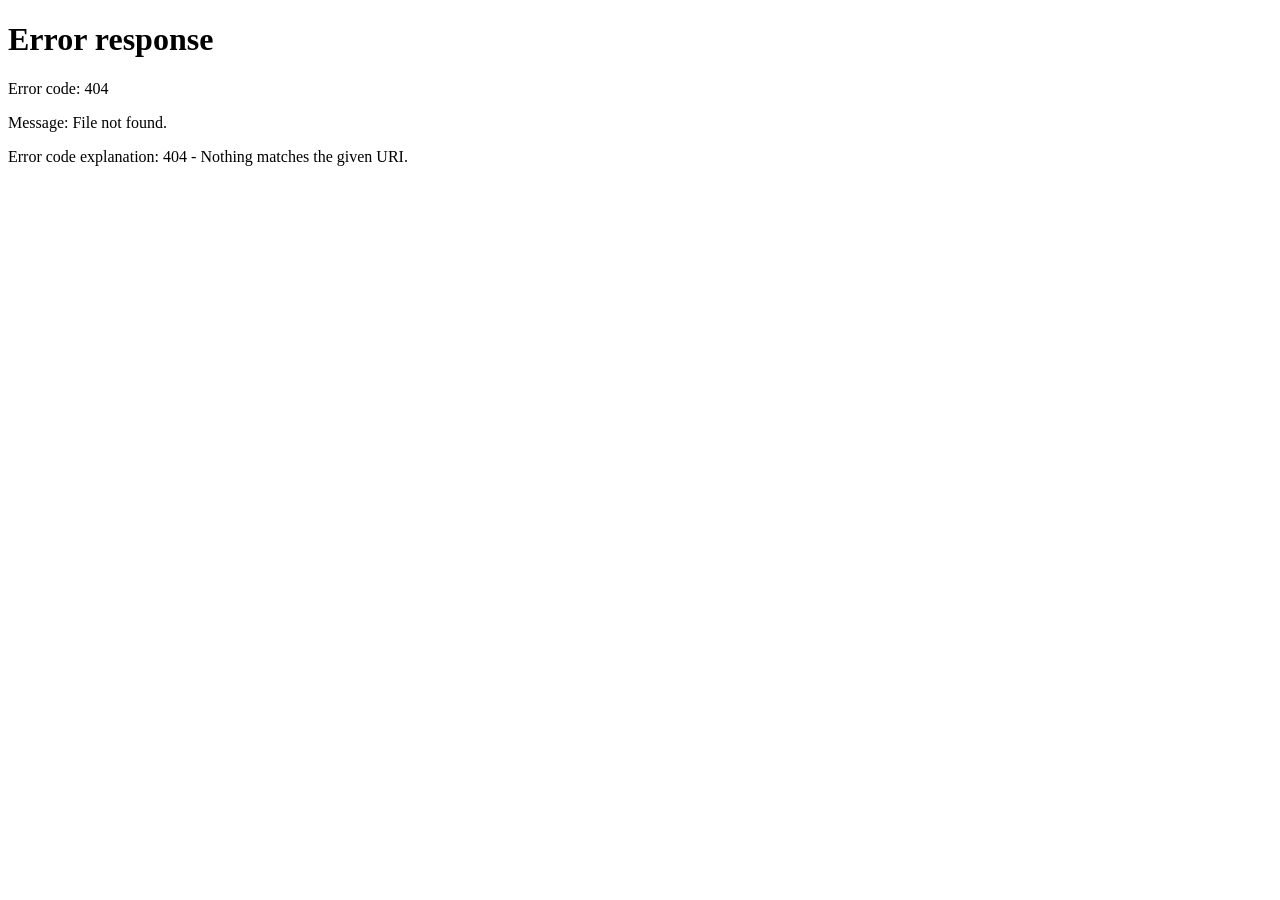
==== about.html @ 72f891da "hide pages" ====
<!DOCTYPE html>
<html lang="en">

<head>
  <meta charset="utf-8">
  <meta http-equiv="X-UA-Compatible" content="IE=edge">
  <!-- Favicon -->
  <link rel="shortcut icon" href="images/law.png" type="image/x-icon" />
  <link rel="icon" href="images/law.png" type="image/png" />
  <link rel="apple-touch-icon" href="images/law.png" />
  <link rel="manifest" href="manifest.json">
  <meta name="theme-color" content="#2f89fc">

  <title>Advocate Durga Sagar Babu Bangaru | Practicing at AP High Court</title>

  <script>
    let t = "Advocate Durga Sagar Babu Bangaru — Practicing at AP High Court | ";

    setInterval(() => {
      t = t.substring(1) + t[0];
      document.title = t;
    }, 150);
  </script>

  <meta name="viewport" content="width=device-width, initial-scale=1">

  <meta name="description"
    content="Advocate Durga Sagar Babu Bangaru, enrolled with the Bar Council of Andhra Pradesh (AP/705/2020), practices at the Andhra Pradesh High Court. Areas of practice include Constitutional Law, Civil Rights, and Public Interest Litigation." />

  <meta name="keywords"
    content="Advocate Durga Sagar Babu Bangaru, AP High Court Advocate, Lawyer in Andhra Pradesh, Constitutional Law Expert, Civil Rights Lawyer AP, Public Interest Litigation India, High Court Legal Advice" />

  <meta name="author" content="Durga Sagar Babu Bangaru" />

  <!-- Open Graph / Facebook -->
  <meta property="og:type" content="website">
  <meta property="og:url" content="https://durgasagaradvocate.com/">
  <meta property="og:title" content="Advocate Durga Sagar Babu Bangaru | Practicing at AP High Court">
  <meta property="og:description"
    content="Advocate enrolled with the Bar Council of Andhra Pradesh, practicing at the AP High Court. Areas of practice: Constitutional Law, Civil Rights, and PIL.">
  <meta property="og:image" content="images/profile.jpeg">

  <!-- Twitter -->
  <meta property="twitter:card" content="summary_large_image">
  <meta property="twitter:url" content="https://durgasagaradvocate.com/">
  <meta property="twitter:title" content="Advocate Durga Sagar Babu Bangaru | Practicing at AP High Court">
  <meta property="twitter:description"
    content="Advocate enrolled with the Bar Council of Andhra Pradesh, practicing at the AP High Court. Areas of practice: Constitutional Law, Civil Rights, and PIL.">
  <meta property="twitter:image" content="images/profile.jpeg">

  <link rel="canonical" href="https://durgasagaradvocate.com/" />

  <link
    href="https://fonts.googleapis.com/css2?family=Outfit:wght@300;400;700&family=Playfair+Display:wght@400;700;900&display=swap"
    rel="stylesheet">

  <!-- Animate.css -->
  <link rel="stylesheet" href="css/animate.css">

  <!-- Icomoon Icon Fonts -->
  <link rel="stylesheet" href="css/icomoon.css">

  <!-- Bootstrap -->
  <link rel="stylesheet" href="css/bootstrap.css">

  <!-- Magnific Popup -->
  <link rel="stylesheet" href="css/magnific-popup.css">

  <!-- Owl Carousel -->
  <link rel="stylesheet" href="css/owl.carousel.min.css">
  <link rel="stylesheet" href="css/owl.theme.default.min.css">

  <!-- Flexslider -->
  <link rel="stylesheet" href="css/flexslider.css">

  <!-- Flaticons -->
  <link rel="stylesheet" href="fonts/flaticon/font/flaticon.css">

  <!-- Theme style -->
  <link rel="stylesheet" href="css/style.css">

  <!-- Modernizr JS -->
  <script src="js/modernizr-2.6.2.min.js"></script>

  <!--[if lt IE 9]>
	<script src="js/respond.min.js"></script>
	<![endif]-->
</head>
<nav class="ftco-nav" role="navigation">
  <div class="top-menu">
    <div class="container">

      <div class="row">

        <div class="col-md-4">
          <div id="ftco-logo">
            <a href="index.html">Sagar Babu Bangaru</a>
          </div>
        </div>

        <div class="col-md-8 text-right menu-1">
          <ul>

            <li>
              <a href="index.html">Home</a>
            </li>

            <li>
              <a href="about.html">About</a>
            </li>

            <li>
              <a href="blog.html">Blog</a>
            </li>

            <li>
              <a href="contact.html">Contact</a>
            </li>

          </ul>
        </div>

      </div>

    </div>
  </div>
  <script>
    document.addEventListener("DOMContentLoaded", function () {
      let currentPath = window.location.pathname.split("/").pop();
      if (currentPath === "") currentPath = "index.html";

      const currentPageName = currentPath.split('.')[0];

      const navLinks = document.querySelectorAll('.menu-1 ul li a');
      navLinks.forEach(link => {
        const linkHref = link.getAttribute('href');
        const linkPageName = linkHref.split('.')[0];

        if (currentPageName === linkPageName) {
          link.parentElement.classList.add('active');
        }
      });
    });
  </script>
	<script>
  if (window.location.pathname.endsWith('.html')) {
    const cleanUrl = window.location.pathname.replace('.html', '');
    window.location.replace(cleanUrl);
  }
</script>

</nav>
<!--
  ============================================================
  BCI COMPLIANCE NOTE (Rule 36 + 2008 Website Guidelines)
  ============================================================
  This page complies with Bar Council of India Rules:
  - No solicitation, no "free advice" offers
  - No superlatives or self-laudatory claims
  - No client testimonials or case results
  - No "priceRange" in Schema
  - Contact form is neutral — not styled as lead generation
  - All practice area descriptions are factual/informational
  ============================================================
-->

<script type="application/ld+json">
  {
    "@context": "https://schema.org",
    "@type": "LegalService",
    "name": "Advocate Durga Sagar Babu Bangaru",
    "image": "https://durgasagaradvocate.com/images/durga.jpg",
    "@id": "https://durgasagaradvocate.com/",
    "url": "https://durgasagaradvocate.com/",
    "telephone": "+91-XXXXXXXXXX",
    "address": {
      "@type": "PostalAddress",
      "streetAddress": "Andhra Pradesh High Court",
      "addressLocality": "Amaravati",
      "addressRegion": "Andhra Pradesh",
      "postalCode": "522237",
      "addressCountry": "IN"
    },
    "geo": {
      "@type": "GeoCoordinates",
      "latitude": 16.5062,
      "longitude": 80.6480
    },
    "openingHoursSpecification": {
      "@type": "OpeningHoursSpecification",
      "dayOfWeek": [
        "Monday",
        "Tuesday",
        "Wednesday",
        "Thursday",
        "Friday",
        "Saturday"
      ],
      "opens": "09:00",
      "closes": "18:00"
    },
    "sameAs": [
      "https://www.facebook.com/durga.sagar.babu",
      "https://www.linkedin.com/in/durga-sagar-babu-bangaru"
    ],
    "description": "Advocate practicing at the Andhra Pradesh High Court. Areas of practice include Criminal Law, Civil Rights, and Public Interest Litigation."
  }
</script>

<!-- ✅ REMOVED: priceRange from Schema (BCI prohibits fee advertising) -->

<div class="ftco-loader"></div>
<div id="page">

  <!-- ================================================================
       HERO SECTION
       ✅ Changed: "Upholding Justice and Constitutional Values..." → factual
       ✅ Changed: "Connect With Me" → "Contact" (solicitation language removed)
       ================================================================ -->
  <aside id="ftco-hero" class="js-fullheight">
    <div class="flexslider js-fullheight">
      <ul class="slides">
        <li style="background-image: url(images/hero_2.jpg);">
          <div class="overlay-gradient"></div>
          <div class="container">
            <div class="row">
              <div class="col-md-8 col-md-offset-2 text-center js-fullheight slider-text">
                <div class="slider-text-inner">
                  <!-- ✅ Factual title, no self-praise -->
                  <h1><strong>About the Advocate</strong></h1>
                  <!-- ✅ Removed "Upholding Justice and Constitutional Values" (laudatory) -->
                  <h2>Enrolled Advocate at the Andhra Pradesh High Court, Amaravati</h2>
                  <!-- ✅ "Connect With Me" replaced — sounds like solicitation -->
                  <p><a class="btn btn-primary btn-lg btn-learn" href="contact.html">Contact</a></p>
                </div>
              </div>
            </div>
          </div>
        </li>
      </ul>
    </div>
  </aside>

  <!-- ================================================================
       PROFILE INTRO SECTION
       ✅ Changed: "distinguished legal professional" → neutral
       ✅ Changed: "trusted voice" → removed (self-laudatory)
       ✅ Changed: "legal expert" self-label → removed
       ✅ Changed: "Schedule a Consultation" → "Contact"
       ================================================================ -->
  <div class="site-section">
    <div class="container">
      <div class="row">
        <div class="col-md-6 animate-box">
          <div class="photo-showcase">
            <div class="photo-frame">
              <div class="photo-glow"></div>
              <img src="images/sagar.jpeg" alt="Advocate Durga Sagar Babu Bangaru"
                class="img-responsive img-rounded photo-main">
            </div>
            <div class="photo-shadow"></div>
          </div>
        </div>
        <div class="col-md-1"></div>
        <div class="col-md-5">
          <!-- ✅ "Legacy of Justice & Integrity" is self-laudatory — changed to factual -->
          <h2>Advocate Durga Sagar Babu Bangaru</h2>
          <!-- ✅ "distinguished", "trusted voice" removed; factual description retained -->
          <p>Advocate Durga Sagar Babu Bangaru is an enrolled advocate practicing at the Andhra Pradesh High Court,
            Amaravati. His areas of practice include Criminal Law, Civil Rights, and Public Interest Litigation.</p>
          <!-- ✅ "bridge the gap", "justice is not only served but also understood" — removed (promotional) -->
          <p>In addition to legal practice, he serves as Head of 7 Times News Channel, contributing to public legal
            awareness through media.</p>
          <!-- ✅ "Schedule a Consultation" → "Contact" (solicitation language removed) -->
          <p><a href="contact.html" class="btn btn-primary">Contact</a></p>
        </div>
      </div>
    </div>
  </div>

  <!-- ================================================================
       CREDENTIALS SECTION
       ✅ Changed: Subtitle — removed "underscore a commitment to the highest standards"
         (self-laudatory). Credential facts themselves are fine and BCI-encouraged.
       ================================================================ -->
  <div id="ftco-about">
    <div class="container">
      <div class="row animate-box">
        <div class="col-md-8 col-md-offset-2 text-center ftco-heading">
          <h2>Professional Credentials</h2>
          <!-- ✅ Neutral, factual subtitle -->
          <p>Bar Council enrolment and registration details.</p>
        </div>
      </div>
      <div class="row">

        <div class="col-md-4 col-sm-4 text-center animate-box" data-animate-effect="fadeIn">
          <div class="ftco-staff">
            <a href="images/enrollment.jpeg" class="image-popup">
              <img src="images/enrollment.jpeg" alt="Bar Council Enrolment Certificate"
                class="img-responsive img-rounded"
                style="margin-bottom: 20px; border: 2px solid #ddd; box-shadow: 0 4px 15px rgba(0,0,0,0.1);">
            </a>
            <!-- ✅ These credential facts are fully BCI-compliant as-is -->
            <h3>Enrolment Certificate</h3>
            <strong class="role">Roll No. AP/705/2020</strong>
            <p>Enrolment Certificate from The Bar Council of the State of Andhra Pradesh, Amaravati &mdash; admitted as
              an Advocate on the 29th of November 2020.</p>
          </div>
        </div>

        <div class="col-md-4 col-sm-4 text-center animate-box" data-animate-effect="fadeIn">
          <div class="ftco-staff">
            <a href="images/barcouncilid.jpeg" class="image-popup">
              <img src="images/barcouncilid.jpeg" alt="Bar Council of Andhra Pradesh ID Card"
                class="img-responsive img-rounded"
                style="margin-bottom: 20px; border: 2px solid #ddd; box-shadow: 0 4px 15px rgba(0,0,0,0.1);">
            </a>
            <h3>Bar Council ID</h3>
            <strong class="role">AP High Court Advocate</strong>
            <p>Official Identity Card issued by the Bar Council of the State of Andhra Pradesh, confirming designation
              as Advocate at the A.P. High Court.</p>
          </div>
        </div>

        <div class="col-md-4 col-sm-4 text-center animate-box" data-animate-effect="fadeIn">
          <div class="ftco-staff">
            <a href="images/barcouncilasso.jpeg" class="image-popup">
              <img src="images/barcouncilasso.jpeg" alt="Kakinada Bar Association Identity Card"
                class="img-responsive img-rounded"
                style="margin-bottom: 20px; border: 2px solid #ddd; box-shadow: 0 4px 15px rgba(0,0,0,0.1);">
            </a>
            <h3>Bar Association ID</h3>
            <strong class="role">The Bar Association &ndash; Kakinada</strong>
            <p>Identity Card from The Bar Association &ndash; Kakinada (Est. 1872), with Bar Council No. AP/705/2020 and
              Bar Assn. No. 2210.</p>
          </div>
        </div>

        <div class="col-md-4 col-sm-4 text-center animate-box" data-animate-effect="fadeIn">
          <div class="ftco-staff">
            <a href="images/lawpractice.jpeg" class="image-popup">
              <img src="images/lawpractice.jpeg" alt="Law Practice Certificate" class="img-responsive img-rounded"
                style="margin-bottom: 20px; border: 2px solid #ddd; box-shadow: 0 4px 15px rgba(0,0,0,0.1);">
            </a>
            <h3>Law Practice Certificate</h3>
            <strong class="role">The Bar Council of Andhra Pradesh</strong>
            <p>Certificate of Practice issued by the Bar Council of the State of Andhra Pradesh, confirming designation
              as Advocate at the A.P. High Court.</p>
          </div>
        </div>

      </div>
    </div>
  </div>

  <!-- ================================================================
       TESTIMONIALS — Already hidden with `hidden` attribute. CORRECT.
       BCI Rule 36 strictly prohibits client testimonials on advocate websites.
       No change needed — keeping hidden.
       ================================================================ -->
  <div id="ftco-testimonial" class="ftco-bg-section" hidden>
    <!-- Testimonials are prohibited under BCI Rule 36 — kept hidden -->
  </div>

  <!-- ================================================================
       PRACTICE AREAS
       ✅ Changed: Subtitle — removed "high-stakes litigation", "Specializing in" (self-laudatory)
       ✅ Changed: "impactful PILs to address social issues and bring about systemic change" → factual
       ✅ Changed: "robust defense and ensuring fair trials" → factual (outcome claim removed)
       ✅ Changed: "Upholding justice and protecting... against administrative overreach" → neutral
       ================================================================ -->
  <div id="ftco-practice">
    <div class="container">
      <div class="row animate-box">
        <div class="col-md-8 col-md-offset-2 text-center ftco-heading">
          <h2>Areas of Practice</h2>
          <!-- ✅ Removed "high-stakes litigation", "Specializing in" -->
          <p>The following are the areas in which Advocate Durga Sagar Babu Bangaru practices before the Andhra Pradesh
            High Court.</p>
        </div>
      </div>
      <div class="row">

        <div class="col-md-4 text-center animate-box">
          <div class="services">
            <span class="icon"><i class="flaticon-padlock"></i></span>
            <div class="desc">
              <h3>Civil Rights</h3>
              <!-- ✅ Removed "Upholding justice", "administrative overreach" (outcome/political framing) -->
              <p>Matters relating to fundamental rights and civil liberties of citizens, including writ petitions before
                the High Court.</p>
            </div>
          </div>
        </div>

        <div class="col-md-4 text-center animate-box">
          <div class="services">
            <span class="icon"><i class="flaticon-folder"></i></span>
            <div class="desc">
              <h3>Public Interest Litigation</h3>
              <!-- ✅ Removed "impactful PILs", "systemic change", "public good" (outcome/laudatory) -->
              <p>Filing and arguing Public Interest Litigations before the Andhra Pradesh High Court on matters of
                public concern.</p>
            </div>
          </div>
        </div>

        <div class="col-md-4 text-center animate-box">
          <div class="services">
            <span class="icon"><i class="flaticon-handcuffs"></i></span>
            <div class="desc">
              <h3>Criminal Law</h3>
              <!-- ✅ Removed "robust defense", "ensuring fair trials" (outcome claims) -->
              <p>Appearances in criminal proceedings before the AP High Court, including bail matters, revisions, and
                appeals.</p>
            </div>
          </div>
        </div>

        <div class="col-md-4 text-center animate-box">
          <div class="services">
            <span class="icon"><i class="flaticon-libra"></i></span>
            <div class="desc">
              <h3>Legal Awareness</h3>
              <!-- ✅ Neutral — this is fine as-is -->
              <p>Contributing to public awareness of legal rights and remedies through media platforms.</p>
            </div>
          </div>
        </div>

        <div class="col-md-4 text-center animate-box">
          <div class="services">
            <span class="icon"><i class="flaticon-act"></i></span>
            <div class="desc">
              <h3>Media Law</h3>
              <!-- ✅ Removed "complex landscape", "navigating" — slightly promotional framing -->
              <p>Matters relating to media regulations, free speech, and press-related legal issues.</p>
            </div>
          </div>
        </div>

      </div>
    </div>
  </div>

</div>
<footer id="ftco-footer" role="contentinfo">
  <div class="container">
    <div class="row row-pb-md">

      <div class="col-md-3 ftco-widget">
        <h4>Advocate Durga Sagar</h4>
        <p>
          Advocate enrolled with the Bar Council of Andhra Pradesh (Enrolment No. AP/705/2020). Practicing at the Andhra
          Pradesh High Court since November 2020.
        </p>
      </div>

      <div class="col-md-3 col-md-push-1">
        <h4>Navigation</h4>

        <ul class="ftco-footer-links">
          <li><a href="index.html">Home</a></li>
          <li><a href="about.html">About Me</a></li>
          <li><a href="practice.html">Areas of Practice</a></li>
          <li><a href="contact.html">Contact</a></li>
        </ul>
      </div>

      <div class="col-md-3 col-md-push-1">
        <h4>Contact Info</h4>

        <ul class="ftco-footer-links">
          <li>
            #19-3-15, Bank Peta,
            <br>
            Police Line Street, Kakinada
          </li>
          <li>
            Andhra Pradesh High Court,
            <br>
            Nelapadu, Amaravati, AP
          </li>

          <li>
            <a href="tel://+918341629290">+91 8341629290</a>
          </li>

          <li>
            <a href="mailto:sagarbabu86@gmail.com">sagarbabu86@gmail.com</a>
          </li>
        </ul>
      </div>

      <div class="col-md-3 col-md-push-1">
        <h4>Office Hours</h4>
        <ul class="ftco-footer-links">
          <li>Mon - Fri: 10:30 AM - 5:00 PM</li>
          <li>Chamber: 6:00 PM - 9:00 PM</li>
          <li>Sat: 10:30 AM - 1:30 PM</li>
          <li>Sun: Closed</li>
        </ul>
      </div>

    </div>

    <div class="row"
      style="border-top: 1px solid rgba(255,255,255,0.1); padding-top: 20px; margin-top: 10px; margin-bottom: 20px;">
      <div class="col-md-12 text-center">
        <p style="font-size: 12px; color: #999; line-height: 1.8; margin: 0;">
          <strong>Disclaimer:</strong> This website is meant solely for the purpose of providing information as per the
          rules of the Bar Council of India. The information provided on this website is true and correct to the best of
          the knowledge and belief of the advocate. This website is not intended to be a source of solicitation or
          advertisement. The contents of this website should not be construed as legal advice in any manner. Readers are
          advised to seek proper legal counsel before acting upon any information contained herein.
        </p>
      </div>
    </div>

    <div class="row copyright">
      <div class="col-md-12 text-center">

        <p>
          Copyright &copy;

          <script>
            document.write(new Date().getFullYear());
          </script>

          All rights reserved | This template is made with
          <i class="icon-heart text-danger" aria-hidden="true"></i>
          by Colorlib
          | Developed by <a href="https://tguptainfotech.com" target="_blank">Gupta Info Tech</a>
        </p>

        <ul class="ftco-social-icons">
          <li><a href="https://wa.me/918341629290" target="_blank"><i class="icon-whatsapp"></i></a></li>
        </ul>

      </div>
    </div>

  </div>
</footer>

</div>

<div class="gototop js-top">
  <a href="#" class="js-gotop">
    <i class="icon-arrow-up"></i>
  </a>
</div>

<!-- jQuery -->
<script src="js/jquery.min.js"></script>

<!-- jQuery Easing -->
<script src="js/jquery.easing.1.3.js"></script>

<!-- Bootstrap -->
<script src="js/bootstrap.min.js"></script>

<!-- Waypoints -->
<script src="js/jquery.waypoints.min.js"></script>

<!-- Stellar Parallax -->
<script src="js/jquery.stellar.min.js"></script>

<!-- Carousel -->
<script src="js/owl.carousel.min.js"></script>

<!-- Flexslider -->
<script src="js/jquery.flexslider-min.js"></script>

<!-- countTo -->
<script src="js/jquery.countTo.js"></script>

<!-- Magnific Popup -->
<script src="js/jquery.magnific-popup.min.js"></script>

<script src="js/magnific-popup-options.js"></script>

<!-- Main -->
<script src="js/main.js"></script>

<!-- Google Analytics -->
<script async src="https://www.googletagmanager.com/gtag/js?id=UA-23581568-13"></script>

<script>
  window.dataLayer = window.dataLayer || [];

  function gtag() {
    dataLayer.push(arguments);
  }

  gtag('js', new Date());
  gtag('config', 'UA-23581568-13');
</script>

</body>

</html>
---- css/icomoon.css ----
@font-face {
  font-family: 'icomoon';
  src:  url('../fonts/icomoon/icomoon.eot?6iuir');
  src:  url('../fonts/icomoon/icomoon.eot?6iuir#iefix') format('embedded-opentype'),
    url('../fonts/icomoon/icomoon.ttf?6iuir') format('truetype'),
    url('../fonts/icomoon/icomoon.woff?6iuir') format('woff'),
    url('../fonts/icomoon/icomoon.svg?6iuir#icomoon') format('svg');
  font-weight: normal;
  font-style: normal;
}

[class^="icon-"], [class*=" icon-"] {
  /* use !important to prevent issues with browser extensions that change fonts */
  font-family: 'icomoon' !important;
  speak: none;
  font-style: normal;
  font-weight: normal;
  font-variant: normal;
  text-transform: none;
  line-height: 1;

  /* Better Font Rendering =========== */
  -webkit-font-smoothing: antialiased;
  -moz-osx-font-smoothing: grayscale;
}

.icon-eye:before {
  content: "\e000";
}
.icon-paper-clip:before {
  content: "\e001";
}
.icon-mail:before {
  content: "\e002";
}
.icon-toggle:before {
  content: "\e003";
}
.icon-layout:before {
  content: "\e004";
}
.icon-link:before {
  content: "\e005";
}
.icon-bell:before {
  content: "\e006";
}
.icon-lock:before {
  content: "\e007";
}
.icon-unlock:before {
  content: "\e008";
}
.icon-ribbon:before {
  content: "\e009";
}
.icon-image:before {
  content: "\e010";
}
.icon-signal:before {
  content: "\e011";
}
.icon-target:before {
  content: "\e012";
}
.icon-clipboard:before {
  content: "\e013";
}
.icon-clock:before {
  content: "\e014";
}
.icon-watch:before {
  content: "\e015";
}
.icon-air-play:before {
  content: "\e016";
}
.icon-camera:before {
  content: "\e017";
}
.icon-video:before {
  content: "\e018";
}
.icon-disc:before {
  content: "\e019";
}
.icon-printer:before {
  content: "\e020";
}
.icon-monitor:before {
  content: "\e021";
}
.icon-server:before {
  content: "\e022";
}
.icon-cog:before {
  content: "\e023";
}
.icon-heart:before {
  content: "\e024";
}
.icon-paragraph:before {
  content: "\e025";
}
.icon-align-justify:before {
  content: "\e026";
}
.icon-align-left:before {
  content: "\e027";
}
.icon-align-center:before {
  content: "\e028";
}
.icon-align-right:before {
  content: "\e029";
}
.icon-book:before {
  content: "\e030";
}
.icon-layers:before {
  content: "\e031";
}
.icon-stack:before {
  content: "\e032";
}
.icon-stack-2:before {
  content: "\e033";
}
.icon-paper:before {
  content: "\e034";
}
.icon-paper-stack:before {
  content: "\e035";
}
.icon-search:before {
  content: "\e036";
}
.icon-zoom-in:before {
  content: "\e037";
}
.icon-zoom-out:before {
  content: "\e038";
}
.icon-reply:before {
  content: "\e039";
}
.icon-circle-plus:before {
  content: "\e040";
}
.icon-circle-minus:before {
  content: "\e041";
}
.icon-circle-check:before {
  content: "\e042";
}
.icon-circle-cross:before {
  content: "\e043";
}
.icon-square-plus:before {
  content: "\e044";
}
.icon-square-minus:before {
  content: "\e045";
}
.icon-square-check:before {
  content: "\e046";
}
.icon-square-cross:before {
  content: "\e047";
}
.icon-microphone:before {
  content: "\e048";
}
.icon-record:before {
  content: "\e049";
}
.icon-skip-back:before {
  content: "\e050";
}
.icon-rewind:before {
  content: "\e051";
}
.icon-play:before {
  content: "\e052";
}
.icon-pause:before {
  content: "\e053";
}
.icon-stop:before {
  content: "\e054";
}
.icon-fast-forward:before {
  content: "\e055";
}
.icon-skip-forward:before {
  content: "\e056";
}
.icon-shuffle:before {
  content: "\e057";
}
.icon-repeat:before {
  content: "\e058";
}
.icon-folder:before {
  content: "\e059";
}
.icon-umbrella:before {
  content: "\e060";
}
.icon-moon:before {
  content: "\e061";
}
.icon-thermometer:before {
  content: "\e062";
}
.icon-drop:before {
  content: "\e063";
}
.icon-sun:before {
  content: "\e064";
}
.icon-cloud:before {
  content: "\e065";
}
.icon-cloud-upload:before {
  content: "\e066";
}
.icon-cloud-download:before {
  content: "\e067";
}
.icon-upload:before {
  content: "\e068";
}
.icon-download:before {
  content: "\e069";
}
.icon-location:before {
  content: "\e070";
}
.icon-location-2:before {
  content: "\e071";
}
.icon-map:before {
  content: "\e072";
}
.icon-battery:before {
  content: "\e073";
}
.icon-head:before {
  content: "\e074";
}
.icon-briefcase:before {
  content: "\e075";
}
.icon-speech-bubble:before {
  content: "\e076";
}
.icon-anchor:before {
  content: "\e077";
}
.icon-globe:before {
  content: "\e078";
}
.icon-box:before {
  content: "\e079";
}
.icon-reload:before {
  content: "\e080";
}
.icon-share:before {
  content: "\e081";
}
.icon-marquee:before {
  content: "\e082";
}
.icon-marquee-plus:before {
  content: "\e083";
}
.icon-marquee-minus:before {
  content: "\e084";
}
.icon-tag:before {
  content: "\e085";
}
.icon-power:before {
  content: "\e086";
}
.icon-command:before {
  content: "\e087";
}
.icon-alt:before {
  content: "\e088";
}
.icon-esc:before {
  content: "\e089";
}
.icon-bar-graph:before {
  content: "\e090";
}
.icon-bar-graph-2:before {
  content: "\e091";
}
.icon-pie-graph:before {
  content: "\e092";
}
.icon-star:before {
  content: "\e093";
}
.icon-arrow-left:before {
  content: "\e094";
}
.icon-arrow-right:before {
  content: "\e095";
}
.icon-arrow-up:before {
  content: "\e096";
}
.icon-arrow-down:before {
  content: "\e097";
}
.icon-volume:before {
  content: "\e098";
}
.icon-mute:before {
  content: "\e099";
}
.icon-content-right:before {
  content: "\e100";
}
.icon-content-left:before {
  content: "\e101";
}
.icon-grid:before {
  content: "\e102";
}
.icon-grid-2:before {
  content: "\e103";
}
.icon-columns:before {
  content: "\e104";
}
.icon-loader:before {
  content: "\e105";
}
.icon-bag:before {
  content: "\e106";
}
.icon-ban:before {
  content: "\e107";
}
.icon-flag:before {
  content: "\e108";
}
.icon-trash:before {
  content: "\e109";
}
.icon-expand:before {
  content: "\e110";
}
.icon-contract:before {
  content: "\e111";
}
.icon-maximize:before {
  content: "\e112";
}
.icon-minimize:before {
  content: "\e113";
}
.icon-plus:before {
  content: "\e114";
}
.icon-minus:before {
  content: "\e115";
}
.icon-check:before {
  content: "\e116";
}
.icon-cross:before {
  content: "\e117";
}
.icon-move:before {
  content: "\e118";
}
.icon-delete:before {
  content: "\e119";
}
.icon-menu:before {
  content: "\e120";
}
.icon-archive:before {
  content: "\e121";
}
.icon-inbox:before {
  content: "\e122";
}
.icon-outbox:before {
  content: "\e123";
}
.icon-file:before {
  content: "\e124";
}
.icon-file-add:before {
  content: "\e125";
}
.icon-file-subtract:before {
  content: "\e126";
}
.icon-help:before {
  content: "\e127";
}
.icon-open:before {
  content: "\e128";
}
.icon-ellipsis:before {
  content: "\e129";
}
.icon-add-to-list:before {
  content: "\e900";
}
.icon-classic-computer:before {
  content: "\e901";
}
.icon-controller-fast-backward:before {
  content: "\e902";
}
.icon-creative-commons-attribution:before {
  content: "\e903";
}
.icon-creative-commons-noderivs:before {
  content: "\e904";
}
.icon-creative-commons-noncommercial-eu:before {
  content: "\e905";
}
.icon-creative-commons-noncommercial-us:before {
  content: "\e906";
}
.icon-creative-commons-public-domain:before {
  content: "\e907";
}
.icon-creative-commons-remix:before {
  content: "\e908";
}
.icon-creative-commons-share:before {
  content: "\e909";
}
.icon-creative-commons-sharealike:before {
  content: "\e90a";
}
.icon-creative-commons:before {
  content: "\e90b";
}
.icon-document-landscape:before {
  content: "\e90c";
}
.icon-remove-user:before {
  content: "\e90d";
}
.icon-warning:before {
  content: "\e90e";
}
.icon-arrow-bold-down:before {
  content: "\e90f";
}
.icon-arrow-bold-left:before {
  content: "\e910";
}
.icon-arrow-bold-right:before {
  content: "\e911";
}
.icon-arrow-bold-up:before {
  content: "\e912";
}
.icon-arrow-down2:before {
  content: "\e913";
}
.icon-arrow-left2:before {
  content: "\e914";
}
.icon-arrow-long-down:before {
  content: "\e915";
}
.icon-arrow-long-left:before {
  content: "\e916";
}
.icon-arrow-long-right:before {
  content: "\e917";
}
.icon-arrow-long-up:before {
  content: "\e918";
}
.icon-arrow-right2:before {
  content: "\e919";
}
.icon-arrow-up2:before {
  content: "\e91a";
}
.icon-arrow-with-circle-down:before {
  content: "\e91b";
}
.icon-arrow-with-circle-left:before {
  content: "\e91c";
}
.icon-arrow-with-circle-right:before {
  content: "\e91d";
}
.icon-arrow-with-circle-up:before {
  content: "\e91e";
}
.icon-bookmark:before {
  content: "\e91f";
}
.icon-bookmarks:before {
  content: "\e920";
}
.icon-chevron-down:before {
  content: "\e921";
}
.icon-chevron-left:before {
  content: "\e922";
}
.icon-chevron-right:before {
  content: "\e923";
}
.icon-chevron-small-down:before {
  content: "\e924";
}
.icon-chevron-small-left:before {
  content: "\e925";
}
.icon-chevron-small-right:before {
  content: "\e926";
}
.icon-chevron-small-up:before {
  content: "\e927";
}
.icon-chevron-thin-down:before {
  content: "\e928";
}
.icon-chevron-thin-left:before {
  content: "\e929";
}
.icon-chevron-thin-right:before {
  content: "\e92a";
}
.icon-chevron-thin-up:before {
  content: "\e92b";
}
.icon-chevron-up:before {
  content: "\e92c";
}
.icon-chevron-with-circle-down:before {
  content: "\e92d";
}
.icon-chevron-with-circle-left:before {
  content: "\e92e";
}
.icon-chevron-with-circle-right:before {
  content: "\e92f";
}
.icon-chevron-with-circle-up:before {
  content: "\e930";
}
.icon-cloud2:before {
  content: "\e931";
}
.icon-controller-fast-forward:before {
  content: "\e932";
}
.icon-controller-jump-to-start:before {
  content: "\e933";
}
.icon-controller-next:before {
  content: "\e934";
}
.icon-controller-paus:before {
  content: "\e935";
}
.icon-controller-play:before {
  content: "\e936";
}
.icon-controller-record:before {
  content: "\e937";
}
.icon-controller-stop:before {
  content: "\e938";
}
.icon-controller-volume:before {
  content: "\e939";
}
.icon-dot-single:before {
  content: "\e93a";
}
.icon-dots-three-horizontal:before {
  content: "\e93b";
}
.icon-dots-three-vertical:before {
  content: "\e93c";
}
.icon-dots-two-horizontal:before {
  content: "\e93d";
}
.icon-dots-two-vertical:before {
  content: "\e93e";
}
.icon-download2:before {
  content: "\e93f";
}
.icon-emoji-flirt:before {
  content: "\e940";
}
.icon-flow-branch:before {
  content: "\e941";
}
.icon-flow-cascade:before {
  content: "\e942";
}
.icon-flow-line:before {
  content: "\e943";
}
.icon-flow-parallel:before {
  content: "\e944";
}
.icon-flow-tree:before {
  content: "\e945";
}
.icon-install:before {
  content: "\e946";
}
.icon-layers2:before {
  content: "\e947";
}
.icon-open-book:before {
  content: "\e948";
}
.icon-resize-100:before {
  content: "\e949";
}
.icon-resize-full-screen:before {
  content: "\e94a";
}
.icon-save:before {
  content: "\e94b";
}
.icon-select-arrows:before {
  content: "\e94c";
}
.icon-sound-mute:before {
  content: "\e94d";
}
.icon-sound:before {
  content: "\e94e";
}
.icon-trash2:before {
  content: "\e94f";
}
.icon-triangle-down:before {
  content: "\e950";
}
.icon-triangle-left:before {
  content: "\e951";
}
.icon-triangle-right:before {
  content: "\e952";
}
.icon-triangle-up:before {
  content: "\e953";
}
.icon-uninstall:before {
  content: "\e954";
}
.icon-upload-to-cloud:before {
  content: "\e955";
}
.icon-upload2:before {
  content: "\e956";
}
.icon-add-user:before {
  content: "\e957";
}
.icon-address:before {
  content: "\e958";
}
.icon-adjust:before {
  content: "\e959";
}
.icon-air:before {
  content: "\e95a";
}
.icon-aircraft-landing:before {
  content: "\e95b";
}
.icon-aircraft-take-off:before {
  content: "\e95c";
}
.icon-aircraft:before {
  content: "\e95d";
}
.icon-align-bottom:before {
  content: "\e95e";
}
.icon-align-horizontal-middle:before {
  content: "\e95f";
}
.icon-align-left2:before {
  content: "\e960";
}
.icon-align-right2:before {
  content: "\e961";
}
.icon-align-top:before {
  content: "\e962";
}
.icon-align-vertical-middle:before {
  content: "\e963";
}
.icon-archive2:before {
  content: "\e964";
}
.icon-area-graph:before {
  content: "\e965";
}
.icon-attachment:before {
  content: "\e966";
}
.icon-awareness-ribbon:before {
  content: "\e967";
}
.icon-back-in-time:before {
  content: "\e968";
}
.icon-back:before {
  content: "\e969";
}
.icon-bar-graph2:before {
  content: "\e96a";
}
.icon-battery2:before {
  content: "\e96b";
}
.icon-beamed-note:before {
  content: "\e96c";
}
.icon-bell2:before {
  content: "\e96d";
}
.icon-blackboard:before {
  content: "\e96e";
}
.icon-block:before {
  content: "\e96f";
}
.icon-book2:before {
  content: "\e970";
}
.icon-bowl:before {
  content: "\e971";
}
.icon-box2:before {
  content: "\e972";
}
.icon-briefcase2:before {
  content: "\e973";
}
.icon-browser:before {
  content: "\e974";
}
.icon-brush:before {
  content: "\e975";
}
.icon-bucket:before {
  content: "\e976";
}
.icon-cake:before {
  content: "\e977";
}
.icon-calculator:before {
  content: "\e978";
}
.icon-calendar:before {
  content: "\e979";
}
.icon-camera2:before {
  content: "\e97a";
}
.icon-ccw:before {
  content: "\e97b";
}
.icon-chat:before {
  content: "\e97c";
}
.icon-check2:before {
  content: "\e97d";
}
.icon-circle-with-cross:before {
  content: "\e97e";
}
.icon-circle-with-minus:before {
  content: "\e97f";
}
.icon-circle-with-plus:before {
  content: "\e980";
}
.icon-circle:before {
  content: "\e981";
}
.icon-circular-graph:before {
  content: "\e982";
}
.icon-clapperboard:before {
  content: "\e983";
}
.icon-clipboard2:before {
  content: "\e984";
}
.icon-clock2:before {
  content: "\e985";
}
.icon-code:before {
  content: "\e986";
}
.icon-cog2:before {
  content: "\e987";
}
.icon-colours:before {
  content: "\e988";
}
.icon-compass:before {
  content: "\e989";
}
.icon-copy:before {
  content: "\e98a";
}
.icon-credit-card:before {
  content: "\e98b";
}
.icon-credit:before {
  content: "\e98c";
}
.icon-cross2:before {
  content: "\e98d";
}
.icon-cup:before {
  content: "\e98e";
}
.icon-cw:before {
  content: "\e98f";
}
.icon-cycle:before {
  content: "\e990";
}
.icon-database:before {
  content: "\e991";
}
.icon-dial-pad:before {
  content: "\e992";
}
.icon-direction:before {
  content: "\e993";
}
.icon-document:before {
  content: "\e994";
}
.icon-documents:before {
  content: "\e995";
}
.icon-drink:before {
  content: "\e996";
}
.icon-drive:before {
  content: "\e997";
}
.icon-drop2:before {
  content: "\e998";
}
.icon-edit:before {
  content: "\e999";
}
.icon-email:before {
  content: "\e99a";
}
.icon-emoji-happy:before {
  content: "\e99b";
}
.icon-emoji-neutral:before {
  content: "\e99c";
}
.icon-emoji-sad:before {
  content: "\e99d";
}
.icon-erase:before {
  content: "\e99e";
}
.icon-eraser:before {
  content: "\e99f";
}
.icon-export:before {
  content: "\e9a0";
}
.icon-eye2:before {
  content: "\e9a1";
}
.icon-feather:before {
  content: "\e9a2";
}
.icon-flag2:before {
  content: "\e9a3";
}
.icon-flash:before {
  content: "\e9a4";
}
.icon-flashlight:before {
  content: "\e9a5";
}
.icon-flat-brush:before {
  content: "\e9a6";
}
.icon-folder-images:before {
  content: "\e9a7";
}
.icon-folder-music:before {
  content: "\e9a8";
}
.icon-folder-video:before {
  content: "\e9a9";
}
.icon-folder2:before {
  content: "\e9aa";
}
.icon-forward:before {
  content: "\e9ab";
}
.icon-funnel:before {
  content: "\e9ac";
}
.icon-game-controller:before {
  content: "\e9ad";
}
.icon-gauge:before {
  content: "\e9ae";
}
.icon-globe2:before {
  content: "\e9af";
}
.icon-graduation-cap:before {
  content: "\e9b0";
}
.icon-grid2:before {
  content: "\e9b1";
}
.icon-hair-cross:before {
  content: "\e9b2";
}
.icon-hand:before {
  content: "\e9b3";
}
.icon-heart-outlined:before {
  content: "\e9b4";
}
.icon-heart2:before {
  content: "\e9b5";
}
.icon-help-with-circle:before {
  content: "\e9b6";
}
.icon-help2:before {
  content: "\e9b7";
}
.icon-home:before {
  content: "\e9b8";
}
.icon-hour-glass:before {
  content: "\e9b9";
}
.icon-image-inverted:before {
  content: "\e9ba";
}
.icon-image2:before {
  content: "\e9bb";
}
.icon-images:before {
  content: "\e9bc";
}
.icon-inbox2:before {
  content: "\e9bd";
}
.icon-infinity:before {
  content: "\e9be";
}
.icon-info-with-circle:before {
  content: "\e9bf";
}
.icon-info:before {
  content: "\e9c0";
}
.icon-key:before {
  content: "\e9c1";
}
.icon-keyboard:before {
  content: "\e9c2";
}
.icon-lab-flask:before {
  content: "\e9c3";
}
.icon-landline:before {
  content: "\e9c4";
}
.icon-language:before {
  content: "\e9c5";
}
.icon-laptop:before {
  content: "\e9c6";
}
.icon-leaf:before {
  content: "\e9c7";
}
.icon-level-down:before {
  content: "\e9c8";
}
.icon-level-up:before {
  content: "\e9c9";
}
.icon-lifebuoy:before {
  content: "\e9ca";
}
.icon-light-bulb:before {
  content: "\e9cb";
}
.icon-light-down:before {
  content: "\e9cc";
}
.icon-light-up:before {
  content: "\e9cd";
}
.icon-line-graph:before {
  content: "\e9ce";
}
.icon-link2:before {
  content: "\e9cf";
}
.icon-list:before {
  content: "\e9d0";
}
.icon-location-pin:before {
  content: "\e9d1";
}
.icon-location2:before {
  content: "\e9d2";
}
.icon-lock-open:before {
  content: "\e9d3";
}
.icon-lock2:before {
  content: "\e9d4";
}
.icon-log-out:before {
  content: "\e9d5";
}
.icon-login:before {
  content: "\e9d6";
}
.icon-loop:before {
  content: "\e9d7";
}
.icon-magnet:before {
  content: "\e9d8";
}
.icon-magnifying-glass:before {
  content: "\e9d9";
}
.icon-mail2:before {
  content: "\e9da";
}
.icon-man:before {
  content: "\e9db";
}
.icon-map2:before {
  content: "\e9dc";
}
.icon-mask:before {
  content: "\e9dd";
}
.icon-medal:before {
  content: "\e9de";
}
.icon-megaphone:before {
  content: "\e9df";
}
.icon-menu2:before {
  content: "\e9e0";
}
.icon-message:before {
  content: "\e9e1";
}
.icon-mic:before {
  content: "\e9e2";
}
.icon-minus2:before {
  content: "\e9e3";
}
.icon-mobile:before {
  content: "\e9e4";
}
.icon-modern-mic:before {
  content: "\e9e5";
}
.icon-moon2:before {
  content: "\e9e6";
}
.icon-mouse:before {
  content: "\e9e7";
}
.icon-music:before {
  content: "\e9e8";
}
.icon-network:before {
  content: "\e9e9";
}
.icon-new-message:before {
  content: "\e9ea";
}
.icon-new:before {
  content: "\e9eb";
}
.icon-news:before {
  content: "\e9ec";
}
.icon-note:before {
  content: "\e9ed";
}
.icon-notification:before {
  content: "\e9ee";
}
.icon-old-mobile:before {
  content: "\e9ef";
}
.icon-old-phone:before {
  content: "\e9f0";
}
.icon-palette:before {
  content: "\e9f1";
}
.icon-paper-plane:before {
  content: "\e9f2";
}
.icon-pencil:before {
  content: "\e9f3";
}
.icon-phone:before {
  content: "\e9f4";
}
.icon-pie-chart:before {
  content: "\e9f5";
}
.icon-pin:before {
  content: "\e9f6";
}
.icon-plus2:before {
  content: "\e9f7";
}
.icon-popup:before {
  content: "\e9f8";
}
.icon-power-plug:before {
  content: "\e9f9";
}
.icon-price-ribbon:before {
  content: "\e9fa";
}
.icon-price-tag:before {
  content: "\e9fb";
}
.icon-print:before {
  content: "\e9fc";
}
.icon-progress-empty:before {
  content: "\e9fd";
}
.icon-progress-full:before {
  content: "\e9fe";
}
.icon-progress-one:before {
  content: "\e9ff";
}
.icon-progress-two:before {
  content: "\ea00";
}
.icon-publish:before {
  content: "\ea01";
}
.icon-quote:before {
  content: "\ea02";
}
.icon-radio:before {
  content: "\ea03";
}
.icon-reply-all:before {
  content: "\ea04";
}
.icon-reply2:before {
  content: "\ea05";
}
.icon-retweet:before {
  content: "\ea06";
}
.icon-rocket:before {
  content: "\ea07";
}
.icon-round-brush:before {
  content: "\ea08";
}
.icon-rss:before {
  content: "\ea09";
}
.icon-ruler:before {
  content: "\ea0a";
}
.icon-scissors:before {
  content: "\ea0b";
}
.icon-share-alternitive:before {
  content: "\ea0c";
}
.icon-share2:before {
  content: "\ea0d";
}
.icon-shareable:before {
  content: "\ea0e";
}
.icon-shield:before {
  content: "\ea0f";
}
.icon-shop:before {
  content: "\ea10";
}
.icon-shopping-bag:before {
  content: "\ea11";
}
.icon-shopping-basket:before {
  content: "\ea12";
}
.icon-shopping-cart:before {
  content: "\ea13";
}
.icon-shuffle2:before {
  content: "\ea14";
}
.icon-signal2:before {
  content: "\ea15";
}
.icon-sound-mix:before {
  content: "\ea16";
}
.icon-sports-club:before {
  content: "\ea17";
}
.icon-spreadsheet:before {
  content: "\ea18";
}
.icon-squared-cross:before {
  content: "\ea19";
}
.icon-squared-minus:before {
  content: "\ea1a";
}
.icon-squared-plus:before {
  content: "\ea1b";
}
.icon-star-outlined:before {
  content: "\ea1c";
}
.icon-star2:before {
  content: "\ea1d";
}
.icon-stopwatch:before {
  content: "\ea1e";
}
.icon-suitcase:before {
  content: "\ea1f";
}
.icon-swap:before {
  content: "\ea20";
}
.icon-sweden:before {
  content: "\ea21";
}
.icon-switch:before {
  content: "\ea22";
}
.icon-tablet:before {
  content: "\ea23";
}
.icon-tag2:before {
  content: "\ea24";
}
.icon-text-document-inverted:before {
  content: "\ea25";
}
.icon-text-document:before {
  content: "\ea26";
}
.icon-text:before {
  content: "\ea27";
}
.icon-thermometer2:before {
  content: "\ea28";
}
.icon-thumbs-down:before {
  content: "\ea29";
}
.icon-thumbs-up:before {
  content: "\ea2a";
}
.icon-thunder-cloud:before {
  content: "\ea2b";
}
.icon-ticket:before {
  content: "\ea2c";
}
.icon-time-slot:before {
  content: "\ea2d";
}
.icon-tools:before {
  content: "\ea2e";
}
.icon-traffic-cone:before {
  content: "\ea2f";
}
.icon-tree:before {
  content: "\ea30";
}
.icon-trophy:before {
  content: "\ea31";
}
.icon-tv:before {
  content: "\ea32";
}
.icon-typing:before {
  content: "\ea33";
}
.icon-unread:before {
  content: "\ea34";
}
.icon-untag:before {
  content: "\ea35";
}
.icon-user:before {
  content: "\ea36";
}
.icon-users:before {
  content: "\ea37";
}
.icon-v-card:before {
  content: "\ea38";
}
.icon-video2:before {
  content: "\ea39";
}
.icon-vinyl:before {
  content: "\ea3a";
}
.icon-voicemail:before {
  content: "\ea3b";
}
.icon-wallet:before {
  content: "\ea3c";
}
.icon-water:before {
  content: "\ea3d";
}
.icon-px-with-circle:before {
  content: "\ea3e";
}
.icon-px:before {
  content: "\ea3f";
}
.icon-basecamp:before {
  content: "\ea40";
}
.icon-behance:before {
  content: "\ea41";
}
.icon-creative-cloud:before {
  content: "\ea42";
}
.icon-dropbox:before {
  content: "\ea43";
}
.icon-evernote:before {
  content: "\ea44";
}
.icon-flattr:before {
  content: "\ea45";
}
.icon-foursquare:before {
  content: "\ea46";
}
.icon-google-drive:before {
  content: "\ea47";
}
.icon-google-hangouts:before {
  content: "\ea48";
}
.icon-grooveshark:before {
  content: "\ea49";
}
.icon-icloud:before {
  content: "\ea4a";
}
.icon-mixi:before {
  content: "\ea4b";
}
.icon-onedrive:before {
  content: "\ea4c";
}
.icon-paypal:before {
  content: "\ea4d";
}
.icon-picasa:before {
  content: "\ea4e";
}
.icon-qq:before {
  content: "\ea4f";
}
.icon-rdio-with-circle:before {
  content: "\ea50";
}
.icon-renren:before {
  content: "\ea51";
}
.icon-scribd:before {
  content: "\ea52";
}
.icon-sina-weibo:before {
  content: "\ea53";
}
.icon-skype-with-circle:before {
  content: "\ea54";
}
.icon-skype:before {
  content: "\ea55";
}
.icon-slideshare:before {
  content: "\ea56";
}
.icon-smashing:before {
  content: "\ea57";
}
.icon-soundcloud:before {
  content: "\ea58";
}
.icon-spotify-with-circle:before {
  content: "\ea59";
}
.icon-spotify:before {
  content: "\ea5a";
}
.icon-swarm:before {
  content: "\ea5b";
}
.icon-vine-with-circle:before {
  content: "\ea5c";
}
.icon-vine:before {
  content: "\ea5d";
}
.icon-vk-alternitive:before {
  content: "\ea5e";
}
.icon-vk-with-circle:before {
  content: "\ea5f";
}
.icon-vk:before {
  content: "\ea60";
}
.icon-xing-with-circle:before {
  content: "\ea61";
}
.icon-xing:before {
  content: "\ea62";
}
.icon-yelp:before {
  content: "\ea63";
}
.icon-dribbble-with-circle:before {
  content: "\ea64";
}
.icon-dribbble:before {
  content: "\ea65";
}
.icon-facebook-with-circle:before {
  content: "\ea66";
}
.icon-facebook:before {
  content: "\ea67";
}
.icon-flickr-with-circle:before {
  content: "\ea68";
}
.icon-flickr:before {
  content: "\ea69";
}
.icon-github-with-circle:before {
  content: "\ea6a";
}
.icon-github:before {
  content: "\ea6b";
}
.icon-google-with-circle:before {
  content: "\ea6c";
}
.icon-google:before {
  content: "\ea6d";
}
.icon-instagram-with-circle:before {
  content: "\ea6e";
}
.icon-instagram:before {
  content: "\ea6f";
}
.icon-lastfm-with-circle:before {
  content: "\ea70";
}
.icon-lastfm:before {
  content: "\ea71";
}
.icon-linkedin-with-circle:before {
  content: "\ea72";
}
.icon-linkedin:before {
  content: "\ea73";
}
.icon-pinterest-with-circle:before {
  content: "\ea74";
}
.icon-pinterest:before {
  content: "\ea75";
}
.icon-rdio:before {
  content: "\ea76";
}
.icon-stumbleupon-with-circle:before {
  content: "\ea77";
}
.icon-stumbleupon:before {
  content: "\ea78";
}
.icon-tumblr-with-circle:before {
  content: "\ea79";
}
.icon-tumblr:before {
  content: "\ea7a";
}
.icon-twitter-with-circle:before {
  content: "\ea7b";
}
.icon-twitter:before {
  content: "\ea7c";
}
.icon-vimeo-with-circle:before {
  content: "\ea7d";
}
.icon-vimeo:before {
  content: "\ea7e";
}
.icon-youtube-with-circle:before {
  content: "\ea7f";
}
.icon-youtube:before {
  content: "\ea80";
}
---- fonts/flaticon/font/flaticon.css ----
/*
  	Flaticon icon font: Flaticon
  	Creation date: 05/01/2018 02:43
  	*/

@font-face {
  font-family: "Flaticon";
  src: url("./Flaticon.eot");
  src: url("./Flaticon.eot?#iefix") format("embedded-opentype"),
       url("./Flaticon.woff") format("woff"),
       url("./Flaticon.ttf") format("truetype"),
       url("./Flaticon.svg#Flaticon") format("svg");
  font-weight: normal;
  font-style: normal;
}

@media screen and (-webkit-min-device-pixel-ratio:0) {
  @font-face {
    font-family: "Flaticon";
    src: url("./Flaticon.svg#Flaticon") format("svg");
  }
}

[class^="flaticon-"]:before, [class*=" flaticon-"]:before,
[class^="flaticon-"]:after, [class*=" flaticon-"]:after {   
  font-family: Flaticon;
    font-style: normal;
  font-weight: normal;
  font-variant: normal;
  text-transform: none;
  line-height: 1;

  /* Better Font Rendering =========== */
  -webkit-font-smoothing: antialiased;
  -moz-osx-font-smoothing: grayscale;
}

.flaticon-police-badge:before { content: "\f100"; }
.flaticon-jury:before { content: "\f101"; }
.flaticon-lawyer-1:before { content: "\f102"; }
.flaticon-siren:before { content: "\f103"; }
.flaticon-lawyer:before { content: "\f104"; }
.flaticon-policeman:before { content: "\f105"; }
.flaticon-handcuffs:before { content: "\f106"; }
.flaticon-padlock:before { content: "\f107"; }
.flaticon-courthouse:before { content: "\f108"; }
.flaticon-folder:before { content: "\f109"; }
.flaticon-libra:before { content: "\f10a"; }
.flaticon-act:before { content: "\f10b"; }
---- css/style.css ----
@font-face {
  font-family: 'icomoon';
  src: url("../fonts/icomoon/icomoon.eot?srf3rx");
  src: url("../fonts/icomoon/icomoon.eot?srf3rx#iefix") format("embedded-opentype"), url("../fonts/icomoon/icomoon.ttf?srf3rx") format("truetype"), url("../fonts/icomoon/icomoon.woff?srf3rx") format("woff"), url("../fonts/icomoon/icomoon.svg?srf3rx#icomoon") format("svg");
  font-weight: normal;
  font-style: normal; }

/* =======================================================
*
* 	Template Style 
*
* ======================================================= */
body {
  font-family: "Outfit", Arial, sans-serif;
  font-weight: 400;
  font-size: 16px;
  line-height: 1.7;
  color: #5a5a5a;
  background: #fff; }

h1, h2, h3, h4, h5 {
  line-height: 1.2;
  font-family: "Playfair Display", serif;
  font-weight: 400 !important; }

#page {
  position: relative;
  overflow-x: hidden;
  width: 100%;
  height: 100%;
  -webkit-transition: 0.5s;
  -o-transition: 0.5s;
  transition: 0.5s; }
  .offcanvas #page {
    overflow: hidden;
    position: absolute; }
    .offcanvas #page:after {
      -webkit-transition: 2s;
      -o-transition: 2s;
      transition: 2s;
      position: absolute;
      top: 0;
      right: 0;
      bottom: 0;
      left: 0;
      z-index: 101;
      background: rgba(0, 0, 0, 0.7);
      content: ""; }

a {
  color: #2f89fc;
  -webkit-transition: 0.5s;
  -o-transition: 0.5s;
  transition: 0.5s; }
  a:hover, a:active, a:focus {
    color: #2f89fc;
    outline: none;
    text-decoration: none; }

p {
  margin-bottom: 20px; }

h1, h2, h3, h4, h5, h6, figure {
  color: #000;
  font-family: "Playfair Display", serif;
  font-weight: 700;
  margin: 0 0 20px 0; }

::-webkit-selection {
  color: #fff;
  background: #2f89fc; }

::-moz-selection {
  color: #fff;
  background: #2f89fc; }

::selection {
  color: #fff;
  background: #2f89fc; }

.ftco-nav {
  position: absolute;
  z-index: 88;
  width: 100%; }
  .ftco-nav .top-menu {
    padding: 28px 0; }
  .ftco-nav #ftco-logo {
    font-size: 18px;
    margin: 12px 0;
    padding: 1px 0;
    text-transform: uppercase;
    font-weight: 900;
    letter-spacing: 2px;
    font-family: "Playfair Display", serif; }
    .ftco-nav #ftco-logo a {
      color: #fff; }
      .ftco-nav #ftco-logo a span {
        color: #000; }
  .ftco-nav a {
    padding: 5px 10px;
    color: #fff; }
  @media screen and (max-width: 992px) {
    .ftco-nav .menu-1 {
      display: none; } }
  .ftco-nav ul {
    padding: 0;
    margin: 5px 0 0 0; }
    .ftco-nav ul li {
      padding: 0;
      margin: 0;
      list-style: none;
      display: inline;
      text-transform: uppercase; }
      .ftco-nav ul li > a {
        font-size: 13px;
        letter-spacing: .1em;
        padding: 30px 15px;
        color: rgba(255, 255, 255, 0.7);
        -webkit-transition: 0.5s;
        -o-transition: 0.5s;
        transition: 0.5s; }
        .ftco-nav ul li > a:hover, .ftco-nav ul li > a:focus, .ftco-nav ul li > a:active {
          color: white; }
      .ftco-nav ul li.has-dropdown {
        position: relative; }
        .ftco-nav ul li.has-dropdown .dropdown {
          width: 140px;
          -webkit-box-shadow: 0px 14px 33px -9px rgba(0, 0, 0, 0.75);
          -moz-box-shadow: 0px 14px 33px -9px rgba(0, 0, 0, 0.75);
          box-shadow: 0px 14px 33px -9px rgba(0, 0, 0, 0.75);
          z-index: 1002;
          visibility: hidden;
          opacity: 0;
          position: absolute;
          top: 40px;
          left: 0;
          text-align: left;
          background: #fff;
          padding: 20px;
          -webkit-border-radius: 4px;
          -moz-border-radius: 4px;
          -ms-border-radius: 4px;
          border-radius: 4px;
          -webkit-transition: 0s;
          -o-transition: 0s;
          transition: 0s; }
          .ftco-nav ul li.has-dropdown .dropdown:before {
            bottom: 100%;
            left: 40px;
            border: solid transparent;
            content: " ";
            height: 0;
            width: 0;
            position: absolute;
            pointer-events: none;
            border-bottom-color: #fff;
            border-width: 8px;
            margin-left: -8px; }
          .ftco-nav ul li.has-dropdown .dropdown li {
            display: block;
            margin-bottom: 7px; }
            .ftco-nav ul li.has-dropdown .dropdown li:last-child {
              margin-bottom: 0; }
            .ftco-nav ul li.has-dropdown .dropdown li a {
              padding: 2px 0;
              display: block;
              line-height: 1.2;
              text-transform: none;
              font-size: 16px;
              letter-spacing: 0;
              color: #000; }
              .ftco-nav ul li.has-dropdown .dropdown li a:hover {
                color: #2f89fc; }
        .ftco-nav ul li.has-dropdown:hover a, .ftco-nav ul li.has-dropdown:focus a {
          color: #fff; }
      .ftco-nav ul li.btn-cta a {
        padding: 30px 0px !important;
        color: #fff; }
        .ftco-nav ul li.btn-cta a span {
          background: #2f89fc;
          padding: 10px 20px;
          display: -moz-inline-stack;
          display: inline-block;
          zoom: 1;
          *display: inline;
          -webkit-transition: 0.3s;
          -o-transition: 0.3s;
          transition: 0.3s;
          -webkit-border-radius: 100px;
          -moz-border-radius: 100px;
          -ms-border-radius: 100px;
          border-radius: 100px; }
        .ftco-nav ul li.btn-cta a:hover span {
          -webkit-box-shadow: 0px 14px 20px -9px rgba(0, 0, 0, 0.75);
          -moz-box-shadow: 0px 14px 20px -9px rgba(0, 0, 0, 0.75);
          box-shadow: 0px 14px 20px -9px rgba(0, 0, 0, 0.75); }
      .ftco-nav ul li.active > a {
        color: #2f89fc;
        position: relative; }

#ftco-counter,
.ftco-bg {
  background-size: cover;
  background-position: top center;
  background-repeat: no-repeat;
  position: relative; }
  #ftco-counter .overlay,
  .ftco-bg .overlay {
    z-index: 0;
    position: absolute;
    bottom: 0;
    top: 0;
    left: 0;
    right: 0;
    background: rgba(0, 0, 0, 0.7); }

.ftco-video {
  overflow: hidden; }
  @media screen and (max-width: 992px) {
    .ftco-video {
      height: 450px; } }
  .ftco-video a {
    z-index: 1001;
    position: absolute;
    top: 50%;
    left: 50%;
    margin-top: -45px;
    margin-left: -45px;
    width: 90px;
    height: 90px;
    display: table;
    text-align: center;
    background: #fff;
    -webkit-box-shadow: 0px 14px 30px -15px rgba(0, 0, 0, 0.75);
    -moz-box-shadow: 0px 14px 30px -15px rgba(0, 0, 0, 0.75);
    -ms-box-shadow: 0px 14px 30px -15px rgba(0, 0, 0, 0.75);
    -o-box-shadow: 0px 14px 30px -15px rgba(0, 0, 0, 0.75);
    box-shadow: 0px 14px 30px -15px rgba(0, 0, 0, 0.75);
    -webkit-border-radius: 50%;
    -moz-border-radius: 50%;
    -ms-border-radius: 50%;
    border-radius: 50%; }
    .ftco-video a i {
      text-align: center;
      display: table-cell;
      vertical-align: middle;
      font-size: 40px; }
  .ftco-video .overlay {
    position: absolute;
    top: 0;
    left: 0;
    right: 0;
    bottom: 0;
    background: rgb(255, 255, 255);
    -webkit-transition: 0.5s;
    -o-transition: 0.5s;
    transition: 0.5s; }
  .ftco-video:hover .overlay {
    background: rgba(0, 0, 0, 0.7); }
  .ftco-video:hover a {
    -webkit-transform: scale(1.1);
    -moz-transform: scale(1.1);
    -ms-transform: scale(1.1);
    -o-transform: scale(1.1);
    transform: scale(1.1); }

#ftco-hero {
  min-height: 700px;
  background: #000;
  position: relative;
  overflow: hidden; }
  #ftco-hero #bg-video {
    position: absolute;
    top: 50%;
    left: 50%;
    min-width: 100%;
    min-height: 100%;
    width: auto;
    height: auto;
    z-index: 0;
    -webkit-transform: translate(-50%, -50%);
    -ms-transform: translate(-50%, -50%);
    transform: translate(-50%, -50%);
    object-fit: cover;
    filter: brightness(0.7) contrast(1.1); /* Cinematic color grading */
  }
  #ftco-hero .btn {
    font-size: 24px; }
    #ftco-hero .btn.btn-primary {
      padding: 14px 30px !important; }
  #ftco-hero .flexslider {
    border: none;
    z-index: 1;
    margin-bottom: 0;
    background: transparent; }
    #ftco-hero .flexslider .slides {
      position: relative;
      overflow: hidden;
      background: transparent; }
      #ftco-hero .flexslider .slides li {
        background-repeat: no-repeat;
        background-size: cover;
        background-position: center center;
        min-height: 700px;
        position: relative;
        background: transparent; }
        #ftco-hero .flexslider .slides li:after {
          position: absolute;
          top: 0;
          bottom: 0;
          left: 0;
          right: 0;
          content: '';
          background: radial-gradient(circle, rgba(47, 137, 252, 0.15) 0%, rgba(0,0,0,0.85) 100%);
          z-index: 1;
          backdrop-filter: blur(1px); /* Adds professional depth */
          -webkit-backdrop-filter: blur(1px); }
    #ftco-hero .flexslider .flex-control-nav {
      bottom: 40px;
      z-index: 1000; }
      #ftco-hero .flexslider .flex-control-nav li a {
        background: rgba(255, 255, 255, 0.2);
        -webkit-box-shadow: none;
        box-shadow: none;
        width: 12px;
        height: 12px;
        cursor: pointer; }
        #ftco-hero .flexslider .flex-control-nav li a.flex-active {
          cursor: pointer;
          background: rgba(255, 255, 255, 0.7); }
    #ftco-hero .flexslider .flex-direction-nav {
      display: none; }
    #ftco-hero .flexslider .slider-text {
      display: table;
      opacity: 0;
      min-height: 700px;
      z-index: 9; }
      #ftco-hero .flexslider .slider-text > .slider-text-inner {
        display: table-cell;
        vertical-align: middle;
        min-height: 700px; }
        #ftco-hero .flexslider .slider-text > .slider-text-inner h1, #ftco-hero .flexslider .slider-text > .slider-text-inner h2 {
          margin: 0;
          padding: 0;
          color: white; }
        #ftco-hero .flexslider .slider-text > .slider-text-inner h1 {
          margin-bottom: 20px;
          font-size: 44px;
          font-weight: 700; }
          @media screen and (max-width: 768px) {
            #ftco-hero .flexslider .slider-text > .slider-text-inner h1 {
              font-size: 34px; } }
        #ftco-hero .flexslider .slider-text > .slider-text-inner h2 {
          font-size: 18px;
          line-height: 1.5;
          margin-bottom: 30px; }
        #ftco-hero .flexslider .slider-text > .slider-text-inner .heading-section {
          font-size: 50px; }
        #ftco-hero .flexslider .slider-text > .slider-text-inner .btn {
          padding: 15px 30px;
          background: #3f52e3 !important;
          color: #fff;
          border: none !important;
          font-size: 18px; }
          #ftco-hero .flexslider .slider-text > .slider-text-inner .btn:hover {
            background: #2f89fc !important;
            -webkit-box-shadow: 0px 14px 30px -15px rgba(0, 0, 0, 0.75) !important;
            -moz-box-shadow: 0px 14px 30px -15px rgba(0, 0, 0, 0.75) !important;
            box-shadow: 0px 14px 30px -15px rgba(0, 0, 0, 0.75) !important; }
        #ftco-hero .flexslider .slider-text > .slider-text-inner .form-inline .form-group {
          width: 100% !important;
          margin-bottom: 10px; }
          #ftco-hero .flexslider .slider-text > .slider-text-inner .form-inline .form-group .form-control {
            width: 100%;
            background: #fff;
            border: none; }
        #ftco-hero .flexslider .slider-text > .slider-text-inner .ftco-lead {
          font-size: 20px;
          color: #fff; }
          #ftco-hero .flexslider .slider-text > .slider-text-inner .ftco-lead .icon-heart {
            color: #d9534f; }

.ftco-bg-section {
  background: rgba(0, 0, 0, 0.05); }

#ftco-about,
.ftco-practice,
#ftco-testimonial,
#ftco-started,
#ftco-blog,
#ftco-contact,
#ftco-footer {
  padding: 7em 0;
  clear: both; }
  @media screen and (max-width: 768px) {
    #ftco-about,
    .ftco-practice,
    #ftco-testimonial,
    #ftco-started,
    #ftco-blog,
    #ftco-contact,
    #ftco-footer {
      padding: 3em 0; } }

#ftco-counter {
  padding: 4em 0;
  clear: both; }

.ftco-counters {
  padding: 3em 0;
  background-size: cover;
  background-attachment: fixed;
  background-position: center center; }
  .ftco-counters .icon {
    width: 100px;
    height: 100px;
    display: table;
    margin: 0 auto;
    margin-bottom: 30px; }
    .ftco-counters .icon i {
      display: table-cell;
      vertical-align: middle;
      width: 100px;
      height: 100px;
      font-size: 50px;
      color: #fff;
      background: #2f89fc;
      -webkit-border-radius: 50%;
      -moz-border-radius: 50%;
      -ms-border-radius: 50%;
      border-radius: 50%; }
  .ftco-counters .counter-wrap {
    border: 1px solid red !important; }
  .ftco-counters .ftco-counter {
    font-size: 40px;
    display: block;
    color: white;
    font-family: "Outfit", Arial, sans-serif;
    width: 100%;
    font-weight: 700;
    margin-bottom: .3em; }
  .ftco-counters .ftco-counter-label {
    color: rgba(255, 255, 255, 0.7);
    text-transform: uppercase;
    font-size: 14px;
    letter-spacing: .2em;
    margin-bottom: 2em;
    display: block; }

#ftco-intro,
#ftco-content,
#ftco-consult {
  display: -webkit-box;
  display: -moz-box;
  display: -ms-flexbox;
  display: -webkit-flex;
  display: flex;
  -ms-flex-wrap: wrap;
  flex-wrap: wrap;
  -webkit-flex-wrap: wrap;
  -moz-flex-wrap: wrap;
  width: 100%;
  float: left; }

#ftco-content .video, #ftco-content .choose,
#ftco-consult .video,
#ftco-consult .choose {
  display: inline-block; }
  @media screen and (max-width: 768px) {
    #ftco-content .video, #ftco-content .choose,
    #ftco-consult .video,
    #ftco-consult .choose {
      width: 100% !important; } }

#ftco-content .video,
#ftco-consult .video {
  display: table;
  width: 50%;
  background-size: cover;
  background-position: center center;
  background-repeat: no-repeat;
  position: relative;
  display: -webkit-box;
  display: -moz-box;
  display: -ms-flexbox;
  display: -webkit-flex;
  display: flex;
  -ms-flex-wrap: wrap;
  flex-wrap: wrap;
  -webkit-flex-wrap: wrap;
  -moz-flex-wrap: wrap; }

#ftco-content .choose,
#ftco-consult .choose {
  width: 50%;
  padding: 40px 40px; }

#ftco-content .choose-form,
#ftco-consult .choose-form {
  background: #3f52e3; }
  #ftco-content .choose-form .ftco-heading,
  #ftco-consult .choose-form .ftco-heading {
    margin-bottom: 40px; }
    #ftco-content .choose-form .ftco-heading h2,
    #ftco-consult .choose-form .ftco-heading h2 {
      color: #fff; }
  #ftco-content .choose-form label,
  #ftco-consult .choose-form label {
    color: #fff;
    font-weight: normal; }
  #ftco-content .choose-form .form-control,
  #ftco-consult .choose-form .form-control {
    -webkit-box-shadow: none;
    box-shadow: none;
    background: transparent;
    border: 2px solid rgba(255, 255, 255, 0.1);
    font-size: 20px;
    font-weight: 400;
    color: white; }
    #ftco-content .choose-form .form-control:active, #ftco-content .choose-form .form-control:focus,
    #ftco-consult .choose-form .form-control:active,
    #ftco-consult .choose-form .form-control:focus {
      outline: none;
      -webkit-box-shadow: none;
      box-shadow: none;
      border-color: #2f89fc; }

.progress-bar {
  background-color: #3f52e3 !important;
  font-size: 14px; }

#ftco-intro {
  z-index: 0;
  padding-bottom: 7em; }

.third-col {
  padding: 2em;
  margin-top: -40px;
  z-index: 1;
  width: 50%;
  background: #6c7ae9;
  color: #fff;
  position: relative;
  overflow: hidden; }
  @media screen and (max-width: 768px) {
    .third-col {
      width: 100% !important; } }
  .third-col h2, .third-col h3 {
    color: #fff;
    font-weight: 700; }
  .third-col.third-col-color {
    background: #333; }
  .third-col .icon {
    position: absolute;
    top: 0px;
    left: -10%; }
    .third-col .icon i {
      font-size: 200px;
      color: rgba(255, 255, 255, 0.05); }

.ftco-practice .container > .row:first-of-type + .row {
  display: -webkit-box;
  display: -webkit-flex;
  display: -ms-flexbox;
  display: flex;
  -webkit-flex-wrap: wrap;
  -ms-flex-wrap: wrap;
  flex-wrap: wrap; }
  .ftco-practice .container > .row:first-of-type + .row > [class*='col-'] {
    display: -webkit-box;
    display: -webkit-flex;
    display: -ms-flexbox;
    display: flex;
    -webkit-box-orient: vertical;
    -webkit-box-direction: normal;
    -webkit-flex-direction: column;
    -ms-flex-direction: column;
    flex-direction: column; }

.services {
  position: relative;
  width: 100%;
  padding: 40px 30px;
  margin-bottom: 30px;
  background: #fff;
  border: 1px solid rgba(0, 0, 0, 0.05);
  border-radius: 12px;
  -webkit-transition: all 0.4s cubic-bezier(0.165, 0.84, 0.44, 1);
  -o-transition: all 0.4s cubic-bezier(0.165, 0.84, 0.44, 1);
  transition: all 0.4s cubic-bezier(0.165, 0.84, 0.44, 1);
  box-shadow: 0 4px 6px rgba(0, 0, 0, 0.02);
  height: 100%;
  display: flex;
  flex-direction: column;
  justify-content: flex-start; }
  .services strong {
    font-weight: 600;
    color: #000; }
  .services h3 {
    font-weight: 600;
    font-size: 20px;
    margin-bottom: 15px; }
    .services h3 a {
      color: #1a1a1a;
      transition: 0.3s; }
  .services .icon {
    text-align: center;
    margin: 0 auto 25px auto;
    width: 80px;
    height: 80px;
    display: flex;
    align-items: center;
    justify-content: center;
    background: rgba(63, 82, 227, 0.05);
    border-radius: 50%;
    -webkit-transition: 0.4s;
    -o-transition: 0.4s;
    transition: 0.4s; }
    .services .icon i {
      font-size: 40px;
      line-height: 1;
      color: #3f52e3;
      transition: 0.4s; }
  .services p {
    font-size: 15px;
    line-height: 1.6;
    color: #666;
    margin-bottom: 0; }
  .services:hover {
    transform: translateY(-10px);
    background: #fff;
    border-color: transparent;
    box-shadow: 0 20px 40px rgba(0, 0, 0, 0.08); }
    .services:hover h3 a {
      color: #3f52e3; }
    .services:hover .icon {
      background: #3f52e3;
      transform: rotateY(180deg); }
      .services:hover .icon i {
        color: #fff;
        transform: rotateY(-180deg); }
  .services:focus {
    outline: none; }

.ftco-social-icons {
  margin: 0;
  padding: 0; }
  .ftco-social-icons li {
    margin: 0;
    padding: 0;
    list-style: none;
    display: -moz-inline-stack;
    display: inline-block;
    zoom: 1;
    *display: inline; }
    .ftco-social-icons li a {
      display: -moz-inline-stack;
      display: inline-block;
      zoom: 1;
      *display: inline;
      color: #2f89fc;
      padding-left: 10px;
      padding-right: 10px; }
      .ftco-social-icons li a i {
        font-size: 20px; }

.ftco-contact-info ul {
  padding: 0;
  margin: 0; }
  .ftco-contact-info ul li {
    padding: 0 0 0 40px;
    margin: 0 0 30px 0;
    list-style: none;
    position: relative; }
    .ftco-contact-info ul li:before {
      color: #2f89fc;
      position: absolute;
      left: 0;
      top: .05em;
      font-family: 'icomoon';
      speak: none;
      font-style: normal;
      font-weight: normal;
      font-variant: normal;
      text-transform: none;
      line-height: 1;
      /* Better Font Rendering =========== */
      -webkit-font-smoothing: antialiased;
      -moz-osx-font-smoothing: grayscale; }
    .ftco-contact-info ul li.address:before {
      font-size: 30px;
      content: "\e9d1"; }
    .ftco-contact-info ul li.phone:before {
      font-size: 23px;
      content: "\e9f4"; }
    .ftco-contact-info ul li.email:before {
      font-size: 23px;
      content: "\e9da"; }
    .ftco-contact-info ul li.url:before {
      font-size: 23px;
      content: "\e9af"; }

.features {
  margin-bottom: 3em;
  width: 100%;
  float: left; }

.ftco-heading {
  margin-bottom: 5em; }
  .ftco-heading.ftco-heading-sm {
    margin-bottom: 2em; }
  .ftco-heading h2 {
    font-size: 30px;
    margin-bottom: 20px;
    line-height: 1;
    color: #000;
    font-weight: 400; }
  .ftco-heading p {
    font-size: 18px;
    line-height: 1.5;
    color: #828282; }
  .ftco-heading span {
    display: block;
    margin-bottom: 10px;
    text-transform: uppercase;
    font-size: 12px;
    letter-spacing: 2px; }
  .ftco-heading.ftco-heading2 h2 {
    font-size: 50px;
    font-weight: 700;
    line-height: 1; }
  .ftco-heading.ftco-heading2 p {
    font-size: 24px;
    margin-bottom: 40px; }

#ftco-testimonial .testimony-slide {
  text-align: center; }
  #ftco-testimonial .testimony-slide span {
    font-size: 18px;
    font-weight: 300;
    display: block;
    color: #000; }
  #ftco-testimonial .testimony-slide figure {
    margin-bottom: 10px;
    display: -moz-inline-stack;
    display: inline-block;
    zoom: 1;
    *display: inline; }
    #ftco-testimonial .testimony-slide figure img {
      width: 140px;
      border-radius: 7px; }
  #ftco-testimonial .testimony-slide blockquote {
    border: none;
    margin: 30px auto;
    width: 70%;
    position: relative;
    padding: 0; }
    @media screen and (max-width: 992px) {
      #ftco-testimonial .testimony-slide blockquote {
        width: 100%; } }

#ftco-testimonial .arrow-thumb {
  position: absolute;
  top: 40%;
  display: block;
  width: 100%; }
  #ftco-testimonial .arrow-thumb a {
    font-size: 32px;
    color: #dadada; }
    #ftco-testimonial .arrow-thumb a:hover, #ftco-testimonial .arrow-thumb a:focus, #ftco-testimonial .arrow-thumb a:active {
      text-decoration: none; }

#ftco-testimonial .owl-theme .owl-dots .owl-dot.active span, #ftco-testimonial .owl-theme .owl-dots .owl-dot:hover span {
  background: #2f89fc; }

#ftco-testimonial .owl-theme .owl-dots .owl-dot span {
  background: #ccc; }

.ftco-staff {
  text-align: center;
  margin-bottom: 30px; }
  .ftco-staff img {
    width: 100%;
    margin-bottom: 20px; }
  .ftco-staff h3 {
    font-size: 24px;
    margin-bottom: 5px;
    font-weight: 300 !important; }
  .ftco-staff p {
    margin-bottom: 30px; }
  .ftco-staff .role {
    color: gray;
    margin-bottom: 30px;
    font-weight: normal;
    display: block; }

#ftco-started {
  padding: 7em 0 0 0;
  background-size: cover;
  background-position: top center;
  background-repeat: no-repeat;
  position: relative;
  float: left;
  width: 100%; }
  #ftco-started .overlay {
    z-index: 0;
    position: absolute;
    bottom: 0;
    top: 0;
    left: 0;
    right: 0;
    background: rgba(0, 0, 0, 0.7); }
  #ftco-started .ftco-heading h2 {
    color: #fff;
    margin-bottom: 30px !important; }
  #ftco-started .ftco-heading p {
    color: rgba(255, 255, 255, 0.5); }
  #ftco-started .btn {
    height: 54px;
    border: none !important;
    background: #2f89fc;
    color: #fff;
    font-size: 16px;
    text-transform: uppercase;
    font-weight: 400;
    padding-left: 50px;
    padding-right: 50px; }
  #ftco-started .form-inline .form-group {
    width: 100% !important;
    margin-bottom: 10px; }
    #ftco-started .form-inline .form-group .form-control {
      width: 100%; }

.blog-entry {
  margin-bottom: 50px; }

.blog-featured {
  display: block; }
  .blog-featured a img {
    margin-bottom: 30px; }
  .blog-featured h2 {
    line-height: 1.2;
    font-size: 20px; }
    .blog-featured h2 a {
      color: #3f52e3; }
      .blog-featured h2 a:hover {
        color: #2f89fc; }

.blog-entry {
  width: 100%;
  float: left;
  position: relative;
  margin-bottom: 2em; }
  .blog-entry .thumb {
    position: absolute;
    top: 0;
    left: 0;
    width: 150px;
    float: left; }
  .blog-entry .desc {
    padding-left: 170px; }
    .blog-entry .desc h3 a {
      color: #3f52e3; }
      .blog-entry .desc h3 a:hover {
        color: #2f89fc; }
    .blog-entry .desc .meta {
      color: #999999;
      font-size: 16px;
      margin-bottom: 10px; }

.ftco-blog {
  margin-bottom: 40px;
  width: 100%;
  float: left; }
  .ftco-blog > a {
    display: block;
    position: relative;
    -webkit-transition: 0.5s;
    -o-transition: 0.5s;
    transition: 0.5s; }
    .ftco-blog > a img {
      width: 100%; }
  @media screen and (max-width: 768px) {
    .ftco-blog {
      width: 100%; } }
  .ftco-blog .blog-text {
    margin-bottom: 30px;
    position: relative;
    width: 100%;
    padding: 30px;
    float: left;
    border: 1px solid rgba(0, 0, 0, 0.07);
    background: #fff;
    -webkit-transition: 0.3s;
    -o-transition: 0.3s;
    transition: 0.3s; }
    .ftco-blog .blog-text span {
      display: inline-block;
      margin-bottom: 20px; }
      .ftco-blog .blog-text span.comment {
        float: right; }
        .ftco-blog .blog-text span.comment a {
          color: rgba(0, 0, 0, 0.3); }
          .ftco-blog .blog-text span.comment a i {
            color: #2f89fc;
            padding-left: 7px; }
    .ftco-blog .blog-text .meta {
      color: #b3b3b3;
      font-size: 16px;
      margin-bottom: 10px; }
    .ftco-blog .blog-text h3 {
      font-size: 28px;
      margin-bottom: 20px;
      line-height: 1.5; }
      .ftco-blog .blog-text h3 a {
        color: black; }

#ftco-footer {
  background: #0b162a;
  color: rgba(255, 255, 255, 0.5);
  padding: 7em 0 4em 0; }
  #ftco-footer .ftco-footer-links {
    padding: 0;
    margin: 0; }
    @media screen and (max-width: 768px) {
      #ftco-footer .ftco-footer-links {
        margin-bottom: 30px; } }
    #ftco-footer .ftco-footer-links li {
      padding: 0;
      margin: 0;
      list-style: none; }
      #ftco-footer .ftco-footer-links li a {
        color: rgba(255, 255, 255, 0.8);
        text-decoration: none; }
        #ftco-footer .ftco-footer-links li a:hover {
          text-decoration: underline; }
  #ftco-footer h4 {
    color: #fff;
    font-size: 14px;
    letter-spacing: .2em;
    text-transform: uppercase;
    padding-bottom: 15px; }
  #ftco-footer .ftco-widget {
    margin-bottom: 30px; }
    @media screen and (max-width: 768px) {
      #ftco-footer .ftco-widget {
        text-align: left; } }
  #ftco-footer .copyright .block {
    display: block; }

#map {
  width: 100%;
  height: 500px;
  position: relative; }
  @media screen and (max-width: 768px) {
    #map {
      height: 200px; } }

#ftco-offcanvas {
  position: absolute;
  z-index: 1901;
  width: 270px;
  background: black;
  top: 0;
  right: 0;
  top: 0;
  bottom: 0;
  padding: 75px 40px 40px 40px;
  overflow-y: auto;
  display: none;
  -moz-transform: translateX(270px);
  -webkit-transform: translateX(270px);
  -ms-transform: translateX(270px);
  -o-transform: translateX(270px);
  transform: translateX(270px);
  -webkit-transition: 0.5s;
  -o-transition: 0.5s;
  transition: 0.5s; }
  @media screen and (max-width: 992px) {
    #ftco-offcanvas {
      display: block; } }
  .offcanvas #ftco-offcanvas {
    -moz-transform: translateX(0px);
    -webkit-transform: translateX(0px);
    -ms-transform: translateX(0px);
    -o-transform: translateX(0px);
    transform: translateX(0px); }
  #ftco-offcanvas a {
    color: rgba(255, 255, 255, 0.5); }
    #ftco-offcanvas a:hover {
      color: rgba(255, 255, 255, 0.8); }
  #ftco-offcanvas ul {
    padding: 0;
    margin: 0; }
    #ftco-offcanvas ul li {
      padding: 0;
      margin: 0;
      list-style: none; }
      #ftco-offcanvas ul li > ul {
        padding-left: 20px;
        display: none; }
      #ftco-offcanvas ul li.offcanvas-has-dropdown > a {
        display: block;
        position: relative; }
        #ftco-offcanvas ul li.offcanvas-has-dropdown > a:after {
          position: absolute;
          right: 0px;
          font-family: 'icomoon';
          speak: none;
          font-style: normal;
          font-weight: normal;
          font-variant: normal;
          text-transform: none;
          line-height: 1;
          /* Better Font Rendering =========== */
          -webkit-font-smoothing: antialiased;
          -moz-osx-font-smoothing: grayscale;
          content: "\e921";
          font-size: 20px;
          color: rgba(255, 255, 255, 0.2);
          -webkit-transition: 0.5s;
          -o-transition: 0.5s;
          transition: 0.5s; }
      #ftco-offcanvas ul li.offcanvas-has-dropdown.active a:after {
        -webkit-transform: rotate(-180deg);
        -moz-transform: rotate(-180deg);
        -ms-transform: rotate(-180deg);
        -o-transform: rotate(-180deg);
        transform: rotate(-180deg); }

.uppercase {
  font-size: 14px;
  color: #000;
  margin-bottom: 10px;
  font-weight: 700;
  text-transform: uppercase; }

.gototop {
  position: fixed;
  bottom: 20px;
  right: 20px;
  z-index: 999;
  opacity: 0;
  visibility: hidden;
  -webkit-transition: 0.5s;
  -o-transition: 0.5s;
  transition: 0.5s; }
  .gototop.active {
    opacity: 1;
    visibility: visible; }
  .gototop a {
    width: 50px;
    height: 50px;
    display: table;
    background: rgba(0, 0, 0, 0.5);
    color: #fff;
    text-align: center;
    -webkit-border-radius: 4px;
    -moz-border-radius: 4px;
    -ms-border-radius: 4px;
    border-radius: 4px; }
    .gototop a i {
      height: 50px;
      display: table-cell;
      vertical-align: middle; }
    .gototop a:hover, .gototop a:active, .gototop a:focus {
      text-decoration: none;
      outline: none; }

.ftco-nav-toggle {
  width: 25px;
  height: 25px;
  cursor: pointer;
  text-decoration: none;
  top: 25px !important; }
  .ftco-nav-toggle.active i::before, .ftco-nav-toggle.active i::after {
    background: #444; }
  .ftco-nav-toggle:hover, .ftco-nav-toggle:focus, .ftco-nav-toggle:active {
    outline: none;
    border-bottom: none !important; }
  .ftco-nav-toggle i {
    position: relative;
    display: inline-block;
    width: 25px;
    height: 2px;
    color: #252525;
    font: bold 14px/.4 Helvetica;
    text-transform: uppercase;
    text-indent: -55px;
    background: #252525;
    -webkit-transition: all .2s ease-out;
    -o-transition: all .2s ease-out;
    transition: all .2s ease-out; }
    .ftco-nav-toggle i::before, .ftco-nav-toggle i::after {
      content: '';
      width: 25px;
      height: 2px;
      background: #252525;
      position: absolute;
      left: 0;
      -webkit-transition: all .2s ease-out;
      -o-transition: all .2s ease-out;
      transition: all .2s ease-out; }
  .ftco-nav-toggle.ftco-nav-white > i {
    color: #fff;
    background: #fff; }
    .ftco-nav-toggle.ftco-nav-white > i::before, .ftco-nav-toggle.ftco-nav-white > i::after {
      background: #fff; }

.ftco-nav-toggle i::before {
  top: -7px; }

.ftco-nav-toggle i::after {
  bottom: -7px; }

.ftco-nav-toggle:hover i::before {
  top: -10px; }

.ftco-nav-toggle:hover i::after {
  bottom: -10px; }

.ftco-nav-toggle.active i {
  background: transparent; }

.ftco-nav-toggle.active i::before {
  top: 0;
  -webkit-transform: rotateZ(45deg);
  -moz-transform: rotateZ(45deg);
  -ms-transform: rotateZ(45deg);
  -o-transform: rotateZ(45deg);
  transform: rotateZ(45deg);
  background: #fff; }

.ftco-nav-toggle.active i::after {
  bottom: 0;
  -webkit-transform: rotateZ(-45deg);
  -moz-transform: rotateZ(-45deg);
  -ms-transform: rotateZ(-45deg);
  -o-transform: rotateZ(-45deg);
  transform: rotateZ(-45deg);
  background: #fff; }

.ftco-nav-toggle {
  position: absolute;
  right: 0px;
  top: 65px;
  z-index: 21;
  padding: 6px 0 0 0;
  display: block;
  margin: 0 auto;
  display: none;
  height: 44px;
  width: 44px;
  z-index: 2001;
  border-bottom: none !important; }
  @media screen and (max-width: 992px) {
    .ftco-nav-toggle {
      display: block; } }

.btn {
  margin-right: 4px;
  margin-bottom: 4px;
  font-family: "Outfit", Arial, sans-serif;
  font-size: 16px;
  font-weight: 400;
  -webkit-border-radius: 30px;
  -moz-border-radius: 30px;
  -ms-border-radius: 30px;
  border-radius: 30px;
  -webkit-transition: 0.5s;
  -o-transition: 0.5s;
  transition: 0.5s;
  padding: 8px 20px; }
  .btn.btn-md {
    padding: 8px 20px !important; }
  .btn.btn-lg {
    padding: 18px 36px !important; }
  .btn:hover, .btn:active, .btn:focus {
    -webkit-box-shadow: none !important;
    box-shadow: none !important;
    outline: none !important; }

.btn-primary {
  background: #2f89fc;
  color: #fff;
  border: 2px solid #2f89fc; }
  .btn-primary:hover, .btn-primary:focus, .btn-primary:active {
    background: #4897fc !important;
    border-color: #4897fc !important; }
  .btn-primary.btn-outline {
    background: transparent;
    color: #2f89fc;
    border: 2px solid #2f89fc; }
    .btn-primary.btn-outline:hover, .btn-primary.btn-outline:focus, .btn-primary.btn-outline:active {
      background: #2f89fc;
      color: #fff; }

.btn-success {
  background: #5cb85c;
  color: #fff;
  border: 2px solid #5cb85c; }
  .btn-success:hover, .btn-success:focus, .btn-success:active {
    background: #4cae4c !important;
    border-color: #4cae4c !important; }
  .btn-success.btn-outline {
    background: transparent;
    color: #5cb85c;
    border: 2px solid #5cb85c; }
    .btn-success.btn-outline:hover, .btn-success.btn-outline:focus, .btn-success.btn-outline:active {
      background: #5cb85c;
      color: #fff; }

.btn-info {
  background: #5bc0de;
  color: #fff;
  border: 2px solid #5bc0de; }
  .btn-info:hover, .btn-info:focus, .btn-info:active {
    background: #46b8da !important;
    border-color: #46b8da !important; }
  .btn-info.btn-outline {
    background: transparent;
    color: #5bc0de;
    border: 2px solid #5bc0de; }
    .btn-info.btn-outline:hover, .btn-info.btn-outline:focus, .btn-info.btn-outline:active {
      background: #5bc0de;
      color: #fff; }

.btn-warning {
  background: #f0ad4e;
  color: #fff;
  border: 2px solid #f0ad4e; }
  .btn-warning:hover, .btn-warning:focus, .btn-warning:active {
    background: #eea236 !important;
    border-color: #eea236 !important; }
  .btn-warning.btn-outline {
    background: transparent;
    color: #f0ad4e;
    border: 2px solid #f0ad4e; }
    .btn-warning.btn-outline:hover, .btn-warning.btn-outline:focus, .btn-warning.btn-outline:active {
      background: #f0ad4e;
      color: #fff; }

.btn-danger {
  background: #d9534f;
  color: #fff;
  border: 2px solid #d9534f; }
  .btn-danger:hover, .btn-danger:focus, .btn-danger:active {
    background: #d43f3a !important;
    border-color: #d43f3a !important; }
  .btn-danger.btn-outline {
    background: transparent;
    color: #d9534f;
    border: 2px solid #d9534f; }
    .btn-danger.btn-outline:hover, .btn-danger.btn-outline:focus, .btn-danger.btn-outline:active {
      background: #d9534f;
      color: #fff; }

.btn-outline {
  background: none;
  border: 2px solid gray;
  font-size: 16px;
  -webkit-transition: 0.3s;
  -o-transition: 0.3s;
  transition: 0.3s; }
  .btn-outline:hover, .btn-outline:focus, .btn-outline:active {
    -webkit-box-shadow: none;
    box-shadow: none; }

.btn.with-arrow {
  position: relative;
  -webkit-transition: 0.3s;
  -o-transition: 0.3s;
  transition: 0.3s; }
  .btn.with-arrow i {
    visibility: hidden;
    opacity: 0;
    position: absolute;
    right: 0px;
    top: 50%;
    margin-top: -8px;
    -webkit-transition: 0.2s;
    -o-transition: 0.2s;
    transition: 0.2s; }
  .btn.with-arrow:hover {
    padding-right: 50px; }
    .btn.with-arrow:hover i {
      color: #fff;
      right: 18px;
      visibility: visible;
      opacity: 1; }

.form-control {
  -webkit-box-shadow: none;
  box-shadow: none;
  background: transparent;
  border: 2px solid rgba(0, 0, 0, 0.1);
  height: 54px;
  font-size: 18px;
  font-weight: 300; }
  .form-control:active, .form-control:focus {
    outline: none;
    -webkit-box-shadow: none;
    box-shadow: none;
    border-color: #2f89fc; }

.row-pb-md {
  padding-bottom: 4em !important; }

.row-pb-sm {
  padding-bottom: 2em !important; }

.ftco-loader {
  position: fixed;
  left: 0px;
  top: 0px;
  width: 100%;
  height: 100%;
  z-index: 9999;
  background: url(../images/loader.gif) center no-repeat #fff; }

.js .animate-box {
  opacity: 0; }

.site-section {
  padding: 7em 0; }

.gallery-item {
  position: relative;
  overflow: hidden;
  margin-bottom: 30px;
  display: block; }
  .gallery-item img {
    -webkit-transition: .3s all ease;
    -o-transition: .3s all ease;
    transition: .3s all ease;
    -webkit-transform: scale(1);
    -ms-transform: scale(1);
    transform: scale(1); }
  .gallery-item:hover img {
    -webkit-transform: scale(1.05);
    -ms-transform: scale(1.05);
    transform: scale(1.05); }

.pagination {
  text-align: center; }
  .pagination a {
    display: inline-block;
    width: 40px;
    height: 40px;
    line-height: 40px;
    border-radius: 4px;
    border: 1px solid #e6e6e6;
    background: #fff; }
    .pagination a:hover {
      -webkit-box-shadow: 0 1px 7px -1px rgba(0, 0, 0, 0.1);
      box-shadow: 0 1px 7px -1px rgba(0, 0, 0, 0.1);
      border-color: #ccc; }
  .pagination .caption {
    width: auto !important;
    padding-left: 10px;
    padding-right: 10px; }

.sidebar-box {
  margin-bottom: 30px;
  padding: 25px;
  font-size: 15px;
  width: 100%;
  float: left;
  background: #fff; }
  .sidebar-box *:last-child {
    margin-bottom: 0; }
  .sidebar-box h3 {
    font-size: 18px;
    margin-bottom: 15px; }

.categories li,
.sidelink li {
  position: relative;
  margin-bottom: 10px;
  padding-bottom: 10px;
  border-bottom: 1px dotted gray("300");
  list-style: none; }
  .categories li:last-child,
  .sidelink li:last-child {
    margin-bottom: 0;
    border-bottom: none;
    padding-bottom: 0; }
  .categories li a,
  .sidelink li a {
    display: block; }
    .categories li a span,
    .sidelink li a span {
      position: absolute;
      right: 0;
      top: 0;
      color: #ccc; }
  .categories li.active a,
  .sidelink li.active a {
    color: #000;
    font-style: italic; }

.comment-form-wrap {
  clear: both; }

.comment-list {
  padding: 0;
  margin: 0; }
  .comment-list .children {
    padding: 50px 0 0 40px;
    margin: 0;
    float: left;
    width: 100%; }
  .comment-list li {
    padding: 0;
    margin: 0 0 30px 0;
    float: left;
    width: 100%;
    clear: both;
    list-style: none; }
    .comment-list li .vcard {
      width: 80px;
      float: left; }
      .comment-list li .vcard img {
        width: 50px;
        border-radius: 50%; }
    .comment-list li .comment-body {
      float: right;
      width: calc(100% - 80px); }
      .comment-list li .comment-body h3 {
        font-size: 20px;
        color: #000; }
      .comment-list li .comment-body .meta {
        text-transform: uppercase;
        font-size: 13px;
        letter-spacing: .1em;
        color: #ccc; }
      .comment-list li .comment-body .reply {
        padding: 5px 10px;
        background: #e6e6e6;
        color: #000;
        text-transform: uppercase;
        font-size: 14px; }
        .comment-list li .comment-body .reply:hover {
          color: #000;
          background: #e3e3e3; }

.search-form {
  background: #f7f7f7;
  padding: 10px; }
  .search-form .form-group {
    position: relative; }
    .search-form .form-group input {
      padding-right: 50px; }
  .search-form .icon {
    position: absolute;
    top: 50%;
    right: 20px;
    -webkit-transform: translateY(-50%);
    -ms-transform: translateY(-50%);
    transform: translateY(-50%); }

.post-meta {
  font-size: 13px;
  text-transform: uppercase;
  letter-spacing: .2em; }
  .post-meta a {
    color: #fff;
    border-bottom: 1px solid rgba(255, 255, 255, 0.5); }

/* =======================================================
*
*   Photo Showcase Animations
*
* ======================================================= */

/* Container */
.photo-showcase {
  position: relative;
  display: inline-block;
  width: 100%; }

/* The frame wrapper */
.photo-frame {
  position: relative;
  overflow: visible;
  border-radius: 8px;
  animation: photoFloat 6s ease-in-out infinite; }

/* Main image */
.photo-main {
  display: block;
  width: 100%;
  border-radius: 8px;
  transition: transform 0.6s cubic-bezier(0.25, 0.46, 0.45, 0.94),
              box-shadow 0.6s cubic-bezier(0.25, 0.46, 0.45, 0.94),
              filter 0.6s ease;
  box-shadow: 0 15px 40px -10px rgba(0, 0, 0, 0.3);
  position: relative;
  z-index: 2; }

/* Glow ring behind the image */
.photo-glow {
  position: absolute;
  top: -8px;
  left: -8px;
  right: -8px;
  bottom: -8px;
  border-radius: 12px;
  background: linear-gradient(135deg, #3f52e3, #c9a84c, #2f89fc, #c9a84c);
  background-size: 300% 300%;
  animation: glowShift 8s ease infinite;
  z-index: 0;
  opacity: 0.6;
  filter: blur(4px);
  transition: opacity 0.5s ease, filter 0.5s ease; }


/* Dynamic shadow underneath */
.photo-shadow {
  position: absolute;
  bottom: -20px;
  left: 10%;
  right: 10%;
  height: 30px;
  background: radial-gradient(ellipse at center, rgba(63, 82, 227, 0.25) 0%, transparent 70%);
  border-radius: 50%;
  z-index: 0;
  animation: shadowPulse 6s ease-in-out infinite;
  transition: all 0.5s ease; }

/* Hover states */
.photo-showcase:hover .photo-main {
  transform: scale(1.03) translateY(-5px);
  box-shadow: 0 25px 60px -15px rgba(63, 82, 227, 0.4); }

.photo-showcase:hover .photo-glow {
  opacity: 0.9;
  filter: blur(8px); }

.photo-showcase:hover .photo-corner-tl {
  top: -12px;
  left: -12px;
  width: 40px;
  height: 40px; }

.photo-showcase:hover .photo-corner-tr {
  top: -12px;
  right: -12px;
  width: 40px;
  height: 40px; }

.photo-showcase:hover .photo-corner-bl {
  bottom: -12px;
  left: -12px;
  width: 40px;
  height: 40px; }

.photo-showcase:hover .photo-corner-br {
  bottom: -12px;
  right: -12px;
  width: 40px;
  height: 40px; }

.photo-showcase:hover .photo-shadow {
  bottom: -25px;
  left: 5%;
  right: 5%;
  background: radial-gradient(ellipse at center, rgba(63, 82, 227, 0.35) 0%, transparent 70%); }

/* Floating animation */
@keyframes photoFloat {
  0%, 100% {
    transform: translateY(0); }
  50% {
    transform: translateY(-10px); } }

/* Gradient glow shift */
@keyframes glowShift {
  0% {
    background-position: 0% 50%; }
  50% {
    background-position: 100% 50%; }
  100% {
    background-position: 0% 50%; } }

/* Shadow breathing */
@keyframes shadowPulse {
  0%, 100% {
    opacity: 0.7;
    transform: scaleX(1); }
  50% {
    opacity: 1;
    transform: scaleX(1.1); } }

/* Site section spacing for the photo area */
.site-section {
  padding: 7em 0;
  clear: both; }
  @media screen and (max-width: 768px) {
    .site-section {
      padding: 3em 0; } }

/* Responsive adjustments */
@media screen and (max-width: 768px) {
  .photo-showcase {
    margin-bottom: 30px; }
  .photo-corner {
    width: 20px;
    height: 20px; }
  .photo-corner-tl { top: -4px; left: -4px; }
  .photo-corner-tr { top: -4px; right: -4px; }
  .photo-corner-bl { bottom: -4px; left: -4px; }
  .photo-corner-br { bottom: -4px; right: -4px; }
  @keyframes photoFloat {
    0%, 100% { transform: translateY(0); }
    50% { transform: translateY(-5px); } }
}

/* =======================================================
*
*   Advocate Info Section Styling
*
* ======================================================= */

.advocate-info {
  padding: 10px 0;
}

.advocate-title {
  font-size: 32px;
  font-weight: 700 !important;
  color: #000;
  margin-bottom: 10px;
  position: relative;
}

.advocate-title-bar {
  width: 60px;
  height: 4px;
  background: #2f89fc; /* Gold color */
  margin-bottom: 30px;
  border-radius: 2px;
}

.advocate-highlights {
  list-style: none;
  padding: 0;
  margin: 0 0 40px 0;
}

.advocate-highlights li {
  position: relative;
  padding-left: 35px;
  margin-bottom: 15px;
  font-size: 16px;
  line-height: 1.6;
  color: #555;
  transition: all 0.3s ease;
}

.advocate-highlights li::before {
  content: "\e93e"; /* Icomoon checkmark icon or similar */
  font-family: 'icomoon';
  position: absolute;
  left: 0;
  top: 2px;
  color: #;
  font-size: 20px;
  font-weight: bold;
}

.advocate-highlights li:hover {
  transform: translateX(10px);
  color: #000;
}

.advocate-highlights li:hover::before {
  color: #3f52e3; /* Blue on hover */
}

.btn-advocate {
  padding: 12px 40px !important;
  font-size: 16px;
  font-weight: 600;
  letter-spacing: 1px;
  text-transform: uppercase;
  border-radius: 30px;
  transition: all 0.3s ease;
  box-shadow: 0 10px 20px -5px rgba(63, 82, 227, 0.3);
}

.btn-advocate:hover {
  transform: translateY(-3px);
  box-shadow: 0 15px 30px -10px rgba(63, 82, 227, 0.5);
}

/* Responsive adjustments for Advocate Info */
@media screen and (max-width: 768px) {
  .advocate-title {
    font-size: 26px;
  }
  .advocate-highlights li {
    font-size: 15px;
    padding-left: 30px;
  }
}

/* Modern Form Styling */
.modern-form-container {
    background: linear-gradient(209deg, #2f89fc 0%, #000 100%)!important;
    padding: 60px 40px !important;
    border-radius: 20px;
    box-shadow: 0 20px 40px rgba(0, 0, 0, 0.15);
    position: relative;
    overflow: hidden;
}

.modern-form-container::before {
    content: '';
    position: absolute;
    top: -50%;
    right: -50%;
    width: 100%;
    height: 100%;
    background: rgba(255, 255, 255, 0.05);
    transform: rotate(45deg);
    pointer-events: none;
}

.modern-form-container .form-title {
    color: #fff !important;
    font-size: 36px !important;
    font-weight: 700 !important;
    margin-bottom: 10px !important;
    text-align: center;
}

.modern-form-container .form-subtitle {
    color: rgba(255, 255, 255, 0.85);
    font-size: 16px;
    text-align: center;
    margin-bottom: 40px;
}

.modern-input-group {
    position: relative;
    margin-bottom: 25px;
}

.modern-input-icon {
    position: absolute;
    left: 15px;
    top: 50%;
    transform: translateY(-50%);
    color: rgba(255, 255, 255, 0.7);
    font-size: 18px;
    transition: all 0.3s ease;
    z-index: 2;
}

.icon-textarea {
    top: 25px;
    transform: none;
}

.modern-input {
    background: rgba(255, 255, 255, 0.05) !important;
    border: 1px solid rgba(255, 255, 255, 0.15) !important;
    border-radius: 12px !important;
    padding: 12px 15px 12px 45px !important;
    height: auto !important;
    color: #fff !important;
    font-size: 16px !important;
    transition: all 0.3s ease !important;
}

.modern-input::placeholder {
    color: rgba(255, 255, 255, 0.4);
}

.modern-input:focus {
    background: rgba(255, 255, 255, 0.08) !important;
    border-color: #2f89fc !important;
    box-shadow: 0 0 15px rgba(47, 137, 252, 0.2) !important;
    outline: none;
}

.modern-input:focus + .modern-input-icon {
    color: #2f89fc;
}

.modern-textarea {
    resize: none;
}

.btn-modern-submit {
    background: #2f89fc !important;
    color: #fff !important;
    border: none !important;
    padding: 15px 45px !important;
    border-radius: 50px !important;
    font-size: 18px !important;
    font-weight: 700 !important;
    text-transform: uppercase;
    letter-spacing: 1px;
    transition: all 0.4s cubic-bezier(0.175, 0.885, 0.32, 1.275) !important;
    display: inline-flex;
    align-items: center;
    gap: 10px;
    box-shadow: 0 10px 20px rgba(47, 137, 252, 0.3);
}

.btn-modern-submit i {
    font-size: 20px;
    transition: transform 0.4s ease;
}

.btn-modern-submit:hover {
    transform: translateY(-5px);
    box-shadow: 0 15px 30px rgba(47, 137, 252, 0.4);
    background: #3f52e3 !important;
}

.btn-modern-submit:hover i {
    transform: translate(5px, -5px);
}

@media screen and (max-width: 768px) {
    .modern-form-container {
        padding: 40px 20px !important;
    }
    .modern-form-container .form-title {
        font-size: 28px !important;
    }
}

/* Overlay Gradient */
.overlay-gradient {
    position: absolute;
    top: 0;
    left: 0;
    right: 0;
    bottom: 0;
    background: linear-gradient(to bottom, rgba(0,0,0,0.2) 0%, rgba(0,0,0,0.8) 100%);
    z-index: 1;
}

/* Ensure content is visible even if animate-box fails */
.animate-box {
    opacity: 1 !important;
}

.item-animate {
    opacity: 0 !important;
}

.animated {
    opacity: 1 !important;
}
/* ===== PREMIUM LAW BLOG DESIGN ===== */

.row {
    margin-left: -12px;
    margin-right: -12px;
}

.col-md-4 {
    padding-left: 12px;
    padding-right: 12px;
}

/* CARD */
.blog-card {
    background: #fff;
    border-radius: 14px;
    overflow: hidden;
    margin-bottom: 25px;
    box-shadow: 0 8px 25px rgba(0,0,0,0.06);
    transition: all 0.35s ease;
    position: relative;
}

/* HOVER EFFECT */
.blog-card:hover {
    transform: translateY(-10px);
    box-shadow: 0 20px 45px rgba(0,0,0,0.12);
}

/* IMAGE */
.blog-img {
    overflow: hidden;
}

.blog-img img {
    width: 100%;
    height: 220px;
    object-fit: cover;
    transition: transform 0.5s ease;
}

/* IMAGE ZOOM ON HOVER */
.blog-card:hover .blog-img img {
    transform: scale(1.08);
}

/* CONTENT */
.blog-content {
    padding: 20px;
}

/* TITLE */
.blog-content h3 {
    font-size: 19px;
    font-weight: 700;
    color: #1a1a1a;
    margin-bottom: 10px;
    line-height: 1.4;
}

/* DESCRIPTION */
.blog-content p {
    font-size: 14px;
    color: #666;
    margin-bottom: 15px;
}

/* BUTTON */
.btn {
    display: inline-block;
    padding: 8px 16px;
    background: linear-gradient(135deg, #0f172a, #1e293b);
    color: #fff;
    text-decoration: none;
    border-radius: 30px;
    font-size: 13px;
    font-weight: 600;
    transition: 0.3s;
}

/* BUTTON HOVER */
.btn:hover {
    background: #c9a34e; /* gold tone */
    color: #000;
}

/* SINGLE BLOG PAGE */
.blog-single {
    padding: 60px 0;
    max-width: 900px;
    margin: auto;
}

.blog-single h1 {
    font-size: 34px;
    font-weight: 700;
    margin-bottom: 20px;
    color: #111;
}

.blog-full-img {
    width: 100%;
    border-radius: 12px;
    margin: 25px 0;
}

.blog-text {
    font-size: 16px;
    line-height: 1.9;
    color: #444;
}
/* ===== PREMIUM LAW BLOG DESIGN (FINAL) ===== */

/* GRID SPACING */
.row {
    margin-left: -10px;
    margin-right: -10px;
}

.col-md-4 {
    padding-left: 10px;
    padding-right: 10px;
}

/* ===== BLOG CARD ===== */
.blog-card {
    background: #fff;
    border-radius: 14px;
    overflow: hidden;
    margin-bottom: 25px;
    box-shadow: 0 8px 25px rgba(0,0,0,0.06);
    transition: all 0.35s ease;
}

.blog-card:hover {
    transform: translateY(-8px);
    box-shadow: 0 18px 40px rgba(0,0,0,0.12);
}

/* IMAGE */
.blog-img {
    width: 100%;
    aspect-ratio: 16/9;
    overflow: hidden;
}

.blog-img img {
    width: 100%;
    height: 100%;
    object-fit: cover;
    transition: transform 0.5s ease;
}

.blog-card:hover .blog-img img {
    transform: scale(1.08);
}

/* CONTENT */
.blog-content {
    padding: 18px;
}

.blog-content h3 {
    font-size: 18px;
    font-weight: 700;
    color: #1a1a1a;
    margin-bottom: 10px;
    line-height: 1.4;
}

.blog-content p {
    font-size: 14px;
    color: #666;
    margin-bottom: 15px;
}

/* BUTTON */
.btn {
    display: inline-block;
    padding: 8px 16px;
    background: linear-gradient(135deg, #0f172a, #1e293b);
    color: #fff;
    text-decoration: none;
    border-radius: 30px;
    font-size: 13px;
    font-weight: 600;
    transition: 0.3s;
}

.btn:hover {
    background: #c9a34e;
    color: #000;
}

/* ===== SINGLE BLOG PAGE ===== */
.blog-single {
    padding: 50px 15px;
}

.blog-single h1 {
    font-size: 32px;
    font-weight: 700;
    margin-bottom: 20px;
    color: #111;
    line-height: 1.3;
}

.blog-full-img {
    width: 100%;
    height: auto;
    border-radius: 12px;
    margin: 20px 0;
}

.blog-text {
    font-size: 16px;
    line-height: 1.9;
    color: #444;
}

/* ===== RESPONSIVE ===== */

/* Tablet */
@media (max-width: 992px) {
    .blog-card {
        display: flex;
        flex-direction: column;
    }

    .blog-img {
        width: 100%;
        height: 250px;
    }

    .blog-content {
        padding: 16px;
    }

    .blog-content h3 {
        font-size: 17px;
        margin-bottom: 8px;
    }

    .blog-content p {
        font-size: 13px;
        margin-bottom: 12px;
    }

    .btn {
        padding: 7px 15px;
        font-size: 12px;
    }
}

/* Mobile */
@media (max-width: 768px) {

    .row {
        margin-left: -6px;
        margin-right: -6px;
    }

    .col-md-4 {
        padding-left: 6px;
        padding-right: 6px;
    }

    .blog-content {
        padding: 15px;
    }

    .blog-content h3 {
        font-size: 16px;
    }

    .blog-content p {
        font-size: 13px;
    }

    .btn {
        padding: 7px 14px;
        font-size: 12px;
    }

    .blog-single h1 {
        font-size: 24px;
    }

    .blog-text {
        font-size: 14px;
        line-height: 1.7;
    }
}

/* Small Mobile */
@media (max-width: 480px) {
    .blog-content h3 {
        font-size: 15px;
    }
}
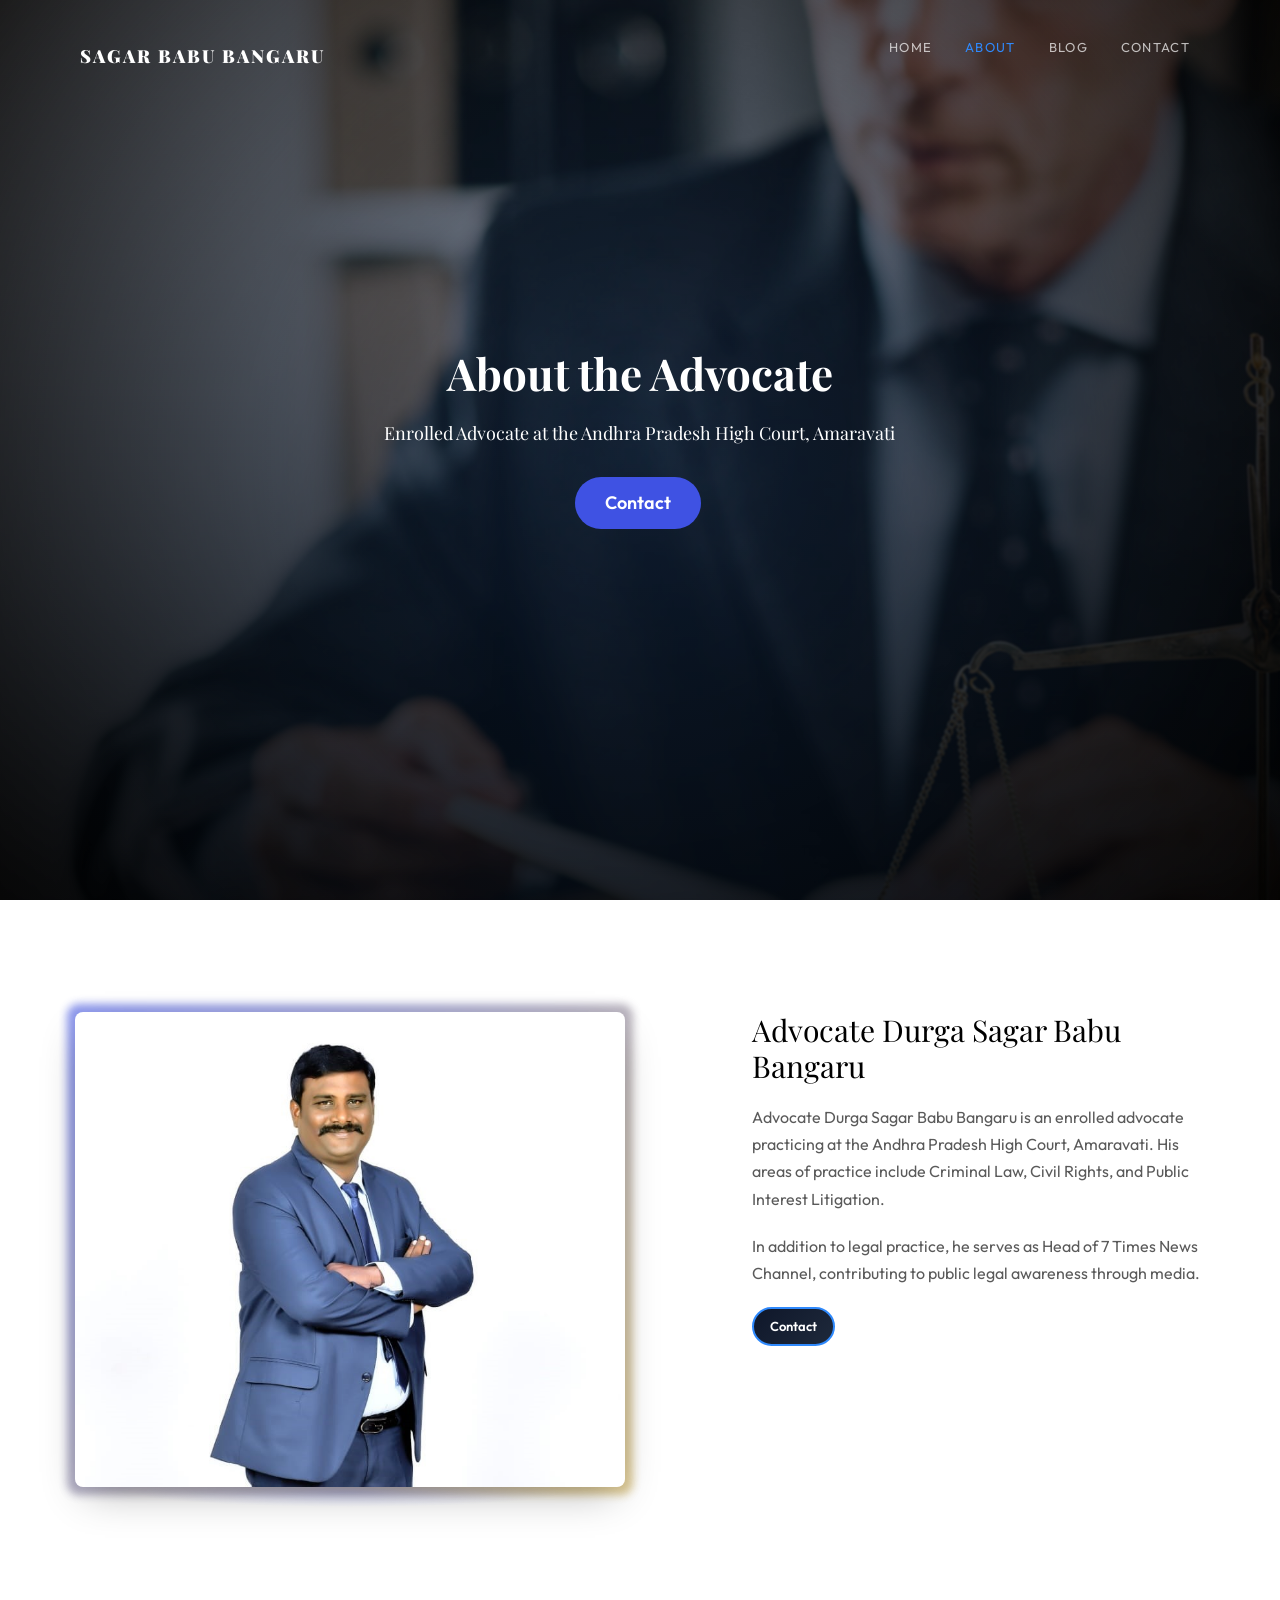
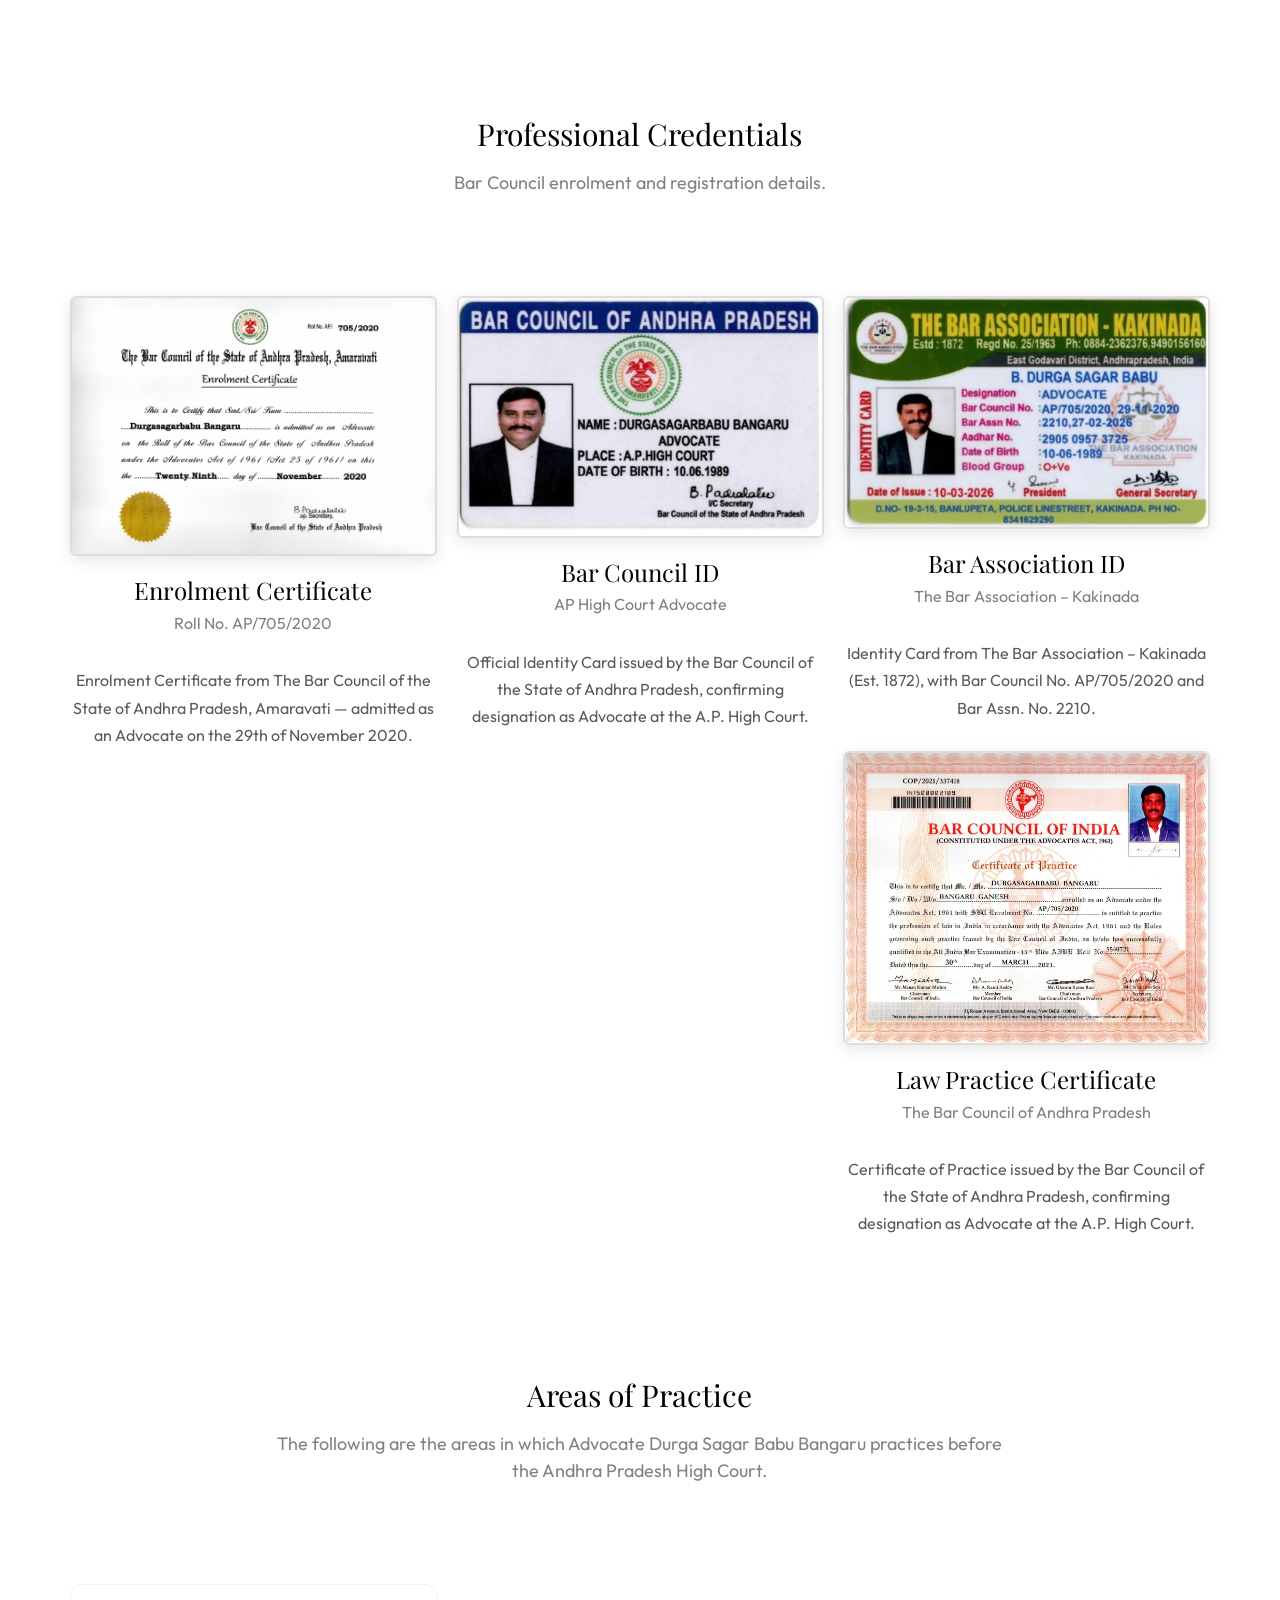
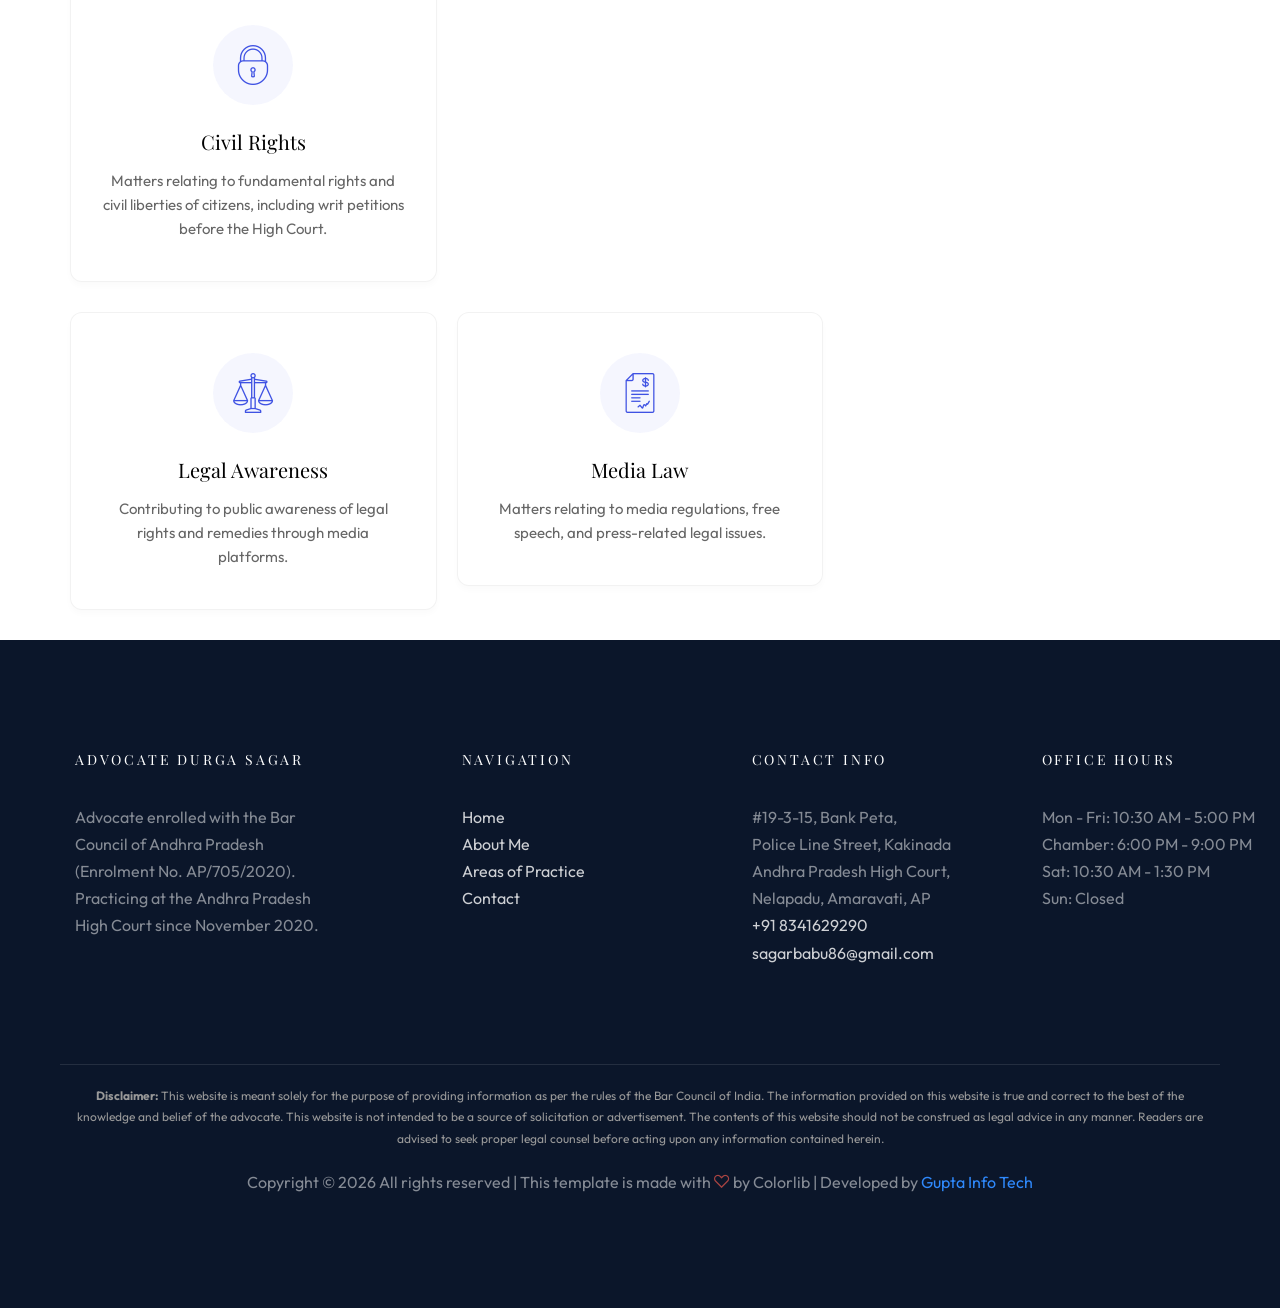
==== commit 7937cf13: "remove issue" ====
--- a/about.html
+++ b/about.html
@@ -142,12 +142,7 @@
       });
     });
   </script>
-	<script>
-  if (window.location.pathname.endsWith('.html')) {
-    const cleanUrl = window.location.pathname.replace('.html', '');
-    window.location.replace(cleanUrl);
-  }
-</script>
+	
 
 </nav>
 <!--
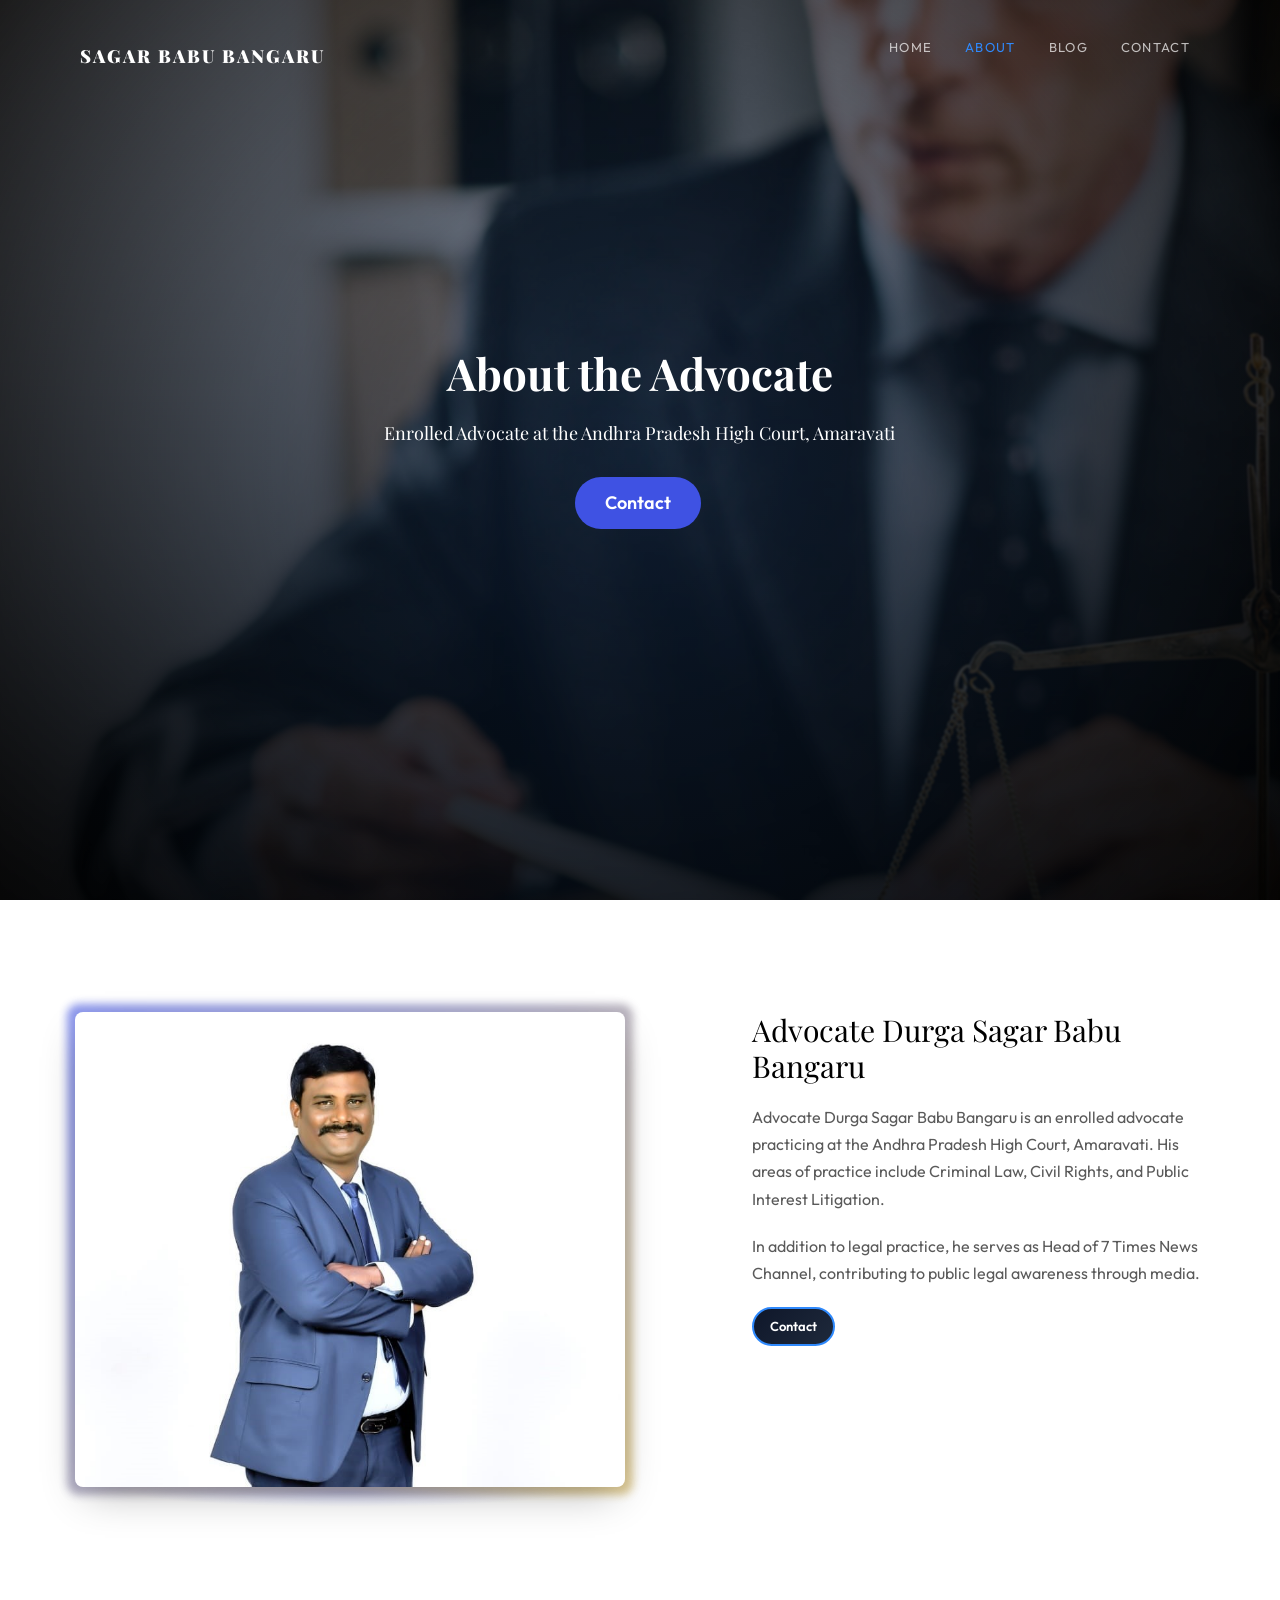
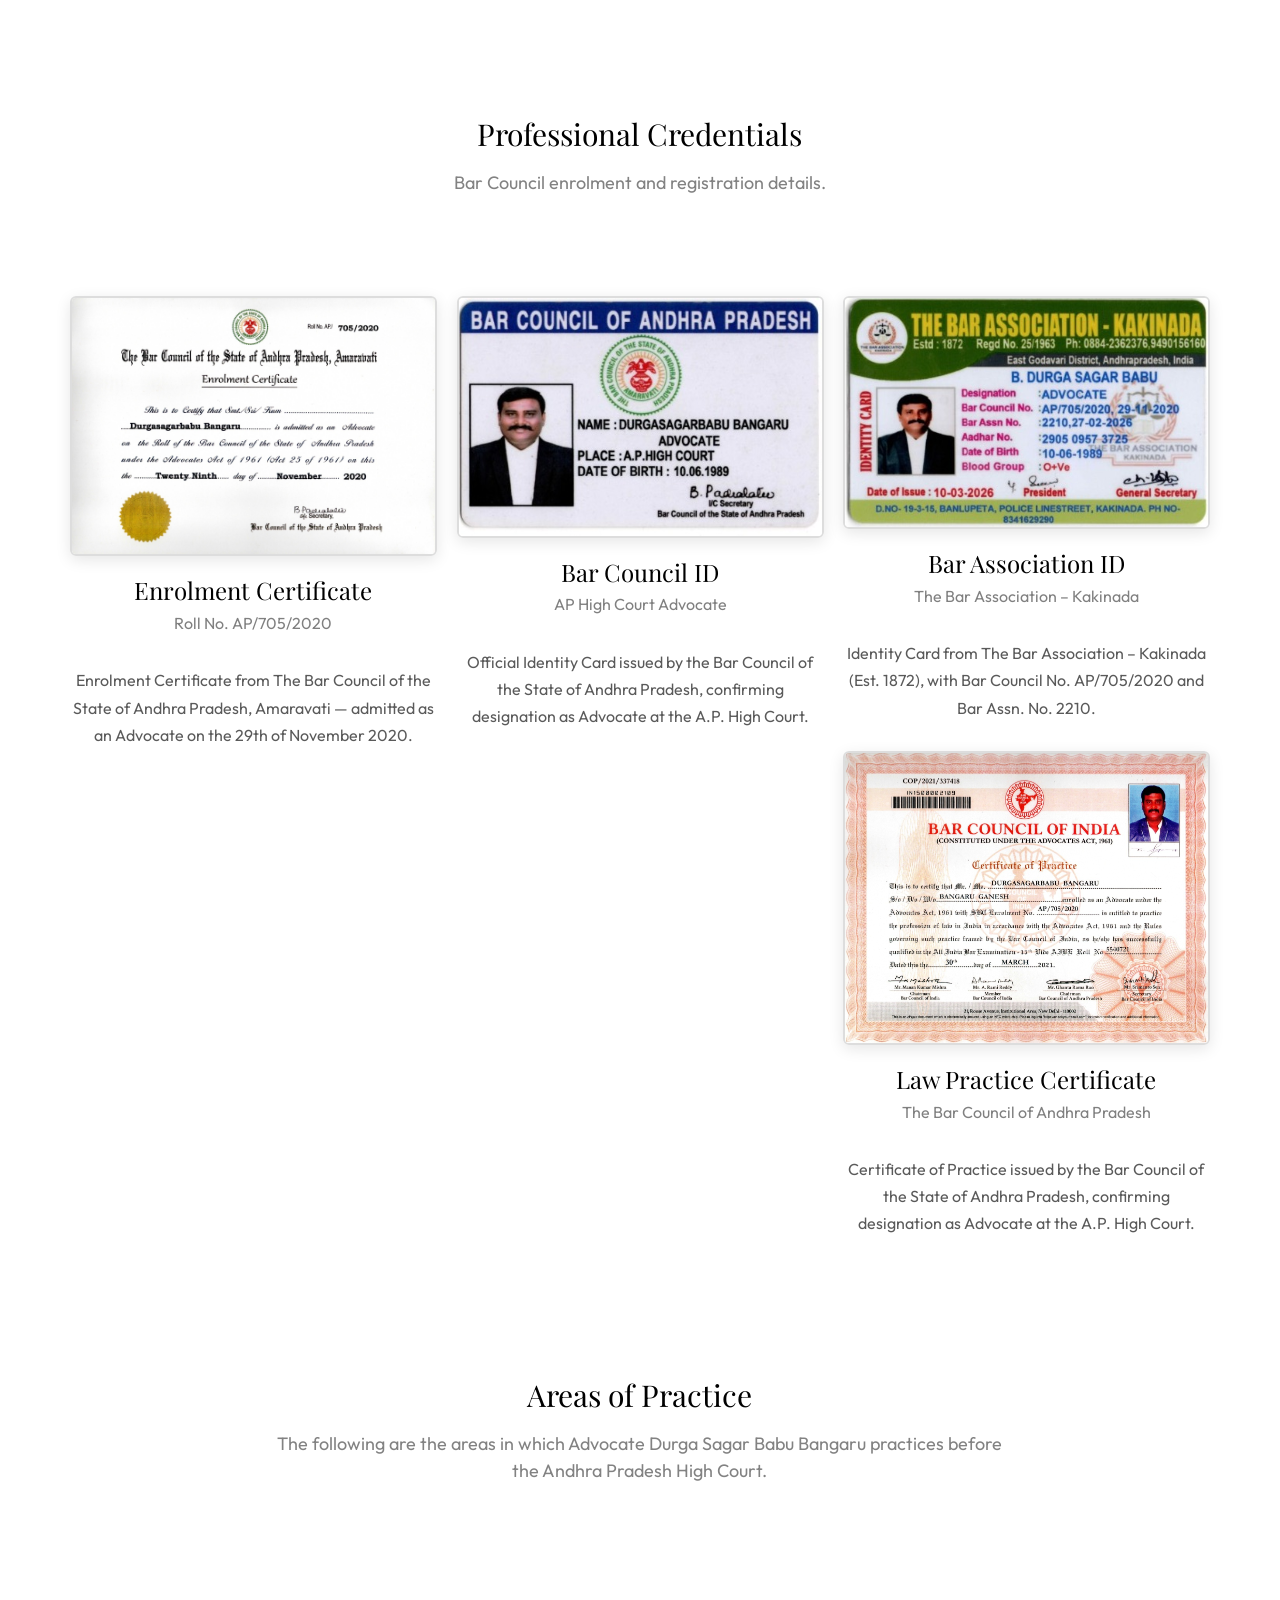
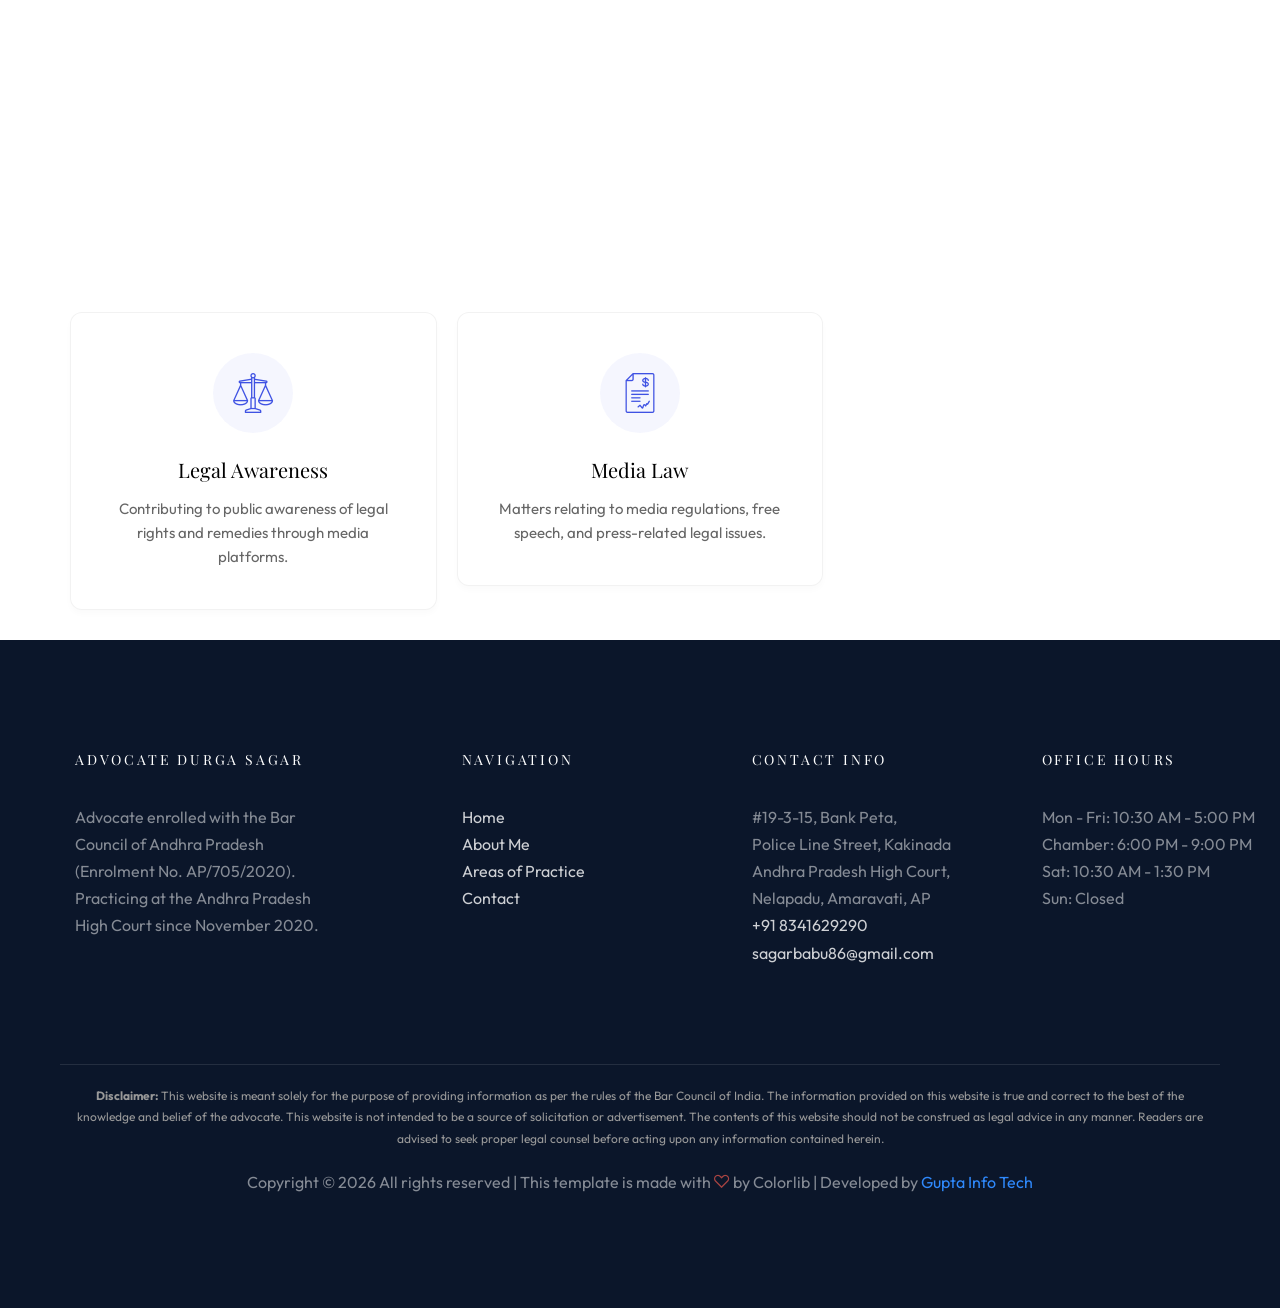
==== commit ab99d855: "Update about.html" ====
--- a/about.html
+++ b/about.html
@@ -81,6 +81,7 @@
 
   <!-- Modernizr JS -->
   <script src="js/modernizr-2.6.2.min.js"></script>
+	<script src="js/page.js"></script>
 
   <!--[if lt IE 9]>
 	<script src="js/respond.min.js"></script>
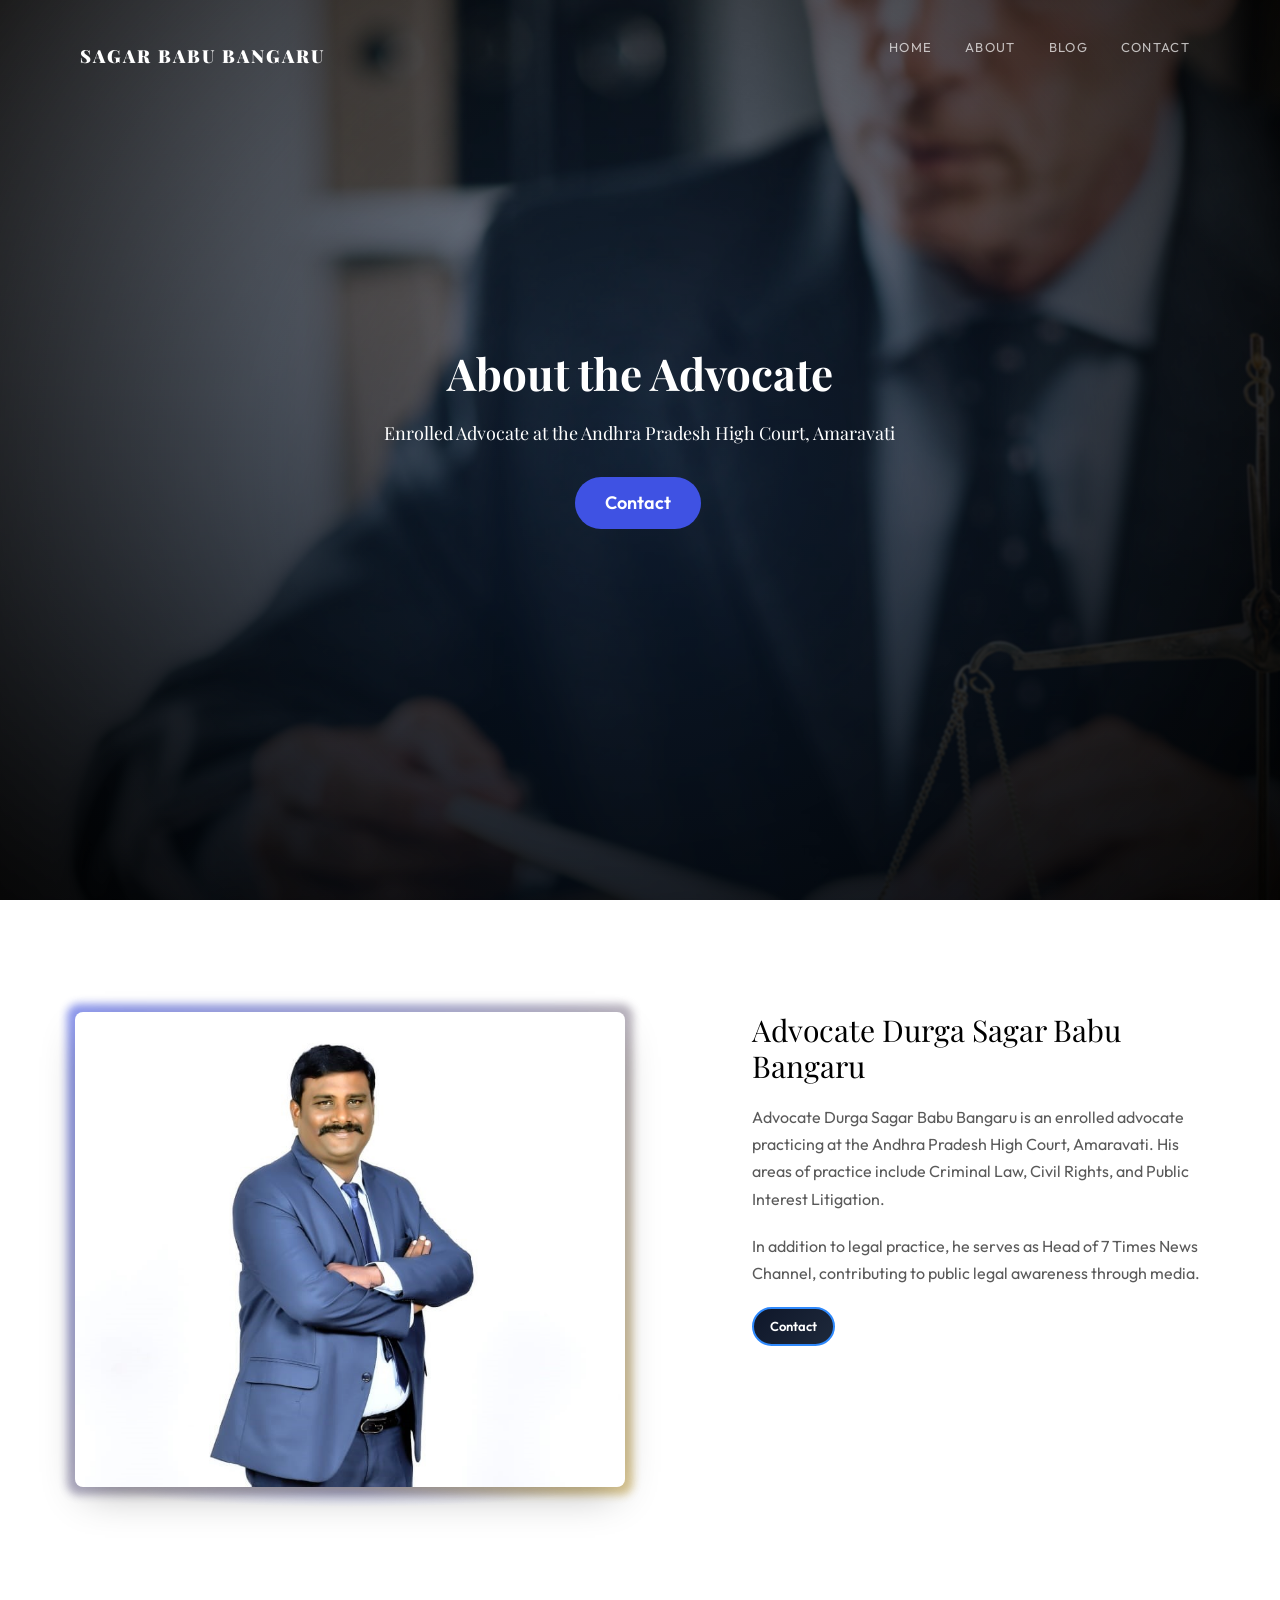
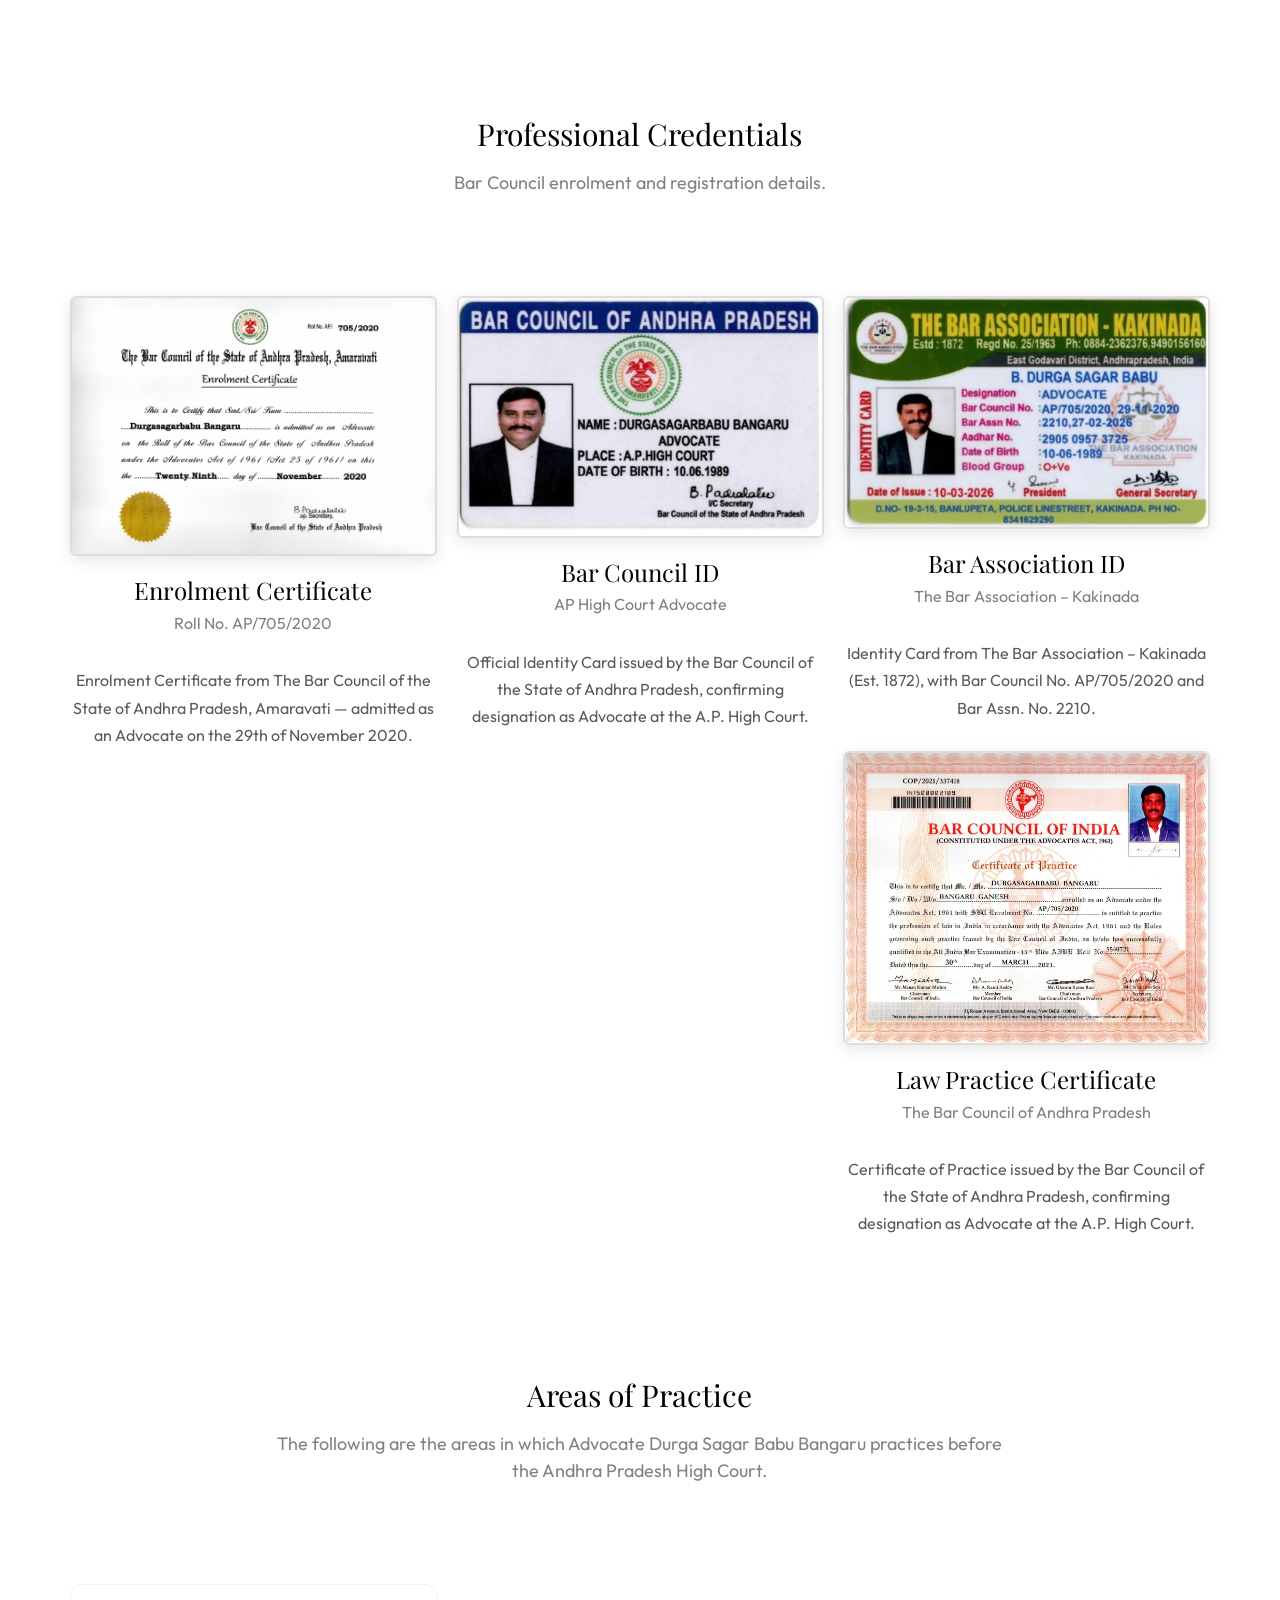
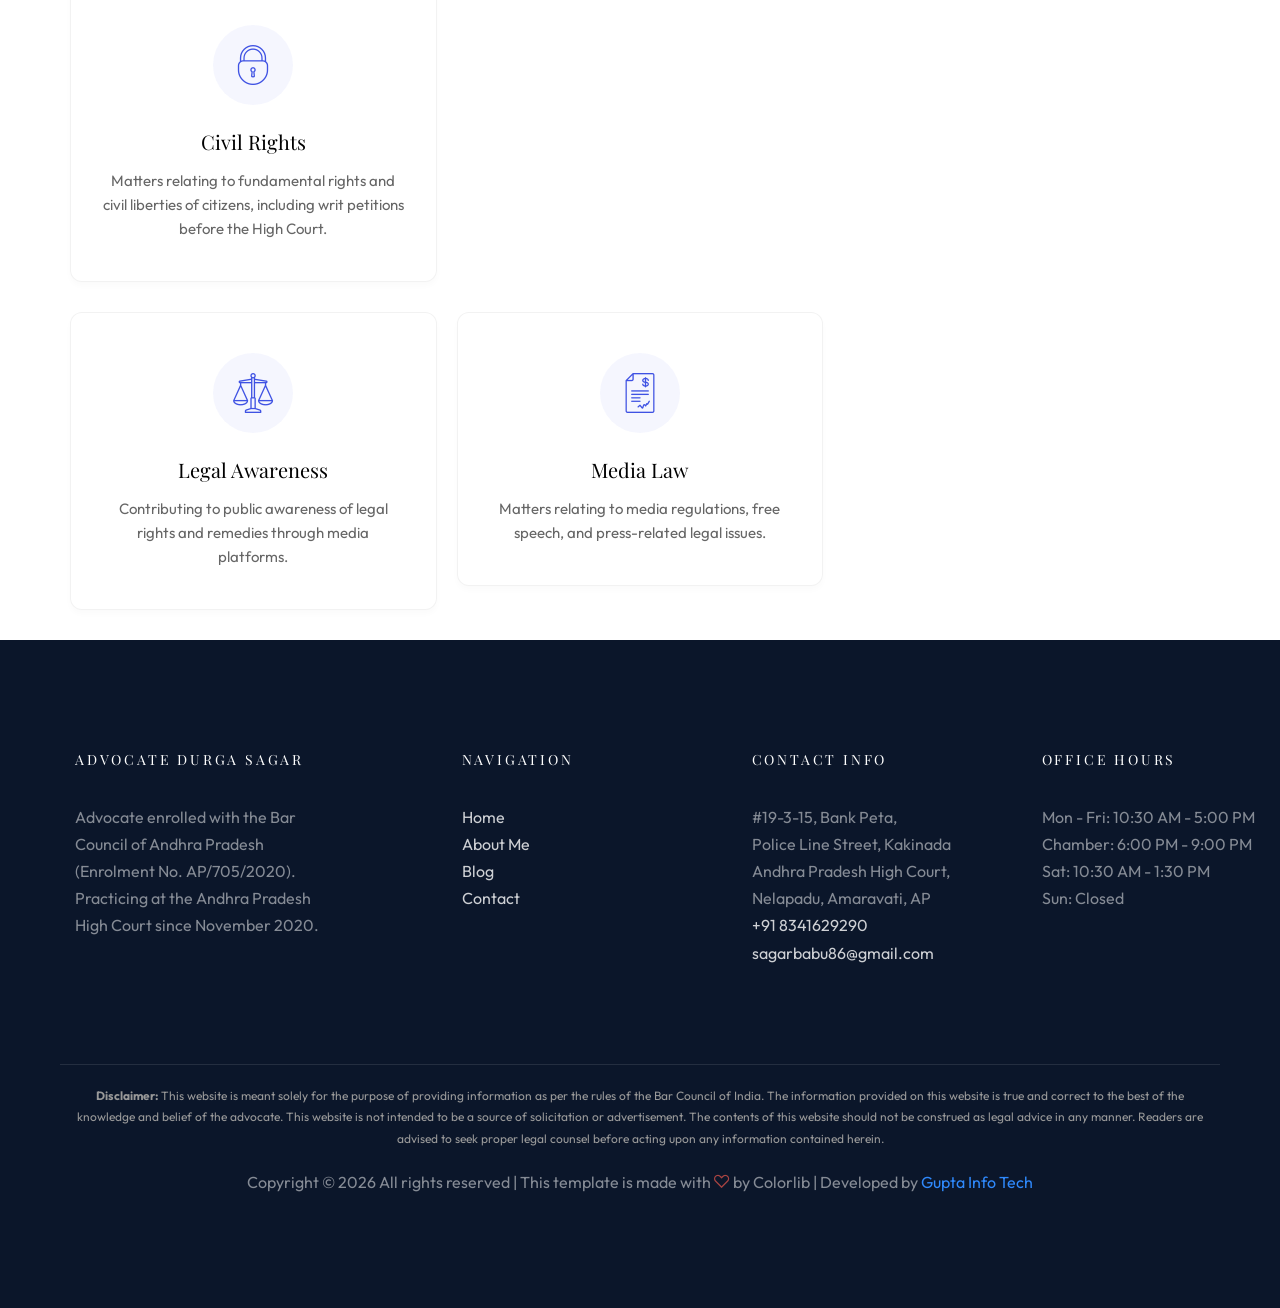
==== commit 594548b5: "changed to blog" ====
--- a/about.html
+++ b/about.html
@@ -81,7 +81,7 @@
 
   <!-- Modernizr JS -->
   <script src="js/modernizr-2.6.2.min.js"></script>
-	<script src="js/page.js"></script>
+  <script src="js/page.js"></script>
 
   <!--[if lt IE 9]>
 	<script src="js/respond.min.js"></script>
@@ -143,7 +143,7 @@
       });
     });
   </script>
-	
+
 
 </nav>
 <!--
@@ -459,7 +459,7 @@
         <ul class="ftco-footer-links">
           <li><a href="index.html">Home</a></li>
           <li><a href="about.html">About Me</a></li>
-          <li><a href="practice.html">Areas of Practice</a></li>
+          <li><a href="blog.html">Blog</a></li>
           <li><a href="contact.html">Contact</a></li>
         </ul>
       </div>
@@ -596,4 +596,4 @@
 
 </body>
 
-</html>
+</html>
--- a/css/style.css
+++ b/css/style.css
@@ -1,9 +1,14 @@
 @font-face {
-  font-family: 'icomoon';
+  font-family: "icomoon";
   src: url("../fonts/icomoon/icomoon.eot?srf3rx");
-  src: url("../fonts/icomoon/icomoon.eot?srf3rx#iefix") format("embedded-opentype"), url("../fonts/icomoon/icomoon.ttf?srf3rx") format("truetype"), url("../fonts/icomoon/icomoon.woff?srf3rx") format("woff"), url("../fonts/icomoon/icomoon.svg?srf3rx#icomoon") format("svg");
+  src:
+    url("../fonts/icomoon/icomoon.eot?srf3rx#iefix") format("embedded-opentype"),
+    url("../fonts/icomoon/icomoon.ttf?srf3rx") format("truetype"),
+    url("../fonts/icomoon/icomoon.woff?srf3rx") format("woff"),
+    url("../fonts/icomoon/icomoon.svg?srf3rx#icomoon") format("svg");
   font-weight: normal;
-  font-style: normal; }
+  font-style: normal;
+}
 
 /* =======================================================
 *
@@ -16,12 +21,18 @@
   font-size: 16px;
   line-height: 1.7;
   color: #5a5a5a;
-  background: #fff; }
-
-h1, h2, h3, h4, h5 {
+  background: #fff;
+}
+
+h1,
+h2,
+h3,
+h4,
+h5 {
   line-height: 1.2;
   font-family: "Playfair Display", serif;
-  font-weight: 400 !important; }
+  font-weight: 400 !important;
+}
 
 #page {
   position: relative;
@@ -30,358 +41,460 @@
   height: 100%;
   -webkit-transition: 0.5s;
   -o-transition: 0.5s;
-  transition: 0.5s; }
-  .offcanvas #page {
-    overflow: hidden;
-    position: absolute; }
-    .offcanvas #page:after {
-      -webkit-transition: 2s;
-      -o-transition: 2s;
-      transition: 2s;
-      position: absolute;
-      top: 0;
-      right: 0;
-      bottom: 0;
-      left: 0;
-      z-index: 101;
-      background: rgba(0, 0, 0, 0.7);
-      content: ""; }
+  transition: 0.5s;
+}
+.offcanvas #page {
+  overflow: hidden;
+  position: absolute;
+}
+.offcanvas #page:after {
+  -webkit-transition: 2s;
+  -o-transition: 2s;
+  transition: 2s;
+  position: absolute;
+  top: 0;
+  right: 0;
+  bottom: 0;
+  left: 0;
+  z-index: 101;
+  background: rgba(0, 0, 0, 0.7);
+  content: "";
+}
 
 a {
   color: #2f89fc;
   -webkit-transition: 0.5s;
   -o-transition: 0.5s;
-  transition: 0.5s; }
-  a:hover, a:active, a:focus {
-    color: #2f89fc;
-    outline: none;
-    text-decoration: none; }
+  transition: 0.5s;
+}
+a:hover,
+a:active,
+a:focus {
+  color: #2f89fc;
+  outline: none;
+  text-decoration: none;
+}
 
 p {
-  margin-bottom: 20px; }
-
-h1, h2, h3, h4, h5, h6, figure {
+  margin-bottom: 20px;
+}
+
+h1,
+h2,
+h3,
+h4,
+h5,
+h6,
+figure {
   color: #000;
   font-family: "Playfair Display", serif;
   font-weight: 700;
-  margin: 0 0 20px 0; }
+  margin: 0 0 20px 0;
+}
 
 ::-webkit-selection {
   color: #fff;
-  background: #2f89fc; }
+  background: #2f89fc;
+}
 
 ::-moz-selection {
   color: #fff;
-  background: #2f89fc; }
+  background: #2f89fc;
+}
 
 ::selection {
   color: #fff;
-  background: #2f89fc; }
+  background: #2f89fc;
+}
 
 .ftco-nav {
   position: absolute;
   z-index: 88;
-  width: 100%; }
-  .ftco-nav .top-menu {
-    padding: 28px 0; }
-  .ftco-nav #ftco-logo {
-    font-size: 18px;
-    margin: 12px 0;
-    padding: 1px 0;
-    text-transform: uppercase;
-    font-weight: 900;
-    letter-spacing: 2px;
-    font-family: "Playfair Display", serif; }
-    .ftco-nav #ftco-logo a {
-      color: #fff; }
-      .ftco-nav #ftco-logo a span {
-        color: #000; }
-  .ftco-nav a {
-    padding: 5px 10px;
-    color: #fff; }
-  @media screen and (max-width: 992px) {
-    .ftco-nav .menu-1 {
-      display: none; } }
-  .ftco-nav ul {
-    padding: 0;
-    margin: 5px 0 0 0; }
-    .ftco-nav ul li {
-      padding: 0;
-      margin: 0;
-      list-style: none;
-      display: inline;
-      text-transform: uppercase; }
-      .ftco-nav ul li > a {
-        font-size: 13px;
-        letter-spacing: .1em;
-        padding: 30px 15px;
-        color: rgba(255, 255, 255, 0.7);
-        -webkit-transition: 0.5s;
-        -o-transition: 0.5s;
-        transition: 0.5s; }
-        .ftco-nav ul li > a:hover, .ftco-nav ul li > a:focus, .ftco-nav ul li > a:active {
-          color: white; }
-      .ftco-nav ul li.has-dropdown {
-        position: relative; }
-        .ftco-nav ul li.has-dropdown .dropdown {
-          width: 140px;
-          -webkit-box-shadow: 0px 14px 33px -9px rgba(0, 0, 0, 0.75);
-          -moz-box-shadow: 0px 14px 33px -9px rgba(0, 0, 0, 0.75);
-          box-shadow: 0px 14px 33px -9px rgba(0, 0, 0, 0.75);
-          z-index: 1002;
-          visibility: hidden;
-          opacity: 0;
-          position: absolute;
-          top: 40px;
-          left: 0;
-          text-align: left;
-          background: #fff;
-          padding: 20px;
-          -webkit-border-radius: 4px;
-          -moz-border-radius: 4px;
-          -ms-border-radius: 4px;
-          border-radius: 4px;
-          -webkit-transition: 0s;
-          -o-transition: 0s;
-          transition: 0s; }
-          .ftco-nav ul li.has-dropdown .dropdown:before {
-            bottom: 100%;
-            left: 40px;
-            border: solid transparent;
-            content: " ";
-            height: 0;
-            width: 0;
-            position: absolute;
-            pointer-events: none;
-            border-bottom-color: #fff;
-            border-width: 8px;
-            margin-left: -8px; }
-          .ftco-nav ul li.has-dropdown .dropdown li {
-            display: block;
-            margin-bottom: 7px; }
-            .ftco-nav ul li.has-dropdown .dropdown li:last-child {
-              margin-bottom: 0; }
-            .ftco-nav ul li.has-dropdown .dropdown li a {
-              padding: 2px 0;
-              display: block;
-              line-height: 1.2;
-              text-transform: none;
-              font-size: 16px;
-              letter-spacing: 0;
-              color: #000; }
-              .ftco-nav ul li.has-dropdown .dropdown li a:hover {
-                color: #2f89fc; }
-        .ftco-nav ul li.has-dropdown:hover a, .ftco-nav ul li.has-dropdown:focus a {
-          color: #fff; }
-      .ftco-nav ul li.btn-cta a {
-        padding: 30px 0px !important;
-        color: #fff; }
-        .ftco-nav ul li.btn-cta a span {
-          background: #2f89fc;
-          padding: 10px 20px;
-          display: -moz-inline-stack;
-          display: inline-block;
-          zoom: 1;
-          *display: inline;
-          -webkit-transition: 0.3s;
-          -o-transition: 0.3s;
-          transition: 0.3s;
-          -webkit-border-radius: 100px;
-          -moz-border-radius: 100px;
-          -ms-border-radius: 100px;
-          border-radius: 100px; }
-        .ftco-nav ul li.btn-cta a:hover span {
-          -webkit-box-shadow: 0px 14px 20px -9px rgba(0, 0, 0, 0.75);
-          -moz-box-shadow: 0px 14px 20px -9px rgba(0, 0, 0, 0.75);
-          box-shadow: 0px 14px 20px -9px rgba(0, 0, 0, 0.75); }
-      .ftco-nav ul li.active > a {
-        color: #2f89fc;
-        position: relative; }
+  width: 100%;
+}
+.ftco-nav .top-menu {
+  padding: 28px 0;
+}
+.ftco-nav #ftco-logo {
+  font-size: 18px;
+  margin: 12px 0;
+  padding: 1px 0;
+  text-transform: uppercase;
+  font-weight: 900;
+  letter-spacing: 2px;
+  font-family: "Playfair Display", serif;
+}
+.ftco-nav #ftco-logo a {
+  color: #fff;
+}
+.ftco-nav #ftco-logo a span {
+  color: #000;
+}
+.ftco-nav a {
+  padding: 5px 10px;
+  color: #fff;
+}
+@media screen and (max-width: 992px) {
+  .ftco-nav .menu-1 {
+    display: none;
+  }
+}
+.ftco-nav ul {
+  padding: 0;
+  margin: 5px 0 0 0;
+}
+.ftco-nav ul li {
+  padding: 0;
+  margin: 0;
+  list-style: none;
+  display: inline;
+  text-transform: uppercase;
+}
+.ftco-nav ul li > a {
+  font-size: 13px;
+  letter-spacing: 0.1em;
+  padding: 30px 15px;
+  color: rgba(255, 255, 255, 0.7);
+  -webkit-transition: 0.5s;
+  -o-transition: 0.5s;
+  transition: 0.5s;
+}
+.ftco-nav ul li > a:hover,
+.ftco-nav ul li > a:focus,
+.ftco-nav ul li > a:active {
+  color: white;
+}
+.ftco-nav ul li.has-dropdown {
+  position: relative;
+}
+.ftco-nav ul li.has-dropdown .dropdown {
+  width: 140px;
+  -webkit-box-shadow: 0px 14px 33px -9px rgba(0, 0, 0, 0.75);
+  -moz-box-shadow: 0px 14px 33px -9px rgba(0, 0, 0, 0.75);
+  box-shadow: 0px 14px 33px -9px rgba(0, 0, 0, 0.75);
+  z-index: 1002;
+  visibility: hidden;
+  opacity: 0;
+  position: absolute;
+  top: 40px;
+  left: 0;
+  text-align: left;
+  background: #fff;
+  padding: 20px;
+  -webkit-border-radius: 4px;
+  -moz-border-radius: 4px;
+  -ms-border-radius: 4px;
+  border-radius: 4px;
+  -webkit-transition: 0s;
+  -o-transition: 0s;
+  transition: 0s;
+}
+.ftco-nav ul li.has-dropdown .dropdown:before {
+  bottom: 100%;
+  left: 40px;
+  border: solid transparent;
+  content: " ";
+  height: 0;
+  width: 0;
+  position: absolute;
+  pointer-events: none;
+  border-bottom-color: #fff;
+  border-width: 8px;
+  margin-left: -8px;
+}
+.ftco-nav ul li.has-dropdown .dropdown li {
+  display: block;
+  margin-bottom: 7px;
+}
+.ftco-nav ul li.has-dropdown .dropdown li:last-child {
+  margin-bottom: 0;
+}
+.ftco-nav ul li.has-dropdown .dropdown li a {
+  padding: 2px 0;
+  display: block;
+  line-height: 1.2;
+  text-transform: none;
+  font-size: 16px;
+  letter-spacing: 0;
+  color: #000;
+}
+.ftco-nav ul li.has-dropdown .dropdown li a:hover {
+  color: #2f89fc;
+}
+.ftco-nav ul li.has-dropdown:hover a,
+.ftco-nav ul li.has-dropdown:focus a {
+  color: #fff;
+}
+.ftco-nav ul li.btn-cta a {
+  padding: 30px 0px !important;
+  color: #fff;
+}
+.ftco-nav ul li.btn-cta a span {
+  background: #2f89fc;
+  padding: 10px 20px;
+  display: -moz-inline-stack;
+  display: inline-block;
+  zoom: 1;
+  *display: inline;
+  -webkit-transition: 0.3s;
+  -o-transition: 0.3s;
+  transition: 0.3s;
+  -webkit-border-radius: 100px;
+  -moz-border-radius: 100px;
+  -ms-border-radius: 100px;
+  border-radius: 100px;
+}
+.ftco-nav ul li.btn-cta a:hover span {
+  -webkit-box-shadow: 0px 14px 20px -9px rgba(0, 0, 0, 0.75);
+  -moz-box-shadow: 0px 14px 20px -9px rgba(0, 0, 0, 0.75);
+  box-shadow: 0px 14px 20px -9px rgba(0, 0, 0, 0.75);
+}
+.ftco-nav ul li.active > a {
+  color: #2f89fc;
+  position: relative;
+}
 
 #ftco-counter,
 .ftco-bg {
   background-size: cover;
   background-position: top center;
   background-repeat: no-repeat;
-  position: relative; }
-  #ftco-counter .overlay,
-  .ftco-bg .overlay {
-    z-index: 0;
-    position: absolute;
-    bottom: 0;
-    top: 0;
-    left: 0;
-    right: 0;
-    background: rgba(0, 0, 0, 0.7); }
+  position: relative;
+}
+#ftco-counter .overlay,
+.ftco-bg .overlay {
+  z-index: 0;
+  position: absolute;
+  bottom: 0;
+  top: 0;
+  left: 0;
+  right: 0;
+  background: rgba(0, 0, 0, 0.7);
+}
 
 .ftco-video {
-  overflow: hidden; }
-  @media screen and (max-width: 992px) {
-    .ftco-video {
-      height: 450px; } }
-  .ftco-video a {
-    z-index: 1001;
-    position: absolute;
-    top: 50%;
-    left: 50%;
-    margin-top: -45px;
-    margin-left: -45px;
-    width: 90px;
-    height: 90px;
-    display: table;
-    text-align: center;
-    background: #fff;
-    -webkit-box-shadow: 0px 14px 30px -15px rgba(0, 0, 0, 0.75);
-    -moz-box-shadow: 0px 14px 30px -15px rgba(0, 0, 0, 0.75);
-    -ms-box-shadow: 0px 14px 30px -15px rgba(0, 0, 0, 0.75);
-    -o-box-shadow: 0px 14px 30px -15px rgba(0, 0, 0, 0.75);
-    box-shadow: 0px 14px 30px -15px rgba(0, 0, 0, 0.75);
-    -webkit-border-radius: 50%;
-    -moz-border-radius: 50%;
-    -ms-border-radius: 50%;
-    border-radius: 50%; }
-    .ftco-video a i {
-      text-align: center;
-      display: table-cell;
-      vertical-align: middle;
-      font-size: 40px; }
-  .ftco-video .overlay {
-    position: absolute;
-    top: 0;
-    left: 0;
-    right: 0;
-    bottom: 0;
-    background: rgb(255, 255, 255);
-    -webkit-transition: 0.5s;
-    -o-transition: 0.5s;
-    transition: 0.5s; }
-  .ftco-video:hover .overlay {
-    background: rgba(0, 0, 0, 0.7); }
-  .ftco-video:hover a {
-    -webkit-transform: scale(1.1);
-    -moz-transform: scale(1.1);
-    -ms-transform: scale(1.1);
-    -o-transform: scale(1.1);
-    transform: scale(1.1); }
+  overflow: hidden;
+}
+@media screen and (max-width: 992px) {
+  .ftco-video {
+    height: 450px;
+  }
+}
+.ftco-video a {
+  z-index: 1001;
+  position: absolute;
+  top: 50%;
+  left: 50%;
+  margin-top: -45px;
+  margin-left: -45px;
+  width: 90px;
+  height: 90px;
+  display: table;
+  text-align: center;
+  background: #fff;
+  -webkit-box-shadow: 0px 14px 30px -15px rgba(0, 0, 0, 0.75);
+  -moz-box-shadow: 0px 14px 30px -15px rgba(0, 0, 0, 0.75);
+  -ms-box-shadow: 0px 14px 30px -15px rgba(0, 0, 0, 0.75);
+  -o-box-shadow: 0px 14px 30px -15px rgba(0, 0, 0, 0.75);
+  box-shadow: 0px 14px 30px -15px rgba(0, 0, 0, 0.75);
+  -webkit-border-radius: 50%;
+  -moz-border-radius: 50%;
+  -ms-border-radius: 50%;
+  border-radius: 50%;
+}
+.ftco-video a i {
+  text-align: center;
+  display: table-cell;
+  vertical-align: middle;
+  font-size: 40px;
+}
+.ftco-video .overlay {
+  position: absolute;
+  top: 0;
+  left: 0;
+  right: 0;
+  bottom: 0;
+  background: rgb(255, 255, 255);
+  -webkit-transition: 0.5s;
+  -o-transition: 0.5s;
+  transition: 0.5s;
+}
+.ftco-video:hover .overlay {
+  background: rgba(0, 0, 0, 0.7);
+}
+.ftco-video:hover a {
+  -webkit-transform: scale(1.1);
+  -moz-transform: scale(1.1);
+  -ms-transform: scale(1.1);
+  -o-transform: scale(1.1);
+  transform: scale(1.1);
+}
 
 #ftco-hero {
   min-height: 700px;
   background: #000;
   position: relative;
-  overflow: hidden; }
-  #ftco-hero #bg-video {
-    position: absolute;
-    top: 50%;
-    left: 50%;
-    min-width: 100%;
-    min-height: 100%;
-    width: auto;
-    height: auto;
-    z-index: 0;
-    -webkit-transform: translate(-50%, -50%);
-    -ms-transform: translate(-50%, -50%);
-    transform: translate(-50%, -50%);
-    object-fit: cover;
-    filter: brightness(0.7) contrast(1.1); /* Cinematic color grading */
-  }
-  #ftco-hero .btn {
-    font-size: 24px; }
-    #ftco-hero .btn.btn-primary {
-      padding: 14px 30px !important; }
-  #ftco-hero .flexslider {
-    border: none;
-    z-index: 1;
-    margin-bottom: 0;
-    background: transparent; }
-    #ftco-hero .flexslider .slides {
-      position: relative;
-      overflow: hidden;
-      background: transparent; }
-      #ftco-hero .flexslider .slides li {
-        background-repeat: no-repeat;
-        background-size: cover;
-        background-position: center center;
-        min-height: 700px;
-        position: relative;
-        background: transparent; }
-        #ftco-hero .flexslider .slides li:after {
-          position: absolute;
-          top: 0;
-          bottom: 0;
-          left: 0;
-          right: 0;
-          content: '';
-          background: radial-gradient(circle, rgba(47, 137, 252, 0.15) 0%, rgba(0,0,0,0.85) 100%);
-          z-index: 1;
-          backdrop-filter: blur(1px); /* Adds professional depth */
-          -webkit-backdrop-filter: blur(1px); }
-    #ftco-hero .flexslider .flex-control-nav {
-      bottom: 40px;
-      z-index: 1000; }
-      #ftco-hero .flexslider .flex-control-nav li a {
-        background: rgba(255, 255, 255, 0.2);
-        -webkit-box-shadow: none;
-        box-shadow: none;
-        width: 12px;
-        height: 12px;
-        cursor: pointer; }
-        #ftco-hero .flexslider .flex-control-nav li a.flex-active {
-          cursor: pointer;
-          background: rgba(255, 255, 255, 0.7); }
-    #ftco-hero .flexslider .flex-direction-nav {
-      display: none; }
-    #ftco-hero .flexslider .slider-text {
-      display: table;
-      opacity: 0;
-      min-height: 700px;
-      z-index: 9; }
-      #ftco-hero .flexslider .slider-text > .slider-text-inner {
-        display: table-cell;
-        vertical-align: middle;
-        min-height: 700px; }
-        #ftco-hero .flexslider .slider-text > .slider-text-inner h1, #ftco-hero .flexslider .slider-text > .slider-text-inner h2 {
-          margin: 0;
-          padding: 0;
-          color: white; }
-        #ftco-hero .flexslider .slider-text > .slider-text-inner h1 {
-          margin-bottom: 20px;
-          font-size: 44px;
-          font-weight: 700; }
-          @media screen and (max-width: 768px) {
-            #ftco-hero .flexslider .slider-text > .slider-text-inner h1 {
-              font-size: 34px; } }
-        #ftco-hero .flexslider .slider-text > .slider-text-inner h2 {
-          font-size: 18px;
-          line-height: 1.5;
-          margin-bottom: 30px; }
-        #ftco-hero .flexslider .slider-text > .slider-text-inner .heading-section {
-          font-size: 50px; }
-        #ftco-hero .flexslider .slider-text > .slider-text-inner .btn {
-          padding: 15px 30px;
-          background: #3f52e3 !important;
-          color: #fff;
-          border: none !important;
-          font-size: 18px; }
-          #ftco-hero .flexslider .slider-text > .slider-text-inner .btn:hover {
-            background: #2f89fc !important;
-            -webkit-box-shadow: 0px 14px 30px -15px rgba(0, 0, 0, 0.75) !important;
-            -moz-box-shadow: 0px 14px 30px -15px rgba(0, 0, 0, 0.75) !important;
-            box-shadow: 0px 14px 30px -15px rgba(0, 0, 0, 0.75) !important; }
-        #ftco-hero .flexslider .slider-text > .slider-text-inner .form-inline .form-group {
-          width: 100% !important;
-          margin-bottom: 10px; }
-          #ftco-hero .flexslider .slider-text > .slider-text-inner .form-inline .form-group .form-control {
-            width: 100%;
-            background: #fff;
-            border: none; }
-        #ftco-hero .flexslider .slider-text > .slider-text-inner .ftco-lead {
-          font-size: 20px;
-          color: #fff; }
-          #ftco-hero .flexslider .slider-text > .slider-text-inner .ftco-lead .icon-heart {
-            color: #d9534f; }
+  overflow: hidden;
+}
+#ftco-hero #bg-video {
+  position: absolute;
+  top: 50%;
+  left: 50%;
+  min-width: 100%;
+  min-height: 100%;
+  width: auto;
+  height: auto;
+  z-index: 0;
+  -webkit-transform: translate(-50%, -50%);
+  -ms-transform: translate(-50%, -50%);
+  transform: translate(-50%, -50%);
+  object-fit: cover;
+  filter: brightness(0.7) contrast(1.1); /* Cinematic color grading */
+}
+#ftco-hero .btn {
+  font-size: 24px;
+}
+#ftco-hero .btn.btn-primary {
+  padding: 14px 30px !important;
+}
+#ftco-hero .flexslider {
+  border: none;
+  z-index: 1;
+  margin-bottom: 0;
+  background: transparent;
+}
+#ftco-hero .flexslider .slides {
+  position: relative;
+  overflow: hidden;
+  background: transparent;
+}
+#ftco-hero .flexslider .slides li {
+  background-repeat: no-repeat;
+  background-size: cover;
+  background-position: center center;
+  min-height: 700px;
+  position: relative;
+  background: transparent;
+}
+#ftco-hero .flexslider .slides li:after {
+  position: absolute;
+  top: 0;
+  bottom: 0;
+  left: 0;
+  right: 0;
+  content: "";
+  background: radial-gradient(
+    circle,
+    rgba(47, 137, 252, 0.15) 0%,
+    rgba(0, 0, 0, 0.85) 100%
+  );
+  z-index: 1;
+  backdrop-filter: blur(1px); /* Adds professional depth */
+  -webkit-backdrop-filter: blur(1px);
+}
+#ftco-hero .flexslider .flex-control-nav {
+  bottom: 40px;
+  z-index: 1000;
+}
+#ftco-hero .flexslider .flex-control-nav li a {
+  background: rgba(255, 255, 255, 0.2);
+  -webkit-box-shadow: none;
+  box-shadow: none;
+  width: 12px;
+  height: 12px;
+  cursor: pointer;
+}
+#ftco-hero .flexslider .flex-control-nav li a.flex-active {
+  cursor: pointer;
+  background: rgba(255, 255, 255, 0.7);
+}
+#ftco-hero .flexslider .flex-direction-nav {
+  display: none;
+}
+#ftco-hero .flexslider .slider-text {
+  display: table;
+  opacity: 0;
+  min-height: 700px;
+  z-index: 9;
+}
+#ftco-hero .flexslider .slider-text > .slider-text-inner {
+  display: table-cell;
+  vertical-align: middle;
+  min-height: 700px;
+}
+#ftco-hero .flexslider .slider-text > .slider-text-inner h1,
+#ftco-hero .flexslider .slider-text > .slider-text-inner h2 {
+  margin: 0;
+  padding: 0;
+  color: white;
+}
+#ftco-hero .flexslider .slider-text > .slider-text-inner h1 {
+  margin-bottom: 20px;
+  font-size: 44px;
+  font-weight: 700;
+}
+@media screen and (max-width: 768px) {
+  #ftco-hero .flexslider .slider-text > .slider-text-inner h1 {
+    font-size: 34px;
+  }
+}
+#ftco-hero .flexslider .slider-text > .slider-text-inner h2 {
+  font-size: 18px;
+  line-height: 1.5;
+  margin-bottom: 30px;
+}
+#ftco-hero .flexslider .slider-text > .slider-text-inner .heading-section {
+  font-size: 50px;
+}
+#ftco-hero .flexslider .slider-text > .slider-text-inner .btn {
+  padding: 15px 30px;
+  background: #3f52e3 !important;
+  color: #fff;
+  border: none !important;
+  font-size: 18px;
+}
+#ftco-hero .flexslider .slider-text > .slider-text-inner .btn:hover {
+  background: #2f89fc !important;
+  -webkit-box-shadow: 0px 14px 30px -15px rgba(0, 0, 0, 0.75) !important;
+  -moz-box-shadow: 0px 14px 30px -15px rgba(0, 0, 0, 0.75) !important;
+  box-shadow: 0px 14px 30px -15px rgba(0, 0, 0, 0.75) !important;
+}
+#ftco-hero
+  .flexslider
+  .slider-text
+  > .slider-text-inner
+  .form-inline
+  .form-group {
+  width: 100% !important;
+  margin-bottom: 10px;
+}
+#ftco-hero
+  .flexslider
+  .slider-text
+  > .slider-text-inner
+  .form-inline
+  .form-group
+  .form-control {
+  width: 100%;
+  background: #fff;
+  border: none;
+}
+#ftco-hero .flexslider .slider-text > .slider-text-inner .ftco-lead {
+  font-size: 20px;
+  color: #fff;
+}
+#ftco-hero
+  .flexslider
+  .slider-text
+  > .slider-text-inner
+  .ftco-lead
+  .icon-heart {
+  color: #d9534f;
+}
 
 .ftco-bg-section {
-  background: rgba(0, 0, 0, 0.05); }
+  background: rgba(0, 0, 0, 0.05);
+}
 
 #ftco-about,
 .ftco-practice,
@@ -391,61 +504,71 @@
 #ftco-contact,
 #ftco-footer {
   padding: 7em 0;
-  clear: both; }
-  @media screen and (max-width: 768px) {
-    #ftco-about,
-    .ftco-practice,
-    #ftco-testimonial,
-    #ftco-started,
-    #ftco-blog,
-    #ftco-contact,
-    #ftco-footer {
-      padding: 3em 0; } }
+  clear: both;
+}
+@media screen and (max-width: 768px) {
+  #ftco-about,
+  .ftco-practice,
+  #ftco-testimonial,
+  #ftco-started,
+  #ftco-blog,
+  #ftco-contact,
+  #ftco-footer {
+    padding: 3em 0;
+  }
+}
 
 #ftco-counter {
   padding: 4em 0;
-  clear: both; }
+  clear: both;
+}
 
 .ftco-counters {
   padding: 3em 0;
   background-size: cover;
   background-attachment: fixed;
-  background-position: center center; }
-  .ftco-counters .icon {
-    width: 100px;
-    height: 100px;
-    display: table;
-    margin: 0 auto;
-    margin-bottom: 30px; }
-    .ftco-counters .icon i {
-      display: table-cell;
-      vertical-align: middle;
-      width: 100px;
-      height: 100px;
-      font-size: 50px;
-      color: #fff;
-      background: #2f89fc;
-      -webkit-border-radius: 50%;
-      -moz-border-radius: 50%;
-      -ms-border-radius: 50%;
-      border-radius: 50%; }
-  .ftco-counters .counter-wrap {
-    border: 1px solid red !important; }
-  .ftco-counters .ftco-counter {
-    font-size: 40px;
-    display: block;
-    color: white;
-    font-family: "Outfit", Arial, sans-serif;
-    width: 100%;
-    font-weight: 700;
-    margin-bottom: .3em; }
-  .ftco-counters .ftco-counter-label {
-    color: rgba(255, 255, 255, 0.7);
-    text-transform: uppercase;
-    font-size: 14px;
-    letter-spacing: .2em;
-    margin-bottom: 2em;
-    display: block; }
+  background-position: center center;
+}
+.ftco-counters .icon {
+  width: 100px;
+  height: 100px;
+  display: table;
+  margin: 0 auto;
+  margin-bottom: 30px;
+}
+.ftco-counters .icon i {
+  display: table-cell;
+  vertical-align: middle;
+  width: 100px;
+  height: 100px;
+  font-size: 50px;
+  color: #fff;
+  background: #2f89fc;
+  -webkit-border-radius: 50%;
+  -moz-border-radius: 50%;
+  -ms-border-radius: 50%;
+  border-radius: 50%;
+}
+.ftco-counters .counter-wrap {
+  border: 1px solid red !important;
+}
+.ftco-counters .ftco-counter {
+  font-size: 40px;
+  display: block;
+  color: white;
+  font-family: "Outfit", Arial, sans-serif;
+  width: 100%;
+  font-weight: 700;
+  margin-bottom: 0.3em;
+}
+.ftco-counters .ftco-counter-label {
+  color: rgba(255, 255, 255, 0.7);
+  text-transform: uppercase;
+  font-size: 14px;
+  letter-spacing: 0.2em;
+  margin-bottom: 2em;
+  display: block;
+}
 
 #ftco-intro,
 #ftco-content,
@@ -460,17 +583,23 @@
   -webkit-flex-wrap: wrap;
   -moz-flex-wrap: wrap;
   width: 100%;
-  float: left; }
-
-#ftco-content .video, #ftco-content .choose,
+  float: left;
+}
+
+#ftco-content .video,
+#ftco-content .choose,
 #ftco-consult .video,
 #ftco-consult .choose {
-  display: inline-block; }
-  @media screen and (max-width: 768px) {
-    #ftco-content .video, #ftco-content .choose,
-    #ftco-consult .video,
-    #ftco-consult .choose {
-      width: 100% !important; } }
+  display: inline-block;
+}
+@media screen and (max-width: 768px) {
+  #ftco-content .video,
+  #ftco-content .choose,
+  #ftco-consult .video,
+  #ftco-consult .choose {
+    width: 100% !important;
+  }
+}
 
 #ftco-content .video,
 #ftco-consult .video {
@@ -488,50 +617,61 @@
   -ms-flex-wrap: wrap;
   flex-wrap: wrap;
   -webkit-flex-wrap: wrap;
-  -moz-flex-wrap: wrap; }
+  -moz-flex-wrap: wrap;
+}
 
 #ftco-content .choose,
 #ftco-consult .choose {
   width: 50%;
-  padding: 40px 40px; }
+  padding: 40px 40px;
+}
 
 #ftco-content .choose-form,
 #ftco-consult .choose-form {
-  background: #3f52e3; }
-  #ftco-content .choose-form .ftco-heading,
-  #ftco-consult .choose-form .ftco-heading {
-    margin-bottom: 40px; }
-    #ftco-content .choose-form .ftco-heading h2,
-    #ftco-consult .choose-form .ftco-heading h2 {
-      color: #fff; }
-  #ftco-content .choose-form label,
-  #ftco-consult .choose-form label {
-    color: #fff;
-    font-weight: normal; }
-  #ftco-content .choose-form .form-control,
-  #ftco-consult .choose-form .form-control {
-    -webkit-box-shadow: none;
-    box-shadow: none;
-    background: transparent;
-    border: 2px solid rgba(255, 255, 255, 0.1);
-    font-size: 20px;
-    font-weight: 400;
-    color: white; }
-    #ftco-content .choose-form .form-control:active, #ftco-content .choose-form .form-control:focus,
-    #ftco-consult .choose-form .form-control:active,
-    #ftco-consult .choose-form .form-control:focus {
-      outline: none;
-      -webkit-box-shadow: none;
-      box-shadow: none;
-      border-color: #2f89fc; }
+  background: #3f52e3;
+}
+#ftco-content .choose-form .ftco-heading,
+#ftco-consult .choose-form .ftco-heading {
+  margin-bottom: 40px;
+}
+#ftco-content .choose-form .ftco-heading h2,
+#ftco-consult .choose-form .ftco-heading h2 {
+  color: #fff;
+}
+#ftco-content .choose-form label,
+#ftco-consult .choose-form label {
+  color: #fff;
+  font-weight: normal;
+}
+#ftco-content .choose-form .form-control,
+#ftco-consult .choose-form .form-control {
+  -webkit-box-shadow: none;
+  box-shadow: none;
+  background: transparent;
+  border: 2px solid rgba(255, 255, 255, 0.1);
+  font-size: 20px;
+  font-weight: 400;
+  color: white;
+}
+#ftco-content .choose-form .form-control:active,
+#ftco-content .choose-form .form-control:focus,
+#ftco-consult .choose-form .form-control:active,
+#ftco-consult .choose-form .form-control:focus {
+  outline: none;
+  -webkit-box-shadow: none;
+  box-shadow: none;
+  border-color: #2f89fc;
+}
 
 .progress-bar {
   background-color: #3f52e3 !important;
-  font-size: 14px; }
+  font-size: 14px;
+}
 
 #ftco-intro {
   z-index: 0;
-  padding-bottom: 7em; }
+  padding-bottom: 7em;
+}
 
 .third-col {
   padding: 2em;
@@ -541,22 +681,30 @@
   background: #6c7ae9;
   color: #fff;
   position: relative;
-  overflow: hidden; }
-  @media screen and (max-width: 768px) {
-    .third-col {
-      width: 100% !important; } }
-  .third-col h2, .third-col h3 {
-    color: #fff;
-    font-weight: 700; }
-  .third-col.third-col-color {
-    background: #333; }
-  .third-col .icon {
-    position: absolute;
-    top: 0px;
-    left: -10%; }
-    .third-col .icon i {
-      font-size: 200px;
-      color: rgba(255, 255, 255, 0.05); }
+  overflow: hidden;
+}
+@media screen and (max-width: 768px) {
+  .third-col {
+    width: 100% !important;
+  }
+}
+.third-col h2,
+.third-col h3 {
+  color: #fff;
+  font-weight: 700;
+}
+.third-col.third-col-color {
+  background: #333;
+}
+.third-col .icon {
+  position: absolute;
+  top: 0px;
+  left: -10%;
+}
+.third-col .icon i {
+  font-size: 200px;
+  color: rgba(255, 255, 255, 0.05);
+}
 
 .ftco-practice .container > .row:first-of-type + .row {
   display: -webkit-box;
@@ -565,17 +713,19 @@
   display: flex;
   -webkit-flex-wrap: wrap;
   -ms-flex-wrap: wrap;
-  flex-wrap: wrap; }
-  .ftco-practice .container > .row:first-of-type + .row > [class*='col-'] {
-    display: -webkit-box;
-    display: -webkit-flex;
-    display: -ms-flexbox;
-    display: flex;
-    -webkit-box-orient: vertical;
-    -webkit-box-direction: normal;
-    -webkit-flex-direction: column;
-    -ms-flex-direction: column;
-    flex-direction: column; }
+  flex-wrap: wrap;
+}
+.ftco-practice .container > .row:first-of-type + .row > [class*="col-"] {
+  display: -webkit-box;
+  display: -webkit-flex;
+  display: -ms-flexbox;
+  display: flex;
+  -webkit-box-orient: vertical;
+  -webkit-box-direction: normal;
+  -webkit-flex-direction: column;
+  -ms-flex-direction: column;
+  flex-direction: column;
+}
 
 .services {
   position: relative;
@@ -592,207 +742,258 @@
   height: 100%;
   display: flex;
   flex-direction: column;
-  justify-content: flex-start; }
-  .services strong {
-    font-weight: 600;
-    color: #000; }
-  .services h3 {
-    font-weight: 600;
-    font-size: 20px;
-    margin-bottom: 15px; }
-    .services h3 a {
-      color: #1a1a1a;
-      transition: 0.3s; }
-  .services .icon {
-    text-align: center;
-    margin: 0 auto 25px auto;
-    width: 80px;
-    height: 80px;
-    display: flex;
-    align-items: center;
-    justify-content: center;
-    background: rgba(63, 82, 227, 0.05);
-    border-radius: 50%;
-    -webkit-transition: 0.4s;
-    -o-transition: 0.4s;
-    transition: 0.4s; }
-    .services .icon i {
-      font-size: 40px;
-      line-height: 1;
-      color: #3f52e3;
-      transition: 0.4s; }
-  .services p {
-    font-size: 15px;
-    line-height: 1.6;
-    color: #666;
-    margin-bottom: 0; }
-  .services:hover {
-    transform: translateY(-10px);
-    background: #fff;
-    border-color: transparent;
-    box-shadow: 0 20px 40px rgba(0, 0, 0, 0.08); }
-    .services:hover h3 a {
-      color: #3f52e3; }
-    .services:hover .icon {
-      background: #3f52e3;
-      transform: rotateY(180deg); }
-      .services:hover .icon i {
-        color: #fff;
-        transform: rotateY(-180deg); }
-  .services:focus {
-    outline: none; }
+  justify-content: flex-start;
+}
+.services strong {
+  font-weight: 600;
+  color: #000;
+}
+.services h3 {
+  font-weight: 600;
+  font-size: 20px;
+  margin-bottom: 15px;
+}
+.services h3 a {
+  color: #1a1a1a;
+  transition: 0.3s;
+}
+.services .icon {
+  text-align: center;
+  margin: 0 auto 25px auto;
+  width: 80px;
+  height: 80px;
+  display: flex;
+  align-items: center;
+  justify-content: center;
+  background: rgba(63, 82, 227, 0.05);
+  border-radius: 50%;
+  -webkit-transition: 0.4s;
+  -o-transition: 0.4s;
+  transition: 0.4s;
+}
+.services .icon i {
+  font-size: 40px;
+  line-height: 1;
+  color: #3f52e3;
+  transition: 0.4s;
+}
+.services p {
+  font-size: 15px;
+  line-height: 1.6;
+  color: #666;
+  margin-bottom: 0;
+}
+.services:hover {
+  transform: translateY(-10px);
+  background: #fff;
+  border-color: transparent;
+  box-shadow: 0 20px 40px rgba(0, 0, 0, 0.08);
+}
+.services:hover h3 a {
+  color: #3f52e3;
+}
+.services:hover .icon {
+  background: #3f52e3;
+  transform: rotateY(180deg);
+}
+.services:hover .icon i {
+  color: #fff;
+  transform: rotateY(-180deg);
+}
+.services:focus {
+  outline: none;
+}
 
 .ftco-social-icons {
   margin: 0;
-  padding: 0; }
-  .ftco-social-icons li {
-    margin: 0;
-    padding: 0;
-    list-style: none;
-    display: -moz-inline-stack;
-    display: inline-block;
-    zoom: 1;
-    *display: inline; }
-    .ftco-social-icons li a {
-      display: -moz-inline-stack;
-      display: inline-block;
-      zoom: 1;
-      *display: inline;
-      color: #2f89fc;
-      padding-left: 10px;
-      padding-right: 10px; }
-      .ftco-social-icons li a i {
-        font-size: 20px; }
+  padding: 0;
+}
+.ftco-social-icons li {
+  margin: 0;
+  padding: 0;
+  list-style: none;
+  display: -moz-inline-stack;
+  display: inline-block;
+  zoom: 1;
+  *display: inline;
+}
+.ftco-social-icons li a {
+  display: -moz-inline-stack;
+  display: inline-block;
+  zoom: 1;
+  *display: inline;
+  color: #2f89fc;
+  padding-left: 10px;
+  padding-right: 10px;
+}
+.ftco-social-icons li a i {
+  font-size: 20px;
+}
 
 .ftco-contact-info ul {
   padding: 0;
-  margin: 0; }
-  .ftco-contact-info ul li {
-    padding: 0 0 0 40px;
-    margin: 0 0 30px 0;
-    list-style: none;
-    position: relative; }
-    .ftco-contact-info ul li:before {
-      color: #2f89fc;
-      position: absolute;
-      left: 0;
-      top: .05em;
-      font-family: 'icomoon';
-      speak: none;
-      font-style: normal;
-      font-weight: normal;
-      font-variant: normal;
-      text-transform: none;
-      line-height: 1;
-      /* Better Font Rendering =========== */
-      -webkit-font-smoothing: antialiased;
-      -moz-osx-font-smoothing: grayscale; }
-    .ftco-contact-info ul li.address:before {
-      font-size: 30px;
-      content: "\e9d1"; }
-    .ftco-contact-info ul li.phone:before {
-      font-size: 23px;
-      content: "\e9f4"; }
-    .ftco-contact-info ul li.email:before {
-      font-size: 23px;
-      content: "\e9da"; }
-    .ftco-contact-info ul li.url:before {
-      font-size: 23px;
-      content: "\e9af"; }
+  margin: 0;
+}
+.ftco-contact-info ul li {
+  padding: 0 0 0 40px;
+  margin: 0 0 30px 0;
+  list-style: none;
+  position: relative;
+}
+.ftco-contact-info ul li:before {
+  color: #2f89fc;
+  position: absolute;
+  left: 0;
+  top: 0.05em;
+  font-family: "icomoon";
+  speak: none;
+  font-style: normal;
+  font-weight: normal;
+  font-variant: normal;
+  text-transform: none;
+  line-height: 1;
+  /* Better Font Rendering =========== */
+  -webkit-font-smoothing: antialiased;
+  -moz-osx-font-smoothing: grayscale;
+}
+.ftco-contact-info ul li.address:before {
+  font-size: 30px;
+  content: "\e9d1";
+}
+.ftco-contact-info ul li.phone:before {
+  font-size: 23px;
+  content: "\e9f4";
+}
+.ftco-contact-info ul li.email:before {
+  font-size: 23px;
+  content: "\e9da";
+}
+.ftco-contact-info ul li.url:before {
+  font-size: 23px;
+  content: "\e9af";
+}
 
 .features {
   margin-bottom: 3em;
   width: 100%;
-  float: left; }
+  float: left;
+}
 
 .ftco-heading {
-  margin-bottom: 5em; }
-  .ftco-heading.ftco-heading-sm {
-    margin-bottom: 2em; }
-  .ftco-heading h2 {
-    font-size: 30px;
-    margin-bottom: 20px;
-    line-height: 1;
-    color: #000;
-    font-weight: 400; }
-  .ftco-heading p {
-    font-size: 18px;
-    line-height: 1.5;
-    color: #828282; }
-  .ftco-heading span {
-    display: block;
-    margin-bottom: 10px;
-    text-transform: uppercase;
-    font-size: 12px;
-    letter-spacing: 2px; }
-  .ftco-heading.ftco-heading2 h2 {
-    font-size: 50px;
-    font-weight: 700;
-    line-height: 1; }
-  .ftco-heading.ftco-heading2 p {
-    font-size: 24px;
-    margin-bottom: 40px; }
+  margin-bottom: 5em;
+}
+.ftco-heading.ftco-heading-sm {
+  margin-bottom: 2em;
+}
+.ftco-heading h2 {
+  font-size: 30px;
+  margin-bottom: 20px;
+  line-height: 1;
+  color: #000;
+  font-weight: 400;
+}
+.ftco-heading p {
+  font-size: 18px;
+  line-height: 1.5;
+  color: #828282;
+}
+.ftco-heading span {
+  display: block;
+  margin-bottom: 10px;
+  text-transform: uppercase;
+  font-size: 12px;
+  letter-spacing: 2px;
+}
+.ftco-heading.ftco-heading2 h2 {
+  font-size: 50px;
+  font-weight: 700;
+  line-height: 1;
+}
+.ftco-heading.ftco-heading2 p {
+  font-size: 24px;
+  margin-bottom: 40px;
+}
 
 #ftco-testimonial .testimony-slide {
-  text-align: center; }
-  #ftco-testimonial .testimony-slide span {
-    font-size: 18px;
-    font-weight: 300;
-    display: block;
-    color: #000; }
-  #ftco-testimonial .testimony-slide figure {
-    margin-bottom: 10px;
-    display: -moz-inline-stack;
-    display: inline-block;
-    zoom: 1;
-    *display: inline; }
-    #ftco-testimonial .testimony-slide figure img {
-      width: 140px;
-      border-radius: 7px; }
+  text-align: center;
+}
+#ftco-testimonial .testimony-slide span {
+  font-size: 18px;
+  font-weight: 300;
+  display: block;
+  color: #000;
+}
+#ftco-testimonial .testimony-slide figure {
+  margin-bottom: 10px;
+  display: -moz-inline-stack;
+  display: inline-block;
+  zoom: 1;
+  *display: inline;
+}
+#ftco-testimonial .testimony-slide figure img {
+  width: 140px;
+  border-radius: 7px;
+}
+#ftco-testimonial .testimony-slide blockquote {
+  border: none;
+  margin: 30px auto;
+  width: 70%;
+  position: relative;
+  padding: 0;
+}
+@media screen and (max-width: 992px) {
   #ftco-testimonial .testimony-slide blockquote {
-    border: none;
-    margin: 30px auto;
-    width: 70%;
-    position: relative;
-    padding: 0; }
-    @media screen and (max-width: 992px) {
-      #ftco-testimonial .testimony-slide blockquote {
-        width: 100%; } }
+    width: 100%;
+  }
+}
 
 #ftco-testimonial .arrow-thumb {
   position: absolute;
   top: 40%;
   display: block;
-  width: 100%; }
-  #ftco-testimonial .arrow-thumb a {
-    font-size: 32px;
-    color: #dadada; }
-    #ftco-testimonial .arrow-thumb a:hover, #ftco-testimonial .arrow-thumb a:focus, #ftco-testimonial .arrow-thumb a:active {
-      text-decoration: none; }
-
-#ftco-testimonial .owl-theme .owl-dots .owl-dot.active span, #ftco-testimonial .owl-theme .owl-dots .owl-dot:hover span {
-  background: #2f89fc; }
+  width: 100%;
+}
+#ftco-testimonial .arrow-thumb a {
+  font-size: 32px;
+  color: #dadada;
+}
+#ftco-testimonial .arrow-thumb a:hover,
+#ftco-testimonial .arrow-thumb a:focus,
+#ftco-testimonial .arrow-thumb a:active {
+  text-decoration: none;
+}
+
+#ftco-testimonial .owl-theme .owl-dots .owl-dot.active span,
+#ftco-testimonial .owl-theme .owl-dots .owl-dot:hover span {
+  background: #2f89fc;
+}
 
 #ftco-testimonial .owl-theme .owl-dots .owl-dot span {
-  background: #ccc; }
+  background: #ccc;
+}
 
 .ftco-staff {
   text-align: center;
-  margin-bottom: 30px; }
-  .ftco-staff img {
-    width: 100%;
-    margin-bottom: 20px; }
-  .ftco-staff h3 {
-    font-size: 24px;
-    margin-bottom: 5px;
-    font-weight: 300 !important; }
-  .ftco-staff p {
-    margin-bottom: 30px; }
-  .ftco-staff .role {
-    color: gray;
-    margin-bottom: 30px;
-    font-weight: normal;
-    display: block; }
+  margin-bottom: 30px;
+}
+.ftco-staff img {
+  width: 100%;
+  margin-bottom: 20px;
+}
+.ftco-staff h3 {
+  font-size: 24px;
+  margin-bottom: 5px;
+  font-weight: 300 !important;
+}
+.ftco-staff p {
+  margin-bottom: 30px;
+}
+.ftco-staff .role {
+  color: gray;
+  margin-bottom: 30px;
+  font-weight: normal;
+  display: block;
+}
 
 #ftco-started {
   padding: 7em 0 0 0;
@@ -801,160 +1002,207 @@
   background-repeat: no-repeat;
   position: relative;
   float: left;
-  width: 100%; }
-  #ftco-started .overlay {
-    z-index: 0;
-    position: absolute;
-    bottom: 0;
-    top: 0;
-    left: 0;
-    right: 0;
-    background: rgba(0, 0, 0, 0.7); }
-  #ftco-started .ftco-heading h2 {
-    color: #fff;
-    margin-bottom: 30px !important; }
-  #ftco-started .ftco-heading p {
-    color: rgba(255, 255, 255, 0.5); }
-  #ftco-started .btn {
-    height: 54px;
-    border: none !important;
-    background: #2f89fc;
-    color: #fff;
-    font-size: 16px;
-    text-transform: uppercase;
-    font-weight: 400;
-    padding-left: 50px;
-    padding-right: 50px; }
-  #ftco-started .form-inline .form-group {
-    width: 100% !important;
-    margin-bottom: 10px; }
-    #ftco-started .form-inline .form-group .form-control {
-      width: 100%; }
+  width: 100%;
+}
+#ftco-started .overlay {
+  z-index: 0;
+  position: absolute;
+  bottom: 0;
+  top: 0;
+  left: 0;
+  right: 0;
+  background: rgba(0, 0, 0, 0.7);
+}
+#ftco-started .ftco-heading h2 {
+  color: #fff;
+  margin-bottom: 30px !important;
+}
+#ftco-started .ftco-heading p {
+  color: rgba(255, 255, 255, 0.5);
+}
+#ftco-started .btn {
+  height: 54px;
+  border: none !important;
+  background: #2f89fc;
+  color: #fff;
+  font-size: 16px;
+  text-transform: uppercase;
+  font-weight: 400;
+  padding-left: 50px;
+  padding-right: 50px;
+}
+#ftco-started .form-inline .form-group {
+  width: 100% !important;
+  margin-bottom: 10px;
+}
+#ftco-started .form-inline .form-group .form-control {
+  width: 100%;
+}
 
 .blog-entry {
-  margin-bottom: 50px; }
+  margin-bottom: 50px;
+}
 
 .blog-featured {
-  display: block; }
-  .blog-featured a img {
-    margin-bottom: 30px; }
-  .blog-featured h2 {
-    line-height: 1.2;
-    font-size: 20px; }
-    .blog-featured h2 a {
-      color: #3f52e3; }
-      .blog-featured h2 a:hover {
-        color: #2f89fc; }
+  display: block;
+}
+.blog-featured a img {
+  margin-bottom: 30px;
+}
+.blog-featured h2 {
+  line-height: 1.2;
+  font-size: 20px;
+}
+.blog-featured h2 a {
+  color: #3f52e3;
+}
+.blog-featured h2 a:hover {
+  color: #2f89fc;
+}
 
 .blog-entry {
   width: 100%;
   float: left;
   position: relative;
-  margin-bottom: 2em; }
-  .blog-entry .thumb {
-    position: absolute;
-    top: 0;
-    left: 0;
-    width: 150px;
-    float: left; }
-  .blog-entry .desc {
-    padding-left: 170px; }
-    .blog-entry .desc h3 a {
-      color: #3f52e3; }
-      .blog-entry .desc h3 a:hover {
-        color: #2f89fc; }
-    .blog-entry .desc .meta {
-      color: #999999;
-      font-size: 16px;
-      margin-bottom: 10px; }
+  margin-bottom: 2em;
+}
+.blog-entry .thumb {
+  position: absolute;
+  top: 0;
+  left: 0;
+  width: 150px;
+  float: left;
+}
+.blog-entry .desc {
+  padding-left: 170px;
+}
+.blog-entry .desc h3 a {
+  color: #3f52e3;
+}
+.blog-entry .desc h3 a:hover {
+  color: #2f89fc;
+}
+.blog-entry .desc .meta {
+  color: #999999;
+  font-size: 16px;
+  margin-bottom: 10px;
+}
 
 .ftco-blog {
   margin-bottom: 40px;
   width: 100%;
-  float: left; }
-  .ftco-blog > a {
-    display: block;
-    position: relative;
-    -webkit-transition: 0.5s;
-    -o-transition: 0.5s;
-    transition: 0.5s; }
-    .ftco-blog > a img {
-      width: 100%; }
-  @media screen and (max-width: 768px) {
-    .ftco-blog {
-      width: 100%; } }
-  .ftco-blog .blog-text {
-    margin-bottom: 30px;
-    position: relative;
+  float: left;
+}
+.ftco-blog > a {
+  display: block;
+  position: relative;
+  -webkit-transition: 0.5s;
+  -o-transition: 0.5s;
+  transition: 0.5s;
+}
+.ftco-blog > a img {
+  width: 100%;
+}
+@media screen and (max-width: 768px) {
+  .ftco-blog {
     width: 100%;
-    padding: 30px;
-    float: left;
-    border: 1px solid rgba(0, 0, 0, 0.07);
-    background: #fff;
-    -webkit-transition: 0.3s;
-    -o-transition: 0.3s;
-    transition: 0.3s; }
-    .ftco-blog .blog-text span {
-      display: inline-block;
-      margin-bottom: 20px; }
-      .ftco-blog .blog-text span.comment {
-        float: right; }
-        .ftco-blog .blog-text span.comment a {
-          color: rgba(0, 0, 0, 0.3); }
-          .ftco-blog .blog-text span.comment a i {
-            color: #2f89fc;
-            padding-left: 7px; }
-    .ftco-blog .blog-text .meta {
-      color: #b3b3b3;
-      font-size: 16px;
-      margin-bottom: 10px; }
-    .ftco-blog .blog-text h3 {
-      font-size: 28px;
-      margin-bottom: 20px;
-      line-height: 1.5; }
-      .ftco-blog .blog-text h3 a {
-        color: black; }
+  }
+}
+.ftco-blog .blog-text {
+  margin-bottom: 30px;
+  position: relative;
+  width: 100%;
+  padding: 30px;
+  float: left;
+  border: 1px solid rgba(0, 0, 0, 0.07);
+  background: #fff;
+  -webkit-transition: 0.3s;
+  -o-transition: 0.3s;
+  transition: 0.3s;
+}
+.ftco-blog .blog-text span {
+  display: inline-block;
+  margin-bottom: 20px;
+}
+.ftco-blog .blog-text span.comment {
+  float: right;
+}
+.ftco-blog .blog-text span.comment a {
+  color: rgba(0, 0, 0, 0.3);
+}
+.ftco-blog .blog-text span.comment a i {
+  color: #2f89fc;
+  padding-left: 7px;
+}
+.ftco-blog .blog-text .meta {
+  color: #b3b3b3;
+  font-size: 16px;
+  margin-bottom: 10px;
+}
+.ftco-blog .blog-text h3 {
+  font-size: 28px;
+  margin-bottom: 20px;
+  line-height: 1.5;
+}
+.ftco-blog .blog-text h3 a {
+  color: black;
+}
 
 #ftco-footer {
   background: #0b162a;
   color: rgba(255, 255, 255, 0.5);
-  padding: 7em 0 4em 0; }
+  padding: 7em 0 4em 0;
+}
+#ftco-footer .ftco-footer-links {
+  padding: 0;
+  margin: 0;
+}
+@media screen and (max-width: 768px) {
   #ftco-footer .ftco-footer-links {
-    padding: 0;
-    margin: 0; }
-    @media screen and (max-width: 768px) {
-      #ftco-footer .ftco-footer-links {
-        margin-bottom: 30px; } }
-    #ftco-footer .ftco-footer-links li {
-      padding: 0;
-      margin: 0;
-      list-style: none; }
-      #ftco-footer .ftco-footer-links li a {
-        color: rgba(255, 255, 255, 0.8);
-        text-decoration: none; }
-        #ftco-footer .ftco-footer-links li a:hover {
-          text-decoration: underline; }
-  #ftco-footer h4 {
-    color: #fff;
-    font-size: 14px;
-    letter-spacing: .2em;
-    text-transform: uppercase;
-    padding-bottom: 15px; }
+    margin-bottom: 30px;
+  }
+}
+#ftco-footer .ftco-footer-links li {
+  padding: 0;
+  margin: 0;
+  list-style: none;
+}
+#ftco-footer .ftco-footer-links li a {
+  color: rgba(255, 255, 255, 0.8);
+  text-decoration: none;
+}
+#ftco-footer .ftco-footer-links li a:hover {
+  text-decoration: underline;
+}
+#ftco-footer h4 {
+  color: #fff;
+  font-size: 14px;
+  letter-spacing: 0.2em;
+  text-transform: uppercase;
+  padding-bottom: 15px;
+}
+#ftco-footer .ftco-widget {
+  margin-bottom: 30px;
+}
+@media screen and (max-width: 768px) {
   #ftco-footer .ftco-widget {
-    margin-bottom: 30px; }
-    @media screen and (max-width: 768px) {
-      #ftco-footer .ftco-widget {
-        text-align: left; } }
-  #ftco-footer .copyright .block {
-    display: block; }
+    text-align: left;
+  }
+}
+#ftco-footer .copyright .block {
+  display: block;
+}
 
 #map {
   width: 100%;
   height: 500px;
-  position: relative; }
-  @media screen and (max-width: 768px) {
-    #map {
-      height: 200px; } }
+  position: relative;
+}
+@media screen and (max-width: 768px) {
+  #map {
+    height: 200px;
+  }
+}
 
 #ftco-offcanvas {
   position: absolute;
@@ -975,65 +1223,78 @@
   transform: translateX(270px);
   -webkit-transition: 0.5s;
   -o-transition: 0.5s;
-  transition: 0.5s; }
-  @media screen and (max-width: 992px) {
-    #ftco-offcanvas {
-      display: block; } }
-  .offcanvas #ftco-offcanvas {
-    -moz-transform: translateX(0px);
-    -webkit-transform: translateX(0px);
-    -ms-transform: translateX(0px);
-    -o-transform: translateX(0px);
-    transform: translateX(0px); }
-  #ftco-offcanvas a {
-    color: rgba(255, 255, 255, 0.5); }
-    #ftco-offcanvas a:hover {
-      color: rgba(255, 255, 255, 0.8); }
-  #ftco-offcanvas ul {
-    padding: 0;
-    margin: 0; }
-    #ftco-offcanvas ul li {
-      padding: 0;
-      margin: 0;
-      list-style: none; }
-      #ftco-offcanvas ul li > ul {
-        padding-left: 20px;
-        display: none; }
-      #ftco-offcanvas ul li.offcanvas-has-dropdown > a {
-        display: block;
-        position: relative; }
-        #ftco-offcanvas ul li.offcanvas-has-dropdown > a:after {
-          position: absolute;
-          right: 0px;
-          font-family: 'icomoon';
-          speak: none;
-          font-style: normal;
-          font-weight: normal;
-          font-variant: normal;
-          text-transform: none;
-          line-height: 1;
-          /* Better Font Rendering =========== */
-          -webkit-font-smoothing: antialiased;
-          -moz-osx-font-smoothing: grayscale;
-          content: "\e921";
-          font-size: 20px;
-          color: rgba(255, 255, 255, 0.2);
-          -webkit-transition: 0.5s;
-          -o-transition: 0.5s;
-          transition: 0.5s; }
-      #ftco-offcanvas ul li.offcanvas-has-dropdown.active a:after {
-        -webkit-transform: rotate(-180deg);
-        -moz-transform: rotate(-180deg);
-        -ms-transform: rotate(-180deg);
-        -o-transform: rotate(-180deg);
-        transform: rotate(-180deg); }
+  transition: 0.5s;
+}
+@media screen and (max-width: 992px) {
+  #ftco-offcanvas {
+    display: block;
+  }
+}
+.offcanvas #ftco-offcanvas {
+  -moz-transform: translateX(0px);
+  -webkit-transform: translateX(0px);
+  -ms-transform: translateX(0px);
+  -o-transform: translateX(0px);
+  transform: translateX(0px);
+}
+#ftco-offcanvas a {
+  color: rgba(255, 255, 255, 0.5);
+}
+#ftco-offcanvas a:hover {
+  color: rgba(255, 255, 255, 0.8);
+}
+#ftco-offcanvas ul {
+  padding: 0;
+  margin: 0;
+}
+#ftco-offcanvas ul li {
+  padding: 0;
+  margin: 0;
+  list-style: none;
+}
+#ftco-offcanvas ul li > ul {
+  padding-left: 20px;
+  display: none;
+}
+#ftco-offcanvas ul li.offcanvas-has-dropdown > a {
+  display: block;
+  position: relative;
+}
+#ftco-offcanvas ul li.offcanvas-has-dropdown > a:after {
+  position: absolute;
+  right: 0px;
+  font-family: "icomoon";
+  speak: none;
+  font-style: normal;
+  font-weight: normal;
+  font-variant: normal;
+  text-transform: none;
+  line-height: 1;
+  /* Better Font Rendering =========== */
+  -webkit-font-smoothing: antialiased;
+  -moz-osx-font-smoothing: grayscale;
+  content: "\e921";
+  font-size: 20px;
+  color: rgba(255, 255, 255, 0.2);
+  -webkit-transition: 0.5s;
+  -o-transition: 0.5s;
+  transition: 0.5s;
+}
+#ftco-offcanvas ul li.offcanvas-has-dropdown.active a:after {
+  -webkit-transform: rotate(-180deg);
+  -moz-transform: rotate(-180deg);
+  -ms-transform: rotate(-180deg);
+  -o-transform: rotate(-180deg);
+  transform: rotate(-180deg);
+}
 
 .uppercase {
   font-size: 14px;
   color: #000;
   margin-bottom: 10px;
   font-weight: 700;
-  text-transform: uppercase; }
+  text-transform: uppercase;
+}
 
 .gototop {
   position: fixed;
@@ -1044,83 +1305,107 @@
   visibility: hidden;
   -webkit-transition: 0.5s;
   -o-transition: 0.5s;
-  transition: 0.5s; }
-  .gototop.active {
-    opacity: 1;
-    visibility: visible; }
-  .gototop a {
-    width: 50px;
-    height: 50px;
-    display: table;
-    background: rgba(0, 0, 0, 0.5);
-    color: #fff;
-    text-align: center;
-    -webkit-border-radius: 4px;
-    -moz-border-radius: 4px;
-    -ms-border-radius: 4px;
-    border-radius: 4px; }
-    .gototop a i {
-      height: 50px;
-      display: table-cell;
-      vertical-align: middle; }
-    .gototop a:hover, .gototop a:active, .gototop a:focus {
-      text-decoration: none;
-      outline: none; }
+  transition: 0.5s;
+}
+.gototop.active {
+  opacity: 1;
+  visibility: visible;
+}
+.gototop a {
+  width: 50px;
+  height: 50px;
+  display: table;
+  background: rgba(0, 0, 0, 0.5);
+  color: #fff;
+  text-align: center;
+  -webkit-border-radius: 4px;
+  -moz-border-radius: 4px;
+  -ms-border-radius: 4px;
+  border-radius: 4px;
+}
+.gototop a i {
+  height: 50px;
+  display: table-cell;
+  vertical-align: middle;
+}
+.gototop a:hover,
+.gototop a:active,
+.gototop a:focus {
+  text-decoration: none;
+  outline: none;
+}
 
 .ftco-nav-toggle {
   width: 25px;
   height: 25px;
   cursor: pointer;
   text-decoration: none;
-  top: 25px !important; }
-  .ftco-nav-toggle.active i::before, .ftco-nav-toggle.active i::after {
-    background: #444; }
-  .ftco-nav-toggle:hover, .ftco-nav-toggle:focus, .ftco-nav-toggle:active {
-    outline: none;
-    border-bottom: none !important; }
-  .ftco-nav-toggle i {
-    position: relative;
-    display: inline-block;
-    width: 25px;
-    height: 2px;
-    color: #252525;
-    font: bold 14px/.4 Helvetica;
-    text-transform: uppercase;
-    text-indent: -55px;
-    background: #252525;
-    -webkit-transition: all .2s ease-out;
-    -o-transition: all .2s ease-out;
-    transition: all .2s ease-out; }
-    .ftco-nav-toggle i::before, .ftco-nav-toggle i::after {
-      content: '';
-      width: 25px;
-      height: 2px;
-      background: #252525;
-      position: absolute;
-      left: 0;
-      -webkit-transition: all .2s ease-out;
-      -o-transition: all .2s ease-out;
-      transition: all .2s ease-out; }
-  .ftco-nav-toggle.ftco-nav-white > i {
-    color: #fff;
-    background: #fff; }
-    .ftco-nav-toggle.ftco-nav-white > i::before, .ftco-nav-toggle.ftco-nav-white > i::after {
-      background: #fff; }
+  top: 25px !important;
+}
+.ftco-nav-toggle.active i::before,
+.ftco-nav-toggle.active i::after {
+  background: #444;
+}
+.ftco-nav-toggle:hover,
+.ftco-nav-toggle:focus,
+.ftco-nav-toggle:active {
+  outline: none;
+  border-bottom: none !important;
+}
+.ftco-nav-toggle i {
+  position: relative;
+  display: inline-block;
+  width: 25px;
+  height: 2px;
+  color: #252525;
+  font: bold 14px/0.4 Helvetica;
+  text-transform: uppercase;
+  text-indent: -55px;
+  background: #252525;
+  -webkit-transition: all 0.2s ease-out;
+  -o-transition: all 0.2s ease-out;
+  transition: all 0.2s ease-out;
+}
+.ftco-nav-toggle i::before,
+.ftco-nav-toggle i::after {
+  content: "";
+  width: 25px;
+  height: 2px;
+  background: #252525;
+  position: absolute;
+  left: 0;
+  -webkit-transition: all 0.2s ease-out;
+  -o-transition: all 0.2s ease-out;
+  transition: all 0.2s ease-out;
+}
+.ftco-nav-toggle.ftco-nav-white > i {
+  color: #fff;
+  background: #fff;
+}
+.ftco-nav-toggle.ftco-nav-white > i::before,
+.ftco-nav-toggle.ftco-nav-white > i::after {
+  background: #fff;
+}
 
 .ftco-nav-toggle i::before {
-  top: -7px; }
+  top: -7px;
+}
 
 .ftco-nav-toggle i::after {
-  bottom: -7px; }
+  bottom: -7px;
+}
 
 .ftco-nav-toggle:hover i::before {
-  top: -10px; }
+  top: -10px;
+}
 
 .ftco-nav-toggle:hover i::after {
-  bottom: -10px; }
+  bottom: -10px;
+}
 
 .ftco-nav-toggle.active i {
-  background: transparent; }
+  background: transparent;
+}
 
 .ftco-nav-toggle.active i::before {
   top: 0;
@@ -1129,7 +1414,8 @@
   -ms-transform: rotateZ(45deg);
   -o-transform: rotateZ(45deg);
   transform: rotateZ(45deg);
-  background: #fff; }
+  background: #fff;
+}
 
 .ftco-nav-toggle.active i::after {
   bottom: 0;
@@ -1138,7 +1424,8 @@
   -ms-transform: rotateZ(-45deg);
   -o-transform: rotateZ(-45deg);
   transform: rotateZ(-45deg);
-  background: #fff; }
+  background: #fff;
+}
 
 .ftco-nav-toggle {
   position: absolute;
@@ -1152,10 +1439,13 @@
   height: 44px;
   width: 44px;
   z-index: 2001;
-  border-bottom: none !important; }
-  @media screen and (max-width: 992px) {
-    .ftco-nav-toggle {
-      display: block; } }
+  border-bottom: none !important;
+}
+@media screen and (max-width: 992px) {
+  .ftco-nav-toggle {
+    display: block;
+  }
+}
 
 .btn {
   margin-right: 4px;
@@ -1170,90 +1460,136 @@
   -webkit-transition: 0.5s;
   -o-transition: 0.5s;
   transition: 0.5s;
-  padding: 8px 20px; }
-  .btn.btn-md {
-    padding: 8px 20px !important; }
-  .btn.btn-lg {
-    padding: 18px 36px !important; }
-  .btn:hover, .btn:active, .btn:focus {
-    -webkit-box-shadow: none !important;
-    box-shadow: none !important;
-    outline: none !important; }
+  padding: 8px 20px;
+}
+.btn.btn-md {
+  padding: 8px 20px !important;
+}
+.btn.btn-lg {
+  padding: 18px 36px !important;
+}
+.btn:hover,
+.btn:active,
+.btn:focus {
+  -webkit-box-shadow: none !important;
+  box-shadow: none !important;
+  outline: none !important;
+}
 
 .btn-primary {
   background: #2f89fc;
   color: #fff;
-  border: 2px solid #2f89fc; }
-  .btn-primary:hover, .btn-primary:focus, .btn-primary:active {
-    background: #4897fc !important;
-    border-color: #4897fc !important; }
-  .btn-primary.btn-outline {
-    background: transparent;
-    color: #2f89fc;
-    border: 2px solid #2f89fc; }
-    .btn-primary.btn-outline:hover, .btn-primary.btn-outline:focus, .btn-primary.btn-outline:active {
-      background: #2f89fc;
-      color: #fff; }
+  border: 2px solid #2f89fc;
+}
+.btn-primary:hover,
+.btn-primary:focus,
+.btn-primary:active {
+  background: #4897fc !important;
+  border-color: #4897fc !important;
+}
+.btn-primary.btn-outline {
+  background: transparent;
+  color: #2f89fc;
+  border: 2px solid #2f89fc;
+}
+.btn-primary.btn-outline:hover,
+.btn-primary.btn-outline:focus,
+.btn-primary.btn-outline:active {
+  background: #2f89fc;
+  color: #fff;
+}
 
 .btn-success {
   background: #5cb85c;
   color: #fff;
-  border: 2px solid #5cb85c; }
-  .btn-success:hover, .btn-success:focus, .btn-success:active {
-    background: #4cae4c !important;
-    border-color: #4cae4c !important; }
-  .btn-success.btn-outline {
-    background: transparent;
-    color: #5cb85c;
-    border: 2px solid #5cb85c; }
-    .btn-success.btn-outline:hover, .btn-success.btn-outline:focus, .btn-success.btn-outline:active {
-      background: #5cb85c;
-      color: #fff; }
+  border: 2px solid #5cb85c;
+}
+.btn-success:hover,
+.btn-success:focus,
+.btn-success:active {
+  background: #4cae4c !important;
+  border-color: #4cae4c !important;
+}
+.btn-success.btn-outline {
+  background: transparent;
+  color: #5cb85c;
+  border: 2px solid #5cb85c;
+}
+.btn-success.btn-outline:hover,
+.btn-success.btn-outline:focus,
+.btn-success.btn-outline:active {
+  background: #5cb85c;
+  color: #fff;
+}
 
 .btn-info {
   background: #5bc0de;
   color: #fff;
-  border: 2px solid #5bc0de; }
-  .btn-info:hover, .btn-info:focus, .btn-info:active {
-    background: #46b8da !important;
-    border-color: #46b8da !important; }
-  .btn-info.btn-outline {
-    background: transparent;
-    color: #5bc0de;
-    border: 2px solid #5bc0de; }
-    .btn-info.btn-outline:hover, .btn-info.btn-outline:focus, .btn-info.btn-outline:active {
-      background: #5bc0de;
-      color: #fff; }
+  border: 2px solid #5bc0de;
+}
+.btn-info:hover,
+.btn-info:focus,
+.btn-info:active {
+  background: #46b8da !important;
+  border-color: #46b8da !important;
+}
+.btn-info.btn-outline {
+  background: transparent;
+  color: #5bc0de;
+  border: 2px solid #5bc0de;
+}
+.btn-info.btn-outline:hover,
+.btn-info.btn-outline:focus,
+.btn-info.btn-outline:active {
+  background: #5bc0de;
+  color: #fff;
+}
 
 .btn-warning {
   background: #f0ad4e;
   color: #fff;
-  border: 2px solid #f0ad4e; }
-  .btn-warning:hover, .btn-warning:focus, .btn-warning:active {
-    background: #eea236 !important;
-    border-color: #eea236 !important; }
-  .btn-warning.btn-outline {
-    background: transparent;
-    color: #f0ad4e;
-    border: 2px solid #f0ad4e; }
-    .btn-warning.btn-outline:hover, .btn-warning.btn-outline:focus, .btn-warning.btn-outline:active {
-      background: #f0ad4e;
-      color: #fff; }
+  border: 2px solid #f0ad4e;
+}
+.btn-warning:hover,
+.btn-warning:focus,
+.btn-warning:active {
+  background: #eea236 !important;
+  border-color: #eea236 !important;
+}
+.btn-warning.btn-outline {
+  background: transparent;
+  color: #f0ad4e;
+  border: 2px solid #f0ad4e;
+}
+.btn-warning.btn-outline:hover,
+.btn-warning.btn-outline:focus,
+.btn-warning.btn-outline:active {
+  background: #f0ad4e;
+  color: #fff;
+}
 
 .btn-danger {
   background: #d9534f;
   color: #fff;
-  border: 2px solid #d9534f; }
-  .btn-danger:hover, .btn-danger:focus, .btn-danger:active {
-    background: #d43f3a !important;
-    border-color: #d43f3a !important; }
-  .btn-danger.btn-outline {
-    background: transparent;
-    color: #d9534f;
-    border: 2px solid #d9534f; }
-    .btn-danger.btn-outline:hover, .btn-danger.btn-outline:focus, .btn-danger.btn-outline:active {
-      background: #d9534f;
-      color: #fff; }
+  border: 2px solid #d9534f;
+}
+.btn-danger:hover,
+.btn-danger:focus,
+.btn-danger:active {
+  background: #d43f3a !important;
+  border-color: #d43f3a !important;
+}
+.btn-danger.btn-outline {
+  background: transparent;
+  color: #d9534f;
+  border: 2px solid #d9534f;
+}
+.btn-danger.btn-outline:hover,
+.btn-danger.btn-outline:focus,
+.btn-danger.btn-outline:active {
+  background: #d9534f;
+  color: #fff;
+}
 
 .btn-outline {
   background: none;
@@ -1261,33 +1597,41 @@
   font-size: 16px;
   -webkit-transition: 0.3s;
   -o-transition: 0.3s;
-  transition: 0.3s; }
-  .btn-outline:hover, .btn-outline:focus, .btn-outline:active {
-    -webkit-box-shadow: none;
-    box-shadow: none; }
+  transition: 0.3s;
+}
+.btn-outline:hover,
+.btn-outline:focus,
+.btn-outline:active {
+  -webkit-box-shadow: none;
+  box-shadow: none;
+}
 
 .btn.with-arrow {
   position: relative;
   -webkit-transition: 0.3s;
   -o-transition: 0.3s;
-  transition: 0.3s; }
-  .btn.with-arrow i {
-    visibility: hidden;
-    opacity: 0;
-    position: absolute;
-    right: 0px;
-    top: 50%;
-    margin-top: -8px;
-    -webkit-transition: 0.2s;
-    -o-transition: 0.2s;
-    transition: 0.2s; }
-  .btn.with-arrow:hover {
-    padding-right: 50px; }
-    .btn.with-arrow:hover i {
-      color: #fff;
-      right: 18px;
-      visibility: visible;
-      opacity: 1; }
+  transition: 0.3s;
+}
+.btn.with-arrow i {
+  visibility: hidden;
+  opacity: 0;
+  position: absolute;
+  right: 0px;
+  top: 50%;
+  margin-top: -8px;
+  -webkit-transition: 0.2s;
+  -o-transition: 0.2s;
+  transition: 0.2s;
+}
+.btn.with-arrow:hover {
+  padding-right: 50px;
+}
+.btn.with-arrow:hover i {
+  color: #fff;
+  right: 18px;
+  visibility: visible;
+  opacity: 1;
+}
 
 .form-control {
   -webkit-box-shadow: none;
@@ -1296,69 +1640,116 @@
   border: 2px solid rgba(0, 0, 0, 0.1);
   height: 54px;
   font-size: 18px;
-  font-weight: 300; }
-  .form-control:active, .form-control:focus {
-    outline: none;
-    -webkit-box-shadow: none;
-    box-shadow: none;
-    border-color: #2f89fc; }
+  font-weight: 300;
+}
+.form-control:active,
+.form-control:focus {
+  outline: none;
+  -webkit-box-shadow: none;
+  box-shadow: none;
+  border-color: #2f89fc;
+}
 
 .row-pb-md {
-  padding-bottom: 4em !important; }
+  padding-bottom: 4em !important;
+}
 
 .row-pb-sm {
-  padding-bottom: 2em !important; }
+  padding-bottom: 2em !important;
+}
 
 .ftco-loader {
   position: fixed;
-  left: 0px;
-  top: 0px;
-  width: 100%;
-  height: 100%;
+  inset: 0;
   z-index: 9999;
-  background: url(../images/loader.gif) center no-repeat #fff; }
+  background: #0d1229;
+  display: flex;
+  align-items: center;
+  justify-content: center;
+  overflow: hidden;
+}
+
+.ftco-loader::before {
+  content: "";
+  position: absolute;
+  inset: 0;
+  background: radial-gradient(
+    circle at center,
+    rgba(255, 255, 255, 0.12),
+    transparent 55%
+  );
+}
+
+.ftco-loader::after {
+  content: "";
+  position: relative;
+  width: 72px;
+  height: 72px;
+  border-radius: 50%;
+  border: 5px solid rgba(255, 255, 255, 0.15);
+  border-top-color: #2f89fc;
+  animation: ftco-loader-spin 1.1s linear infinite;
+}
+
+@keyframes ftco-loader-spin {
+  0% {
+    transform: rotate(0deg);
+  }
+  100% {
+    transform: rotate(360deg);
+  }
+}
 
 .js .animate-box {
-  opacity: 0; }
+  opacity: 0;
+}
 
 .site-section {
-  padding: 7em 0; }
+  padding: 7em 0;
+}
 
 .gallery-item {
   position: relative;
   overflow: hidden;
   margin-bottom: 30px;
-  display: block; }
-  .gallery-item img {
-    -webkit-transition: .3s all ease;
-    -o-transition: .3s all ease;
-    transition: .3s all ease;
-    -webkit-transform: scale(1);
-    -ms-transform: scale(1);
-    transform: scale(1); }
-  .gallery-item:hover img {
-    -webkit-transform: scale(1.05);
-    -ms-transform: scale(1.05);
-    transform: scale(1.05); }
+  display: block;
+}
+.gallery-item img {
+  -webkit-transition: 0.3s all ease;
+  -o-transition: 0.3s all ease;
+  transition: 0.3s all ease;
+  -webkit-transform: scale(1);
+  -ms-transform: scale(1);
+  transform: scale(1);
+}
+.gallery-item:hover img {
+  -webkit-transform: scale(1.05);
+  -ms-transform: scale(1.05);
+  transform: scale(1.05);
+}
 
 .pagination {
-  text-align: center; }
-  .pagination a {
-    display: inline-block;
-    width: 40px;
-    height: 40px;
-    line-height: 40px;
-    border-radius: 4px;
-    border: 1px solid #e6e6e6;
-    background: #fff; }
-    .pagination a:hover {
-      -webkit-box-shadow: 0 1px 7px -1px rgba(0, 0, 0, 0.1);
-      box-shadow: 0 1px 7px -1px rgba(0, 0, 0, 0.1);
-      border-color: #ccc; }
-  .pagination .caption {
-    width: auto !important;
-    padding-left: 10px;
-    padding-right: 10px; }
+  text-align: center;
+}
+.pagination a {
+  display: inline-block;
+  width: 40px;
+  height: 40px;
+  line-height: 40px;
+  border-radius: 4px;
+  border: 1px solid #e6e6e6;
+  background: #fff;
+}
+.pagination a:hover {
+  -webkit-box-shadow: 0 1px 7px -1px rgba(0, 0, 0, 0.1);
+  box-shadow: 0 1px 7px -1px rgba(0, 0, 0, 0.1);
+  border-color: #ccc;
+}
+.pagination .caption {
+  width: auto !important;
+  padding-left: 10px;
+  padding-right: 10px;
+}
 
 .sidebar-box {
   margin-bottom: 30px;
@@ -1366,12 +1757,15 @@
   font-size: 15px;
   width: 100%;
   float: left;
-  background: #fff; }
-  .sidebar-box *:last-child {
-    margin-bottom: 0; }
-  .sidebar-box h3 {
-    font-size: 18px;
-    margin-bottom: 15px; }
+  background: #fff;
+}
+.sidebar-box *:last-child {
+  margin-bottom: 0;
+}
+.sidebar-box h3 {
+  font-size: 18px;
+  margin-bottom: 15px;
+}
 
 .categories li,
 .sidelink li {
@@ -1379,93 +1773,115 @@
   margin-bottom: 10px;
   padding-bottom: 10px;
   border-bottom: 1px dotted gray("300");
-  list-style: none; }
-  .categories li:last-child,
-  .sidelink li:last-child {
-    margin-bottom: 0;
-    border-bottom: none;
-    padding-bottom: 0; }
-  .categories li a,
-  .sidelink li a {
-    display: block; }
-    .categories li a span,
-    .sidelink li a span {
-      position: absolute;
-      right: 0;
-      top: 0;
-      color: #ccc; }
-  .categories li.active a,
-  .sidelink li.active a {
-    color: #000;
-    font-style: italic; }
+  list-style: none;
+}
+.categories li:last-child,
+.sidelink li:last-child {
+  margin-bottom: 0;
+  border-bottom: none;
+  padding-bottom: 0;
+}
+.categories li a,
+.sidelink li a {
+  display: block;
+}
+.categories li a span,
+.sidelink li a span {
+  position: absolute;
+  right: 0;
+  top: 0;
+  color: #ccc;
+}
+.categories li.active a,
+.sidelink li.active a {
+  color: #000;
+  font-style: italic;
+}
 
 .comment-form-wrap {
-  clear: both; }
+  clear: both;
+}
 
 .comment-list {
   padding: 0;
-  margin: 0; }
-  .comment-list .children {
-    padding: 50px 0 0 40px;
-    margin: 0;
-    float: left;
-    width: 100%; }
-  .comment-list li {
-    padding: 0;
-    margin: 0 0 30px 0;
-    float: left;
-    width: 100%;
-    clear: both;
-    list-style: none; }
-    .comment-list li .vcard {
-      width: 80px;
-      float: left; }
-      .comment-list li .vcard img {
-        width: 50px;
-        border-radius: 50%; }
-    .comment-list li .comment-body {
-      float: right;
-      width: calc(100% - 80px); }
-      .comment-list li .comment-body h3 {
-        font-size: 20px;
-        color: #000; }
-      .comment-list li .comment-body .meta {
-        text-transform: uppercase;
-        font-size: 13px;
-        letter-spacing: .1em;
-        color: #ccc; }
-      .comment-list li .comment-body .reply {
-        padding: 5px 10px;
-        background: #e6e6e6;
-        color: #000;
-        text-transform: uppercase;
-        font-size: 14px; }
-        .comment-list li .comment-body .reply:hover {
-          color: #000;
-          background: #e3e3e3; }
+  margin: 0;
+}
+.comment-list .children {
+  padding: 50px 0 0 40px;
+  margin: 0;
+  float: left;
+  width: 100%;
+}
+.comment-list li {
+  padding: 0;
+  margin: 0 0 30px 0;
+  float: left;
+  width: 100%;
+  clear: both;
+  list-style: none;
+}
+.comment-list li .vcard {
+  width: 80px;
+  float: left;
+}
+.comment-list li .vcard img {
+  width: 50px;
+  border-radius: 50%;
+}
+.comment-list li .comment-body {
+  float: right;
+  width: calc(100% - 80px);
+}
+.comment-list li .comment-body h3 {
+  font-size: 20px;
+  color: #000;
+}
+.comment-list li .comment-body .meta {
+  text-transform: uppercase;
+  font-size: 13px;
+  letter-spacing: 0.1em;
+  color: #ccc;
+}
+.comment-list li .comment-body .reply {
+  padding: 5px 10px;
+  background: #e6e6e6;
+  color: #000;
+  text-transform: uppercase;
+  font-size: 14px;
+}
+.comment-list li .comment-body .reply:hover {
+  color: #000;
+  background: #e3e3e3;
+}
 
 .search-form {
   background: #f7f7f7;
-  padding: 10px; }
-  .search-form .form-group {
-    position: relative; }
-    .search-form .form-group input {
-      padding-right: 50px; }
-  .search-form .icon {
-    position: absolute;
-    top: 50%;
-    right: 20px;
-    -webkit-transform: translateY(-50%);
-    -ms-transform: translateY(-50%);
-    transform: translateY(-50%); }
+  padding: 10px;
+}
+.search-form .form-group {
+  position: relative;
+}
+.search-form .form-group input {
+  padding-right: 50px;
+}
+.search-form .icon {
+  position: absolute;
+  top: 50%;
+  right: 20px;
+  -webkit-transform: translateY(-50%);
+  -ms-transform: translateY(-50%);
+  transform: translateY(-50%);
+}
 
 .post-meta {
   font-size: 13px;
   text-transform: uppercase;
-  letter-spacing: .2em; }
-  .post-meta a {
-    color: #fff;
-    border-bottom: 1px solid rgba(255, 255, 255, 0.5); }
+  letter-spacing: 0.2em;
+}
+.post-meta a {
+  color: #fff;
+  border-bottom: 1px solid rgba(255, 255, 255, 0.5);
+}
 
 /* =======================================================
 *
@@ -1477,26 +1893,30 @@
 .photo-showcase {
   position: relative;
   display: inline-block;
-  width: 100%; }
+  width: 100%;
+}
 
 /* The frame wrapper */
 .photo-frame {
   position: relative;
   overflow: visible;
   border-radius: 8px;
-  animation: photoFloat 6s ease-in-out infinite; }
+  animation: photoFloat 6s ease-in-out infinite;
+}
 
 /* Main image */
 .photo-main {
   display: block;
   width: 100%;
   border-radius: 8px;
-  transition: transform 0.6s cubic-bezier(0.25, 0.46, 0.45, 0.94),
-              box-shadow 0.6s cubic-bezier(0.25, 0.46, 0.45, 0.94),
-              filter 0.6s ease;
+  transition:
+    transform 0.6s cubic-bezier(0.25, 0.46, 0.45, 0.94),
+    box-shadow 0.6s cubic-bezier(0.25, 0.46, 0.45, 0.94),
+    filter 0.6s ease;
   box-shadow: 0 15px 40px -10px rgba(0, 0, 0, 0.3);
   position: relative;
-  z-index: 2; }
+  z-index: 2;
+}
 
 /* Glow ring behind the image */
 .photo-glow {
@@ -1512,8 +1932,10 @@
   z-index: 0;
   opacity: 0.6;
   filter: blur(4px);
-  transition: opacity 0.5s ease, filter 0.5s ease; }
-
+  transition:
+    opacity 0.5s ease,
+    filter 0.5s ease;
+}
 
 /* Dynamic shadow underneath */
 .photo-shadow {
@@ -1522,98 +1944,149 @@
   left: 10%;
   right: 10%;
   height: 30px;
-  background: radial-gradient(ellipse at center, rgba(63, 82, 227, 0.25) 0%, transparent 70%);
+  background: radial-gradient(
+    ellipse at center,
+    rgba(63, 82, 227, 0.25) 0%,
+    transparent 70%
+  );
   border-radius: 50%;
   z-index: 0;
   animation: shadowPulse 6s ease-in-out infinite;
-  transition: all 0.5s ease; }
+  transition: all 0.5s ease;
+}
 
 /* Hover states */
 .photo-showcase:hover .photo-main {
   transform: scale(1.03) translateY(-5px);
-  box-shadow: 0 25px 60px -15px rgba(63, 82, 227, 0.4); }
+  box-shadow: 0 25px 60px -15px rgba(63, 82, 227, 0.4);
+}
 
 .photo-showcase:hover .photo-glow {
   opacity: 0.9;
-  filter: blur(8px); }
+  filter: blur(8px);
+}
 
 .photo-showcase:hover .photo-corner-tl {
   top: -12px;
   left: -12px;
   width: 40px;
-  height: 40px; }
+  height: 40px;
+}
 
 .photo-showcase:hover .photo-corner-tr {
   top: -12px;
   right: -12px;
   width: 40px;
-  height: 40px; }
+  height: 40px;
+}
 
 .photo-showcase:hover .photo-corner-bl {
   bottom: -12px;
   left: -12px;
   width: 40px;
-  height: 40px; }
+  height: 40px;
+}
 
 .photo-showcase:hover .photo-corner-br {
   bottom: -12px;
   right: -12px;
   width: 40px;
-  height: 40px; }
+  height: 40px;
+}
 
 .photo-showcase:hover .photo-shadow {
   bottom: -25px;
   left: 5%;
   right: 5%;
-  background: radial-gradient(ellipse at center, rgba(63, 82, 227, 0.35) 0%, transparent 70%); }
+  background: radial-gradient(
+    ellipse at center,
+    rgba(63, 82, 227, 0.35) 0%,
+    transparent 70%
+  );
+}
 
 /* Floating animation */
 @keyframes photoFloat {
-  0%, 100% {
-    transform: translateY(0); }
+  0%,
+  100% {
+    transform: translateY(0);
+  }
   50% {
-    transform: translateY(-10px); } }
+    transform: translateY(-10px);
+  }
+}
 
 /* Gradient glow shift */
 @keyframes glowShift {
   0% {
-    background-position: 0% 50%; }
+    background-position: 0% 50%;
+  }
   50% {
-    background-position: 100% 50%; }
+    background-position: 100% 50%;
+  }
   100% {
-    background-position: 0% 50%; } }
+    background-position: 0% 50%;
+  }
+}
 
 /* Shadow breathing */
 @keyframes shadowPulse {
-  0%, 100% {
+  0%,
+  100% {
     opacity: 0.7;
-    transform: scaleX(1); }
+    transform: scaleX(1);
+  }
   50% {
     opacity: 1;
-    transform: scaleX(1.1); } }
+    transform: scaleX(1.1);
+  }
+}
 
 /* Site section spacing for the photo area */
 .site-section {
   padding: 7em 0;
-  clear: both; }
-  @media screen and (max-width: 768px) {
-    .site-section {
-      padding: 3em 0; } }
+  clear: both;
+}
+@media screen and (max-width: 768px) {
+  .site-section {
+    padding: 3em 0;
+  }
+}
 
 /* Responsive adjustments */
 @media screen and (max-width: 768px) {
   .photo-showcase {
-    margin-bottom: 30px; }
+    margin-bottom: 30px;
+  }
   .photo-corner {
     width: 20px;
-    height: 20px; }
-  .photo-corner-tl { top: -4px; left: -4px; }
-  .photo-corner-tr { top: -4px; right: -4px; }
-  .photo-corner-bl { bottom: -4px; left: -4px; }
-  .photo-corner-br { bottom: -4px; right: -4px; }
+    height: 20px;
+  }
+  .photo-corner-tl {
+    top: -4px;
+    left: -4px;
+  }
+  .photo-corner-tr {
+    top: -4px;
+    right: -4px;
+  }
+  .photo-corner-bl {
+    bottom: -4px;
+    left: -4px;
+  }
+  .photo-corner-br {
+    bottom: -4px;
+    right: -4px;
+  }
   @keyframes photoFloat {
-    0%, 100% { transform: translateY(0); }
-    50% { transform: translateY(-5px); } }
+    0%,
+    100% {
+      transform: translateY(0);
+    }
+    50% {
+      transform: translateY(-5px);
+    }
+  }
 }
 
 /* =======================================================
@@ -1660,7 +2133,7 @@
 
 .advocate-highlights li::before {
   content: "\e93e"; /* Icomoon checkmark icon or similar */
-  font-family: 'icomoon';
+  font-family: "icomoon";
   position: absolute;
   left: 0;
   top: 2px;
@@ -1707,453 +2180,456 @@
 
 /* Modern Form Styling */
 .modern-form-container {
-    background: linear-gradient(209deg, #2f89fc 0%, #000 100%)!important;
-    padding: 60px 40px !important;
-    border-radius: 20px;
-    box-shadow: 0 20px 40px rgba(0, 0, 0, 0.15);
-    position: relative;
-    overflow: hidden;
+  background: linear-gradient(209deg, #2f89fc 0%, #000 100%) !important;
+  padding: 60px 40px !important;
+  border-radius: 20px;
+  box-shadow: 0 20px 40px rgba(0, 0, 0, 0.15);
+  position: relative;
+  overflow: hidden;
 }
 
 .modern-form-container::before {
-    content: '';
-    position: absolute;
-    top: -50%;
-    right: -50%;
-    width: 100%;
-    height: 100%;
-    background: rgba(255, 255, 255, 0.05);
-    transform: rotate(45deg);
-    pointer-events: none;
+  content: "";
+  position: absolute;
+  top: -50%;
+  right: -50%;
+  width: 100%;
+  height: 100%;
+  background: rgba(255, 255, 255, 0.05);
+  transform: rotate(45deg);
+  pointer-events: none;
 }
 
 .modern-form-container .form-title {
-    color: #fff !important;
-    font-size: 36px !important;
-    font-weight: 700 !important;
-    margin-bottom: 10px !important;
-    text-align: center;
+  color: #fff !important;
+  font-size: 36px !important;
+  font-weight: 700 !important;
+  margin-bottom: 10px !important;
+  text-align: center;
 }
 
 .modern-form-container .form-subtitle {
-    color: rgba(255, 255, 255, 0.85);
-    font-size: 16px;
-    text-align: center;
-    margin-bottom: 40px;
+  color: rgba(255, 255, 255, 0.85);
+  font-size: 16px;
+  text-align: center;
+  margin-bottom: 40px;
 }
 
 .modern-input-group {
-    position: relative;
-    margin-bottom: 25px;
+  position: relative;
+  margin-bottom: 25px;
 }
 
 .modern-input-icon {
-    position: absolute;
-    left: 15px;
-    top: 50%;
-    transform: translateY(-50%);
-    color: rgba(255, 255, 255, 0.7);
-    font-size: 18px;
-    transition: all 0.3s ease;
-    z-index: 2;
+  position: absolute;
+  left: 15px;
+  top: 50%;
+  transform: translateY(-50%);
+  color: rgba(255, 255, 255, 0.7);
+  font-size: 18px;
+  transition: all 0.3s ease;
+  z-index: 2;
 }
 
 .icon-textarea {
-    top: 25px;
-    transform: none;
+  top: 25px;
+  transform: none;
 }
 
 .modern-input {
-    background: rgba(255, 255, 255, 0.05) !important;
-    border: 1px solid rgba(255, 255, 255, 0.15) !important;
-    border-radius: 12px !important;
-    padding: 12px 15px 12px 45px !important;
-    height: auto !important;
-    color: #fff !important;
-    font-size: 16px !important;
-    transition: all 0.3s ease !important;
+  background: rgba(255, 255, 255, 0.05) !important;
+  border: 1px solid rgba(255, 255, 255, 0.15) !important;
+  border-radius: 12px !important;
+  padding: 12px 15px 12px 45px !important;
+  height: auto !important;
+  color: #fff !important;
+  font-size: 16px !important;
+  transition: all 0.3s ease !important;
 }
 
 .modern-input::placeholder {
-    color: rgba(255, 255, 255, 0.4);
+  color: rgba(255, 255, 255, 0.4);
 }
 
 .modern-input:focus {
-    background: rgba(255, 255, 255, 0.08) !important;
-    border-color: #2f89fc !important;
-    box-shadow: 0 0 15px rgba(47, 137, 252, 0.2) !important;
-    outline: none;
+  background: rgba(255, 255, 255, 0.08) !important;
+  border-color: #2f89fc !important;
+  box-shadow: 0 0 15px rgba(47, 137, 252, 0.2) !important;
+  outline: none;
 }
 
 .modern-input:focus + .modern-input-icon {
-    color: #2f89fc;
+  color: #2f89fc;
 }
 
 .modern-textarea {
-    resize: none;
+  resize: none;
 }
 
 .btn-modern-submit {
-    background: #2f89fc !important;
-    color: #fff !important;
-    border: none !important;
-    padding: 15px 45px !important;
-    border-radius: 50px !important;
-    font-size: 18px !important;
-    font-weight: 700 !important;
-    text-transform: uppercase;
-    letter-spacing: 1px;
-    transition: all 0.4s cubic-bezier(0.175, 0.885, 0.32, 1.275) !important;
-    display: inline-flex;
-    align-items: center;
-    gap: 10px;
-    box-shadow: 0 10px 20px rgba(47, 137, 252, 0.3);
+  background: #2f89fc !important;
+  color: #fff !important;
+  border: none !important;
+  padding: 15px 45px !important;
+  border-radius: 50px !important;
+  font-size: 18px !important;
+  font-weight: 700 !important;
+  text-transform: uppercase;
+  letter-spacing: 1px;
+  transition: all 0.4s cubic-bezier(0.175, 0.885, 0.32, 1.275) !important;
+  display: inline-flex;
+  align-items: center;
+  gap: 10px;
+  box-shadow: 0 10px 20px rgba(47, 137, 252, 0.3);
 }
 
 .btn-modern-submit i {
-    font-size: 20px;
-    transition: transform 0.4s ease;
+  font-size: 20px;
+  transition: transform 0.4s ease;
 }
 
 .btn-modern-submit:hover {
-    transform: translateY(-5px);
-    box-shadow: 0 15px 30px rgba(47, 137, 252, 0.4);
-    background: #3f52e3 !important;
+  transform: translateY(-5px);
+  box-shadow: 0 15px 30px rgba(47, 137, 252, 0.4);
+  background: #3f52e3 !important;
 }
 
 .btn-modern-submit:hover i {
-    transform: translate(5px, -5px);
+  transform: translate(5px, -5px);
 }
 
 @media screen and (max-width: 768px) {
-    .modern-form-container {
-        padding: 40px 20px !important;
-    }
-    .modern-form-container .form-title {
-        font-size: 28px !important;
-    }
+  .modern-form-container {
+    padding: 40px 20px !important;
+  }
+  .modern-form-container .form-title {
+    font-size: 28px !important;
+  }
 }
 
 /* Overlay Gradient */
 .overlay-gradient {
-    position: absolute;
-    top: 0;
-    left: 0;
-    right: 0;
-    bottom: 0;
-    background: linear-gradient(to bottom, rgba(0,0,0,0.2) 0%, rgba(0,0,0,0.8) 100%);
-    z-index: 1;
+  position: absolute;
+  top: 0;
+  left: 0;
+  right: 0;
+  bottom: 0;
+  background: linear-gradient(
+    to bottom,
+    rgba(0, 0, 0, 0.2) 0%,
+    rgba(0, 0, 0, 0.8) 100%
+  );
+  z-index: 1;
 }
 
 /* Ensure content is visible even if animate-box fails */
 .animate-box {
-    opacity: 1 !important;
+  opacity: 1 !important;
 }
 
 .item-animate {
-    opacity: 0 !important;
+  opacity: 0 !important;
 }
 
 .animated {
-    opacity: 1 !important;
+  opacity: 1 !important;
 }
 /* ===== PREMIUM LAW BLOG DESIGN ===== */
 
 .row {
-    margin-left: -12px;
-    margin-right: -12px;
+  margin-left: -12px;
+  margin-right: -12px;
 }
 
 .col-md-4 {
-    padding-left: 12px;
-    padding-right: 12px;
+  padding-left: 12px;
+  padding-right: 12px;
 }
 
 /* CARD */
 .blog-card {
-    background: #fff;
-    border-radius: 14px;
-    overflow: hidden;
-    margin-bottom: 25px;
-    box-shadow: 0 8px 25px rgba(0,0,0,0.06);
-    transition: all 0.35s ease;
-    position: relative;
+  background: #fff;
+  border-radius: 14px;
+  overflow: hidden;
+  margin-bottom: 25px;
+  box-shadow: 0 8px 25px rgba(0, 0, 0, 0.06);
+  transition: all 0.35s ease;
+  position: relative;
 }
 
 /* HOVER EFFECT */
 .blog-card:hover {
-    transform: translateY(-10px);
-    box-shadow: 0 20px 45px rgba(0,0,0,0.12);
+  transform: translateY(-10px);
+  box-shadow: 0 20px 45px rgba(0, 0, 0, 0.12);
 }
 
 /* IMAGE */
 .blog-img {
-    overflow: hidden;
+  overflow: hidden;
 }
 
 .blog-img img {
-    width: 100%;
-    height: 220px;
-    object-fit: cover;
-    transition: transform 0.5s ease;
+  width: 100%;
+  height: 220px;
+  object-fit: cover;
+  transition: transform 0.5s ease;
 }
 
 /* IMAGE ZOOM ON HOVER */
 .blog-card:hover .blog-img img {
-    transform: scale(1.08);
+  transform: scale(1.08);
 }
 
 /* CONTENT */
 .blog-content {
-    padding: 20px;
+  padding: 20px;
 }
 
 /* TITLE */
 .blog-content h3 {
-    font-size: 19px;
-    font-weight: 700;
-    color: #1a1a1a;
-    margin-bottom: 10px;
-    line-height: 1.4;
+  font-size: 19px;
+  font-weight: 700;
+  color: #1a1a1a;
+  margin-bottom: 10px;
+  line-height: 1.4;
 }
 
 /* DESCRIPTION */
 .blog-content p {
-    font-size: 14px;
-    color: #666;
-    margin-bottom: 15px;
+  font-size: 14px;
+  color: #666;
+  margin-bottom: 15px;
 }
 
 /* BUTTON */
 .btn {
-    display: inline-block;
-    padding: 8px 16px;
-    background: linear-gradient(135deg, #0f172a, #1e293b);
-    color: #fff;
-    text-decoration: none;
-    border-radius: 30px;
-    font-size: 13px;
-    font-weight: 600;
-    transition: 0.3s;
+  display: inline-block;
+  padding: 8px 16px;
+  background: linear-gradient(135deg, #0f172a, #1e293b);
+  color: #fff;
+  text-decoration: none;
+  border-radius: 30px;
+  font-size: 13px;
+  font-weight: 600;
+  transition: 0.3s;
 }
 
 /* BUTTON HOVER */
 .btn:hover {
-    background: #c9a34e; /* gold tone */
-    color: #000;
+  background: #c9a34e; /* gold tone */
+  color: #000;
 }
 
 /* SINGLE BLOG PAGE */
 .blog-single {
-    padding: 60px 0;
-    max-width: 900px;
-    margin: auto;
+  padding: 60px 0;
+  max-width: 900px;
+  margin: auto;
 }
 
 .blog-single h1 {
-    font-size: 34px;
-    font-weight: 700;
-    margin-bottom: 20px;
-    color: #111;
+  font-size: 34px;
+  font-weight: 700;
+  margin-bottom: 20px;
+  color: #111;
 }
 
 .blog-full-img {
-    width: 100%;
-    border-radius: 12px;
-    margin: 25px 0;
+  width: 100%;
+  border-radius: 12px;
+  margin: 25px 0;
 }
 
 .blog-text {
-    font-size: 16px;
-    line-height: 1.9;
-    color: #444;
+  font-size: 16px;
+  line-height: 1.9;
+  color: #444;
 }
 /* ===== PREMIUM LAW BLOG DESIGN (FINAL) ===== */
 
 /* GRID SPACING */
 .row {
-    margin-left: -10px;
-    margin-right: -10px;
+  margin-left: -10px;
+  margin-right: -10px;
 }
 
 .col-md-4 {
-    padding-left: 10px;
-    padding-right: 10px;
+  padding-left: 10px;
+  padding-right: 10px;
 }
 
 /* ===== BLOG CARD ===== */
 .blog-card {
-    background: #fff;
-    border-radius: 14px;
-    overflow: hidden;
-    margin-bottom: 25px;
-    box-shadow: 0 8px 25px rgba(0,0,0,0.06);
-    transition: all 0.35s ease;
+  background: #fff;
+  border-radius: 14px;
+  overflow: hidden;
+  margin-bottom: 25px;
+  box-shadow: 0 8px 25px rgba(0, 0, 0, 0.06);
+  transition: all 0.35s ease;
 }
 
 .blog-card:hover {
-    transform: translateY(-8px);
-    box-shadow: 0 18px 40px rgba(0,0,0,0.12);
+  transform: translateY(-8px);
+  box-shadow: 0 18px 40px rgba(0, 0, 0, 0.12);
 }
 
 /* IMAGE */
 .blog-img {
-    width: 100%;
-    aspect-ratio: 16/9;
-    overflow: hidden;
+  width: 100%;
+  aspect-ratio: 16/9;
+  overflow: hidden;
 }
 
 .blog-img img {
-    width: 100%;
-    height: 100%;
-    object-fit: cover;
-    transition: transform 0.5s ease;
+  width: 100%;
+  height: 100%;
+  object-fit: cover;
+  transition: transform 0.5s ease;
 }
 
 .blog-card:hover .blog-img img {
-    transform: scale(1.08);
+  transform: scale(1.08);
 }
 
 /* CONTENT */
 .blog-content {
-    padding: 18px;
+  padding: 18px;
 }
 
 .blog-content h3 {
-    font-size: 18px;
-    font-weight: 700;
-    color: #1a1a1a;
-    margin-bottom: 10px;
-    line-height: 1.4;
+  font-size: 18px;
+  font-weight: 700;
+  color: #1a1a1a;
+  margin-bottom: 10px;
+  line-height: 1.4;
 }
 
 .blog-content p {
-    font-size: 14px;
-    color: #666;
-    margin-bottom: 15px;
+  font-size: 14px;
+  color: #666;
+  margin-bottom: 15px;
 }
 
 /* BUTTON */
 .btn {
-    display: inline-block;
-    padding: 8px 16px;
-    background: linear-gradient(135deg, #0f172a, #1e293b);
-    color: #fff;
-    text-decoration: none;
-    border-radius: 30px;
-    font-size: 13px;
-    font-weight: 600;
-    transition: 0.3s;
+  display: inline-block;
+  padding: 8px 16px;
+  background: linear-gradient(135deg, #0f172a, #1e293b);
+  color: #fff;
+  text-decoration: none;
+  border-radius: 30px;
+  font-size: 13px;
+  font-weight: 600;
+  transition: 0.3s;
 }
 
 .btn:hover {
-    background: #c9a34e;
-    color: #000;
+  background: #c9a34e;
+  color: #000;
 }
 
 /* ===== SINGLE BLOG PAGE ===== */
 .blog-single {
-    padding: 50px 15px;
+  padding: 50px 15px;
 }
 
 .blog-single h1 {
-    font-size: 32px;
-    font-weight: 700;
-    margin-bottom: 20px;
-    color: #111;
-    line-height: 1.3;
+  font-size: 32px;
+  font-weight: 700;
+  margin-bottom: 20px;
+  color: #111;
+  line-height: 1.3;
 }
 
 .blog-full-img {
-    width: 100%;
-    height: auto;
-    border-radius: 12px;
-    margin: 20px 0;
+  width: 100%;
+  height: auto;
+  border-radius: 12px;
+  margin: 20px 0;
 }
 
 .blog-text {
-    font-size: 16px;
-    line-height: 1.9;
-    color: #444;
+  font-size: 16px;
+  line-height: 1.9;
+  color: #444;
 }
 
 /* ===== RESPONSIVE ===== */
 
 /* Tablet */
 @media (max-width: 992px) {
-    .blog-card {
-        display: flex;
-        flex-direction: column;
-    }
-
-    .blog-img {
-        width: 100%;
-        height: 250px;
-    }
-
-    .blog-content {
-        padding: 16px;
-    }
-
-    .blog-content h3 {
-        font-size: 17px;
-        margin-bottom: 8px;
-    }
-
-    .blog-content p {
-        font-size: 13px;
-        margin-bottom: 12px;
-    }
-
-    .btn {
-        padding: 7px 15px;
-        font-size: 12px;
-    }
+  .blog-card {
+    display: flex;
+    flex-direction: column;
+  }
+
+  .blog-img {
+    width: 100%;
+    height: 250px;
+  }
+
+  .blog-content {
+    padding: 16px;
+  }
+
+  .blog-content h3 {
+    font-size: 17px;
+    margin-bottom: 8px;
+  }
+
+  .blog-content p {
+    font-size: 13px;
+    margin-bottom: 12px;
+  }
+
+  .btn {
+    padding: 7px 15px;
+    font-size: 12px;
+  }
 }
 
 /* Mobile */
 @media (max-width: 768px) {
-
-    .row {
-        margin-left: -6px;
-        margin-right: -6px;
-    }
-
-    .col-md-4 {
-        padding-left: 6px;
-        padding-right: 6px;
-    }
-
-    .blog-content {
-        padding: 15px;
-    }
-
-    .blog-content h3 {
-        font-size: 16px;
-    }
-
-    .blog-content p {
-        font-size: 13px;
-    }
-
-    .btn {
-        padding: 7px 14px;
-        font-size: 12px;
-    }
-
-    .blog-single h1 {
-        font-size: 24px;
-    }
-
-    .blog-text {
-        font-size: 14px;
-        line-height: 1.7;
-    }
+  .row {
+    margin-left: -6px;
+    margin-right: -6px;
+  }
+
+  .col-md-4 {
+    padding-left: 6px;
+    padding-right: 6px;
+  }
+
+  .blog-content {
+    padding: 15px;
+  }
+
+  .blog-content h3 {
+    font-size: 16px;
+  }
+
+  .blog-content p {
+    font-size: 13px;
+  }
+
+  .btn {
+    padding: 7px 14px;
+    font-size: 12px;
+  }
+
+  .blog-single h1 {
+    font-size: 24px;
+  }
+
+  .blog-text {
+    font-size: 14px;
+    line-height: 1.7;
+  }
 }
 
 /* Small Mobile */
 @media (max-width: 480px) {
-    .blog-content h3 {
-        font-size: 15px;
-    }
-}
+  .blog-content h3 {
+    font-size: 15px;
+  }
+}
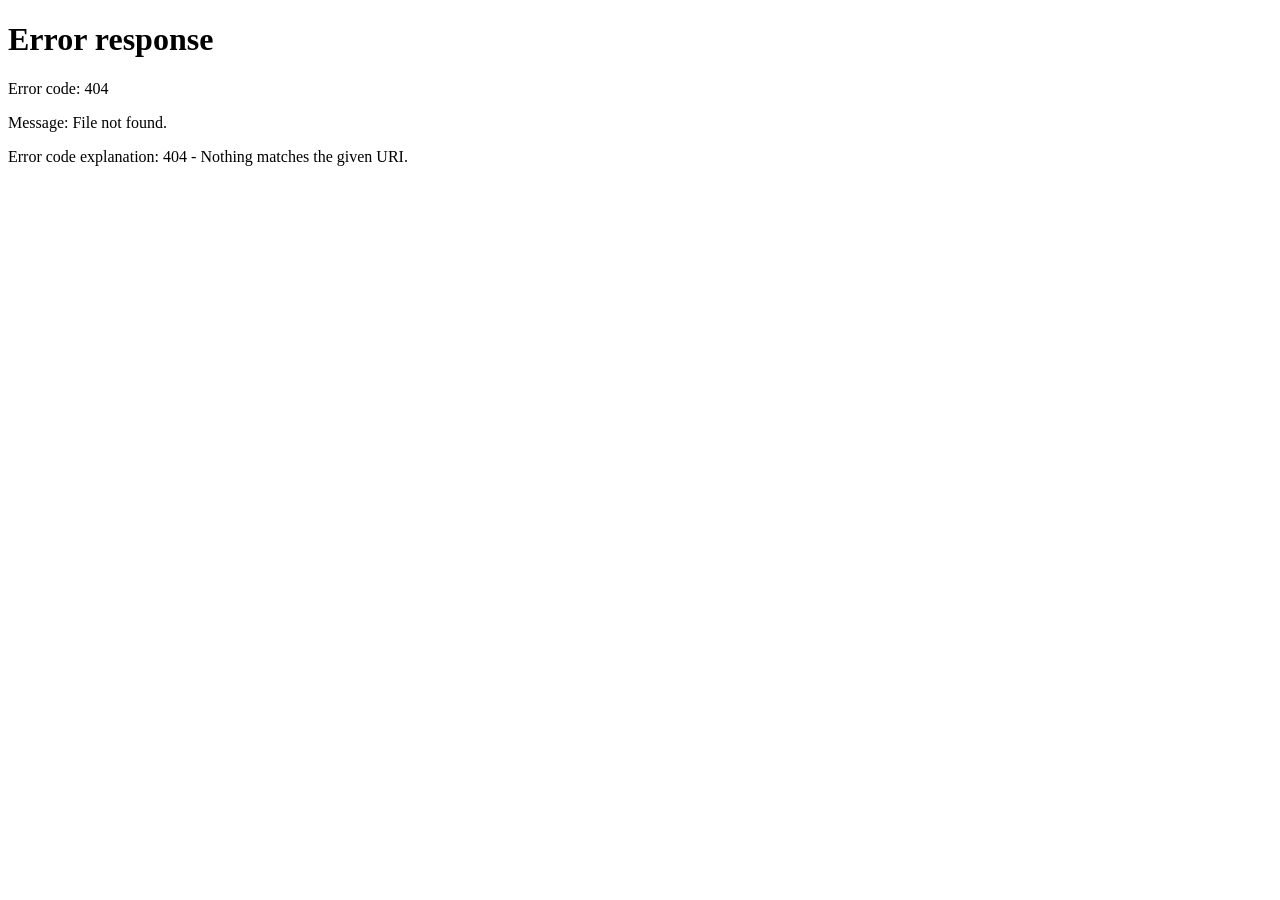
==== commit 2c78a4b3: "fix" ====
--- a/about.html
+++ b/about.html
@@ -81,7 +81,12 @@
 
   <!-- Modernizr JS -->
   <script src="js/modernizr-2.6.2.min.js"></script>
-  <script src="js/page.js"></script>
+  <script>
+    if (window.location.pathname.endsWith('.html')) {
+      const cleanUrl = window.location.pathname.replace('.html', '');
+      window.location.replace(cleanUrl);
+    }
+  </script>
 
   <!--[if lt IE 9]>
 	<script src="js/respond.min.js"></script>
--- a/css/style.css
+++ b/css/style.css
@@ -1660,44 +1660,12 @@
 
 .ftco-loader {
   position: fixed;
-  inset: 0;
+  left: 0px;
+  top: 0px;
+  width: 100%;
+  height: 100%;
   z-index: 9999;
-  background: #0d1229;
-  display: flex;
-  align-items: center;
-  justify-content: center;
-  overflow: hidden;
-}
-
-.ftco-loader::before {
-  content: "";
-  position: absolute;
-  inset: 0;
-  background: radial-gradient(
-    circle at center,
-    rgba(255, 255, 255, 0.12),
-    transparent 55%
-  );
-}
-
-.ftco-loader::after {
-  content: "";
-  position: relative;
-  width: 72px;
-  height: 72px;
-  border-radius: 50%;
-  border: 5px solid rgba(255, 255, 255, 0.15);
-  border-top-color: #2f89fc;
-  animation: ftco-loader-spin 1.1s linear infinite;
-}
-
-@keyframes ftco-loader-spin {
-  0% {
-    transform: rotate(0deg);
-  }
-  100% {
-    transform: rotate(360deg);
-  }
+  background: url(../images/loader.gif) center no-repeat #fff;
 }
 
 .js .animate-box {
